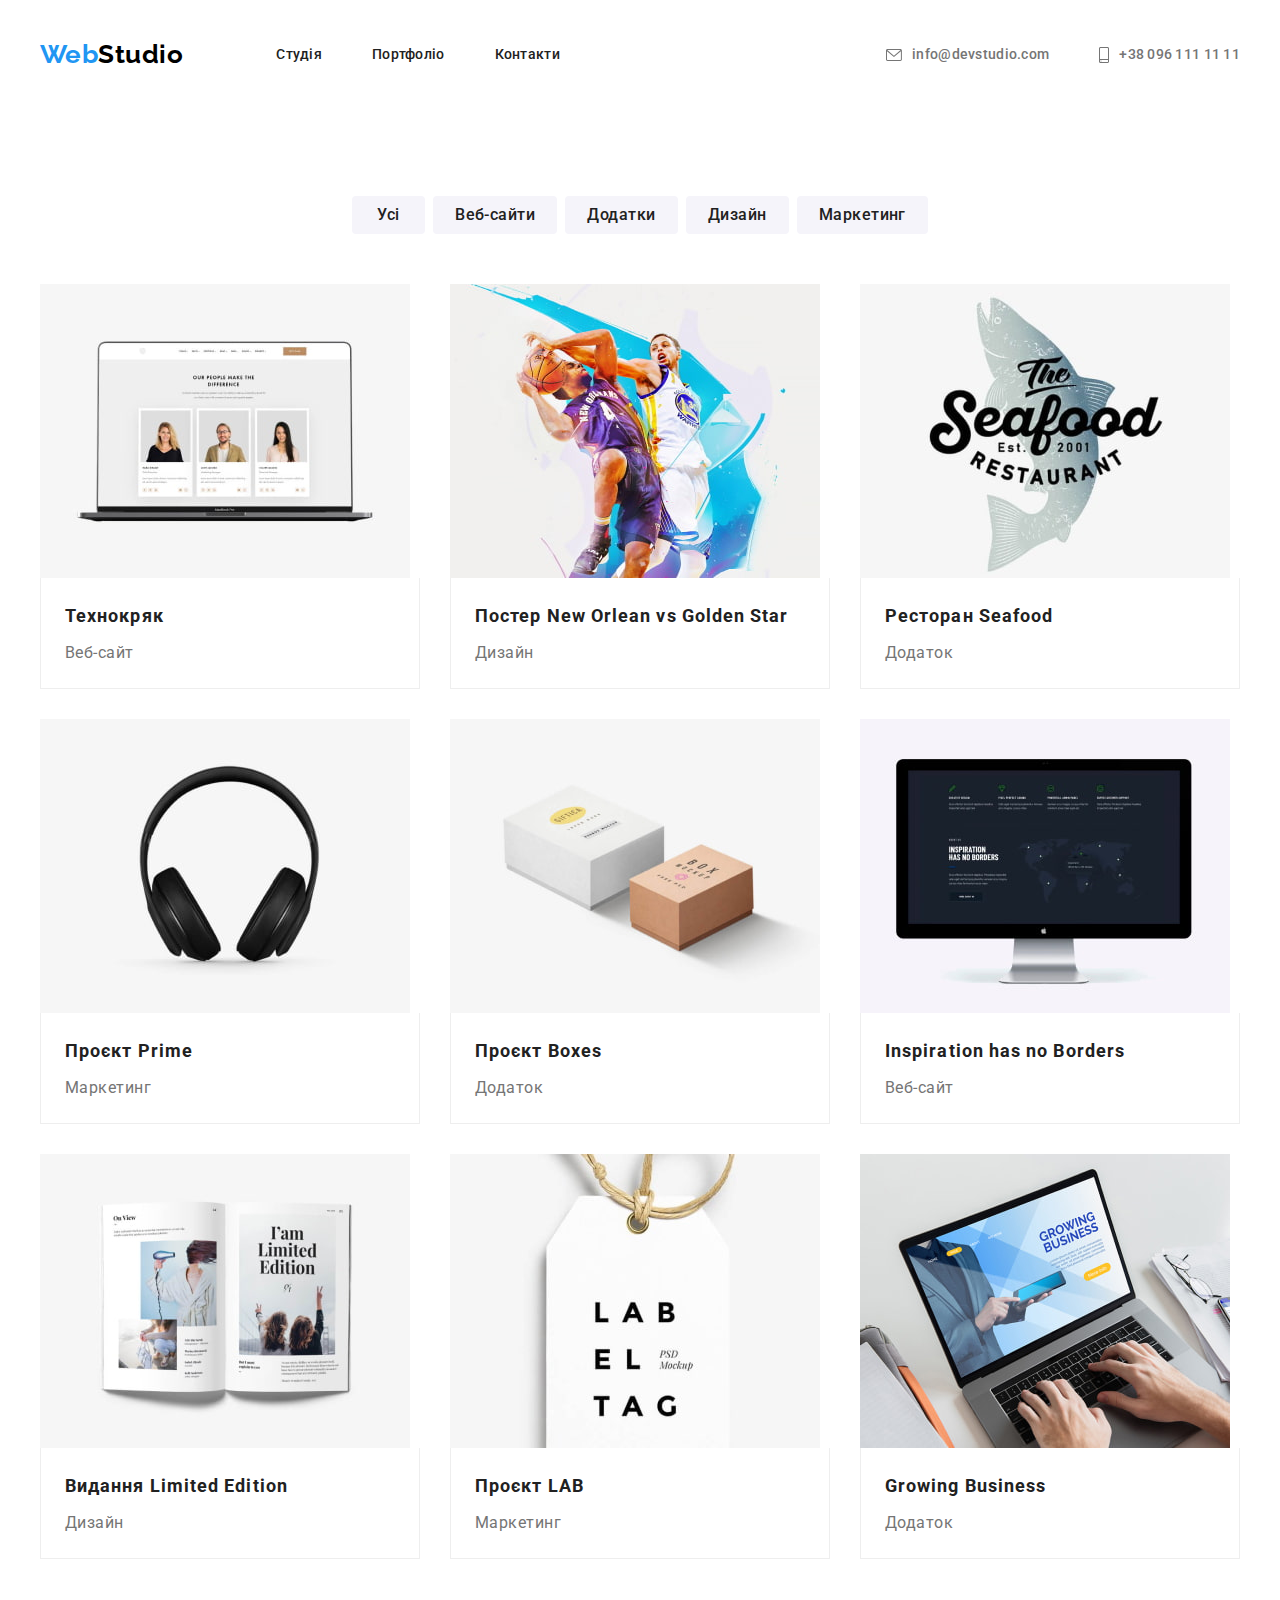
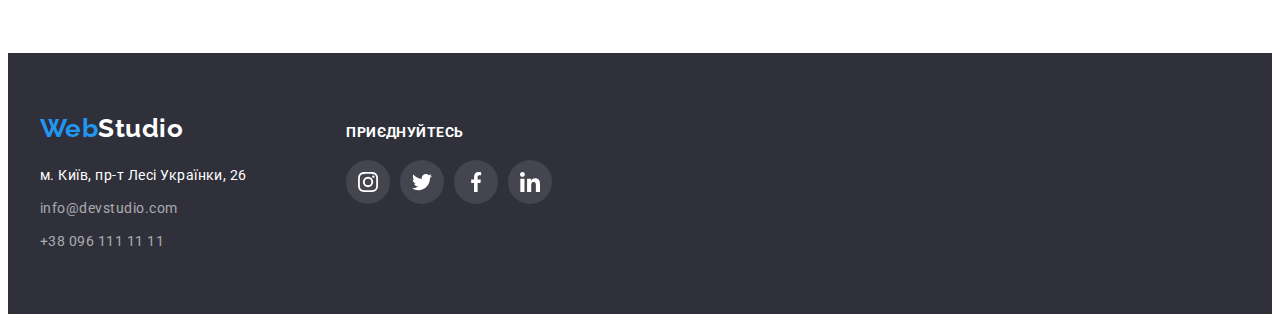
==== portfolio.html @ d921934e "Merge pull request #10 from Anteycu/decorations" ====
<!DOCTYPE html>
<html lang="en">
  <head>
    <meta charset="UTF-8" />
    <meta http-equiv="X-UA-Compatible" content="IE=edge" />
    <meta name="viewport" content="width=device-width, initial-scale=1.0" />
    <title>Portfolio</title>
    <link
      href="https://fonts.googleapis.com/css2?family=Raleway:wght@700&family=Roboto:wght@400;500;700;900&display=swap"
      rel="stylesheet"
    />
    <link
      rel="stylesheet"
      href="https://cdnjs.cloudflare.com/ajax/libs/modern-normalize/2.0.0/modern-normalize.min.css"
      integrity="sha512-4xo8blKMVCiXpTaLzQSLSw3KFOVPWhm/TRtuPVc4WG6kUgjH6J03IBuG7JZPkcWMxJ5huwaBpOpnwYElP/m6wg=="
      crossorigin="anonymous"
      referrerpolicy="no-referrer"
    />
    <link href="./css/styles.css" rel="stylesheet" />
  </head>
  <body>
    <header class="page-header">
      <div class="container header-wrapper">
        <nav class="nav">
          <a href="/" class="logo link"><span>Web</span>Studio</a>
          <ul class="nav-list list">
            <li class="item">
              <a href="index.html" class="header-link nav-link link">Студія</a>
            </li>
            <li class="item">
              <a href="portfolio.html" class="header-link nav-link link"
                >Портфоліо</a
              >
            </li>
            <li class="item">
              <a href="#" class="header-link nav-link link">Контакти</a>
            </li>
          </ul>
        </nav>
        <ul class="contacts list">
          <li class="item">
            <a
              href="mailto:info@devstudio.com"
              class="header-link contact-link link"
              ><svg width="16" height="12" class="icon-contacts">
                <use href="./images/symbol-defs.svg#icon-envelope"></use>
              </svg>
              info@devstudio.com</a
            >
          </li>
          <li class="item">
            <a href="tel:+38096111111" class="header-link contact-link link"
              ><svg width="10" height="16" class="icon-contacts">
                <use href="./images/symbol-defs.svg#icon-smartphone"></use>
              </svg>
              +38 096 111 11 11</a
            >
          </li>
        </ul>
      </div>
    </header>
    <main>
      <section class="section projects-background">
        <div class="container">
          <h1 class="section-title hidden">Наші проєкти</h1>
          <ul class="filters list">
            <li class="filter">
              <button type="button" class="filter-button btn">Усі</button>
            </li>
            <li class="filter">
              <button type="button" class="filter-button btn">Веб-сайти</button>
            </li>
            <li class="filter">
              <button type="button" class="filter-button btn">Додатки</button>
            </li>
            <li class="filter">
              <button type="button" class="filter-button btn">Дизайн</button>
            </li>
            <li class="filter">
              <button type="button" class="filter-button btn">Маркетинг</button>
            </li>
          </ul>
          <ul class="projects list">
            <li class="project">
              <img
                width="370"
                height="294"
                src="./images/technocrack.jpg"
                alt="Веб-сайт з картками спеціалістів."
                class="project-img"
              />
              <div class="text-wrapper">
                <h2 class="project-title">Технокряк</h2>
                <p class="project-description">Веб-сайт</p>
              </div>
            </li>
            <li class="project">
              <img
                width="370"
                height="294"
                src="./images/new_orlean.jpg"
                alt="Два баскетболісти"
                class="project-img"
              />
              <div class="text-wrapper">
                <h2 class="project-title">Постер New Orlean vs Golden Star</h2>
                <p class="project-description">Дизайн</p>
              </div>
            </li>
            <li class="project">
              <img
                width="370"
                height="294"
                src="./images/seafood.jpg"
                alt="Лого з зображенням риби."
                class="project-img"
              />
              <div class="text-wrapper">
                <h2 class="project-title">Ресторан Seafood</h2>
                <p class="project-description">Додаток</p>
              </div>
            </li>
            <li class="project">
              <img
                width="370"
                height="294"
                src="./images/prime.jpg"
                alt="Навушники чорні"
                class="project-img"
              />
              <div class="text-wrapper">
                <h2 class="project-title">Проєкт Prime</h2>
                <p class="project-description">Маркетинг</p>
              </div>
            </li>
            <li class="project">
              <img
                width="370"
                height="294"
                src="./images/boxes.jpg"
                alt="Два бокси"
                class="project-img"
              />
              <div class="text-wrapper">
                <h2 class="project-title">Проєкт Boxes</h2>
                <p class="project-description">Додаток</p>
              </div>
            </li>
            <li class="project">
              <img
                width="370"
                height="294"
                src="./images/inspiration.jpg"
                alt="Монітор з веб-сайтом."
                class="project-img"
              />
              <div class="text-wrapper">
                <h2 class="project-title">Inspiration has no Borders</h2>
                <p class="project-description">Веб-сайт</p>
              </div>
            </li>
            <li class="project">
              <img
                width="370"
                height="294"
                src="./images/limited-edition.jpg"
                alt="Відкритий журнал"
                class="project-img"
              />
              <div class="text-wrapper">
                <h2 class="project-title">Видання Limited Edition</h2>
                <p class="project-description">Дизайн</p>
              </div>
            </li>
            <li class="project">
              <img
                width="370"
                height="294"
                src="./images/lab.jpg"
                alt="Етикетка"
                class="project-img"
              />
              <div class="text-wrapper">
                <h2 class="project-title">Проєкт LAB</h2>
                <p class="project-description">Маркетинг</p>
              </div>
            </li>
            <li class="project">
              <img
                width="370"
                height="294"
                src="./images/growing_business.jpg"
                alt="Відкритий ноутбук та руки на клавіатурі."
                class="project-img"
              />
              <div class="text-wrapper">
                <h2 class="project-title">Growing Business</h2>
                <p class="project-description">Додаток</p>
              </div>
            </li>
          </ul>
        </div>
      </section>
    </main>
    <footer class="page-footer">
      <div class="container footer-container">
        <div class="address-wrapper">
          <a href="/" class="logo footer-logo link"><span>Web</span>Studio</a>
          <address>
            <ul class="list">
              <li class="address-item">
                <a
                  href="https://goo.gl/maps/CPtrU1FHBa2aNyZL9"
                  target="_blank"
                  rel="noopener noreferrer nofollow"
                  class="address-link link"
                  >м. Київ, пр-т Лесі Українки, 26</a
                >
              </li>
              <li class="address-item">
                <a href="mailto:info@devstudio.com" class="address-link link"
                  >info@devstudio.com</a
                >
              </li>
              <li class="address-item">
                <a href="tel:+38096111111" class="address-link link"
                  >+38 096 111 11 11</a
                >
              </li>
            </ul>
          </address>
        </div>
        <section class="social-section">
          <h2 class="social-title">Приєднуйтесь</h2>
          <ul class="socials list">
            <li class="social">
              <a href="" class="social-link link" aria-label="instagram"
                ><span class="visually-hidden">Instagram</span
                ><svg class="icon-social">
                  <use href="./images/symbol-defs.svg#icon-instagram"></use>
                </svg>
              </a>
            </li>
            <li class="social">
              <a href="" class="social-link link" aria-label="twitter"
                ><span class="visually-hidden">Twitter</span
                ><svg class="icon-social">
                  <use href="./images/symbol-defs.svg#icon-twitter"></use>
                </svg>
              </a>
            </li>
            <li class="social">
              <a href="" class="social-link link" aria-label="facebook"
                ><span class="visually-hidden">Instagram</span
                ><svg class="icon-social">
                  <use href="./images/symbol-defs.svg#icon-facebook"></use>
                </svg>
              </a>
            </li>
            <li class="social">
              <a href="" class="social-link link" aria-label="linkedin"
                ><span class="visually-hidden">Instagram</span
                ><svg class="icon-social">
                  <use href="./images/symbol-defs.svg#icon-linkedin"></use>
                </svg>
              </a>
            </li>
          </ul>
        </section>
      </div>
    </footer>
  </body>
</html>
---- css/styles.css ----
/* main-text-color #757575 */
/* secondary-text-color #212121 */
/* accent-color #2196F3 */
/* secondary-black-color #000000 */
/* primary-white-color #FFFFFF */
/* primary-bg-color #F5F4FA */
/* accent-bg-color #2F303A */

/* Custom css values */
:root {
  --main-text-color: #757575;
  --secondary-text-color: #212121;
  --accent-color: #2196f3;
  --secondary-accent-color: #000000;
  --primary-white-color: #ffffff;
  --primary-bg-color: #f5f4fa;
  --accent-bg-color: #2f303a;
  --header-border-color: #ececec;
  --project-border-color: #eee;
  --main-icon-color: #afb1b8;
}

/* Ultimate styles*/

body {
  color: var(--main-text-color);

  font-family: 'Roboto', sans-serif;
  font-size: 16px;
  letter-spacing: 0.03em;
}

img {
  display: block;
  /* width: 100%;
  height: auto; */
}

.list {
  margin: 0;
  padding: 0;
  list-style: none;
}

.link {
  text-decoration: none;
}

.container {
  width: 1200px;
  margin: 0 auto;
  padding: 0 15px;
}

.visually-hidden {
  position: absolute;
  width: 1px;
  height: 1px;
  margin: -1px;
  border: 0;
  padding: 0;
  clip: rect(0 0 0 0);
  overflow: hidden;
}

/* Sections */

.section {
  padding: 94px 0;
}

.section-title {
  margin-top: 0;
  margin-bottom: 50px;

  color: var(--secondary-text-color);

  font-weight: 700;
  font-size: 36px;
  line-height: 1.16;
  text-align: center;
}

/* Buttons */

.btn {
  display: inline-block;
  padding: 6px 22px;
  border: none;
  border-radius: 4px;

  font-family: inherit;
  color: var(--secondary-text-color);
  background: var(--primary-bg-color);
}

.btn:hover,
.btn:focus {
  color: var(--primary-white-color);
  background: var(--accent-color);

  cursor: pointer;
}

/* Page header */

.page-header {
  padding: 24px 0;

  background-color: var(--primary-white-color);
}

.header-wrapper {
  display: flex;
  align-items: center;
}

.header-link {
  display: inline-flex;
  align-items: center;
  padding-top: 15px;
  padding-bottom: 15px;

  font-weight: 500;
  font-size: 14px;
  line-height: 1.14;
  letter-spacing: 0.02em;
}

.header-link:hover,
.header-link:focus {
  color: var(--accent-color);
}

.icon-contacts {
  margin-right: 10px;
  fill: currentColor;
}

/* Navigation */

.nav {
  display: flex;
  align-items: center;
}

.nav-list {
  display: flex;
}

.nav-list > .item:not(:last-child),
.contacts > .item:not(:last-child) {
  margin-right: 50px;
}

.nav-link {
  color: var(--secondary-text-color);
}

/* Logo */

.logo {
  margin-right: 93px;

  color: var(--secondary-accent-color);

  font-family: 'Raleway', sans-serif;
  font-weight: 700;
  font-size: 26px;
  line-height: 1.2;
}

.logo > span {
  color: var(--accent-color);
}

/* Contacts */

.contacts {
  display: flex;
  margin-left: auto;
}

.contact-link {
  color: var(--main-text-color);
}

/* Hero */

.hero {
  max-width: 1600px;
  min-height: 600px;
  padding: 200px 0;
  margin-left: auto;
  margin-right: auto;
  text-align: center;
  border-top: 1px solid var(--header-border-color);

  background-color: var(--accent-bg-color);
  background-image: linear-gradient(
      to right,
      rgba(47, 48, 58, 0.4),
      rgba(47, 48, 58, 0.4)
    ),
    url(../images/background-hero.jpg);
  background-size: cover;
  background-position: center;
  background-repeat: no-repeat;
}

.hero-title {
  margin-top: 0;
  margin-bottom: 30px;

  color: var(--primary-white-color);

  font-weight: 900;
  font-size: 44px;
  line-height: 1.36;
  text-align: center;
  letter-spacing: 0.06em;
  text-transform: uppercase;
}

.hero-btn {
  min-width: 216px;
  padding: 10px 0;
  box-shadow: 0px 4px 4px rgba(0, 0, 0, 0.15);

  color: var(--primary-white-color);
  background-color: var(--accent-color);

  font-weight: 700;
  font-size: 16px;
  line-height: 1.88;
  letter-spacing: 0.06em;
}

/* Features */

.section.no-bottom-padding {
  padding-bottom: 0;
}

.hidden {
  /* visibility: hidden; */
  display: none;
}

.features {
  display: flex;
  flex-wrap: wrap;
  gap: 30px;
}

.features-item {
  width: calc((100% - 3 * 30px) / 4);
}

.icon-wrapper {
  display: flex;
  align-items: center;
  justify-content: center;
  height: 120px;
  margin-bottom: 30px;
  border-radius: 4px;

  background: var(--primary-bg-color);
}

.icon-feature {
  width: 70px;
  height: 70px;
}

.feature-title {
  margin-top: 0;
  margin-bottom: 10px;

  color: var(--secondary-text-color);

  font-weight: 700;
  font-size: 14px;
  line-height: 1.14;
  text-transform: uppercase;
}

.feature-description {
  margin: 0;

  font-size: 14px;
  line-height: 1.71;
}

/* Activity */

.activities-bg {
  background-color: var(--primary-white-color);
}

.activities {
  display: flex;
  flex-wrap: wrap;
  row-gap: 30px;
}

.activity:not(:nth-child(3n)) {
  margin-right: 30px;
}

/* Team */

.team-bg {
  background: var(--primary-bg-color);
}

.workers {
  display: flex;
  flex-wrap: wrap;
  row-gap: 30px;
}

.worker {
  padding-bottom: 30px;

  background-color: var(--primary-white-color);

  text-align: center;

  box-shadow: 0px 1px 3px rgba(0, 0, 0, 0.12), 0px 1px 1px rgba(0, 0, 0, 0.14),
    0px 2px 1px rgba(0, 0, 0, 0.2);
  border-radius: 0px 0px 4px 4px;
}

.worker:not(:nth-child(4n)) {
  margin-right: 30px;
}

.worker-picture {
  margin-bottom: 30px;
}

.worker-title {
  margin-top: 0;
  margin-bottom: 10px;

  color: var(--secondary-text-color);

  font-weight: 500;
  font-size: 16px;
  line-height: 1.19;
}

.worker-description {
  margin-top: 0;
  margin-bottom: 16px;

  font-weight: 400;
  line-height: 1.19;
}

/* Socials */

.socials {
  display: flex;
  flex-wrap: wrap;
  justify-content: center;
  gap: 10px;
}

.social {
  display: flex;
}

.social-link {
  display: inline-flex;
  justify-content: center;
  align-items: center;
  width: 44px;
  height: 44px;
  border-radius: 50%;

  color: var(--main-icon-color);
  background-color: var(--primary-white-color);
}

.icon-social {
  width: 20px;
  height: 20px;
  fill: currentColor;
}

.social-title {
  margin-top: 0;
  margin-bottom: 20px;

  color: var(--primary-white-color);
  font-size: 14px;
  font-weight: 700;
  letter-spacing: 0.42px;
  text-transform: uppercase;
}

.social-section .social-link {
  color: var(--primary-white-color);
  background-color: rgba(255, 255, 255, 0.1);
}

.social-link:hover {
  color: var(--primary-white-color);
  background-color: var(--accent-color);
}

/* Clients */

.clients {
  display: flex;
  flex-wrap: wrap;
  justify-content: center;
  gap: 30px;
}

.client-link {
  display: inline-flex;
  justify-content: center;
  align-items: center;
  width: 170px;
  height: 92px;
  border-radius: 4px;
  border: 1px solid var(--main-icon-color);

  color: var(--main-icon-color);
}

.client-link:hover {
  border: 1px solid var(--accent-color);

  color: var(--accent-color);
}

.icon-client {
  width: 106px;
  height: 60px;
  fill: currentColor;
}

/* Footer */

.page-footer {
  padding: 60px 0;

  background-color: var(--accent-bg-color);
}

.footer-container {
  display: flex;
  align-items: baseline;
}

.footer-logo {
  display: inline-block;
  margin-bottom: 20px;

  color: var(--primary-white-color);
}

.address-wrapper {
  margin-right: 70px;
}

.address-item:not(:last-child) {
  margin-bottom: 9px;
}

.address-link {
  color: var(--primary-white-color);

  font-style: normal;
  font-size: 14px;
  line-height: 1.71;
}

.address-link[href='mailto:info@devstudio.com'],
.address-link[href='tel:+38096111111'] {
  color: rgba(255, 255, 255, 0.6);
}

/* Portfolio */

/* Filters */

.filters {
  display: flex;
  margin-bottom: 50px;
  flex-wrap: wrap;
  justify-content: center;
  gap: 8px;
}

.filter-button {
  min-width: 73px;
  padding: 6px 22px;
  border: none;

  font-weight: 500;
  font-size: 16px;
  line-height: 1.62;
  letter-spacing: 0.03em;
}

.filter-button:focus,
.filter-button:hover {
  box-shadow: 0px 3px 1px rgba(0, 0, 0, 0.1), 0px 1px 2px rgba(0, 0, 0, 0.08),
    0px 2px 2px rgba(0, 0, 0, 0.12);
}

/* Projects */

.projects-background {
  background: var(--primary-white-color);
}

.projects {
  display: flex;
  flex-wrap: wrap;
  gap: 30px;
}

.project {
  flex-basis: calc((100% - 30px * 2) / 3);
}

.project .text-wrapper {
  padding-top: 20px;
  padding-bottom: 20px;
  border: 1px solid var(--project-border-color);
  border-top: none;
}

.project-title {
  margin-bottom: 4px;

  color: var(--secondary-text-color);

  font-weight: 700;
  font-size: 18px;
  line-height: 2;
  letter-spacing: 0.06em;
}

.project-description {
  margin-bottom: 0;

  line-height: 1.88;
}

.project-title,
.project-description {
  margin-top: 0;
  margin-right: 24px;
  margin-left: 24px;
}
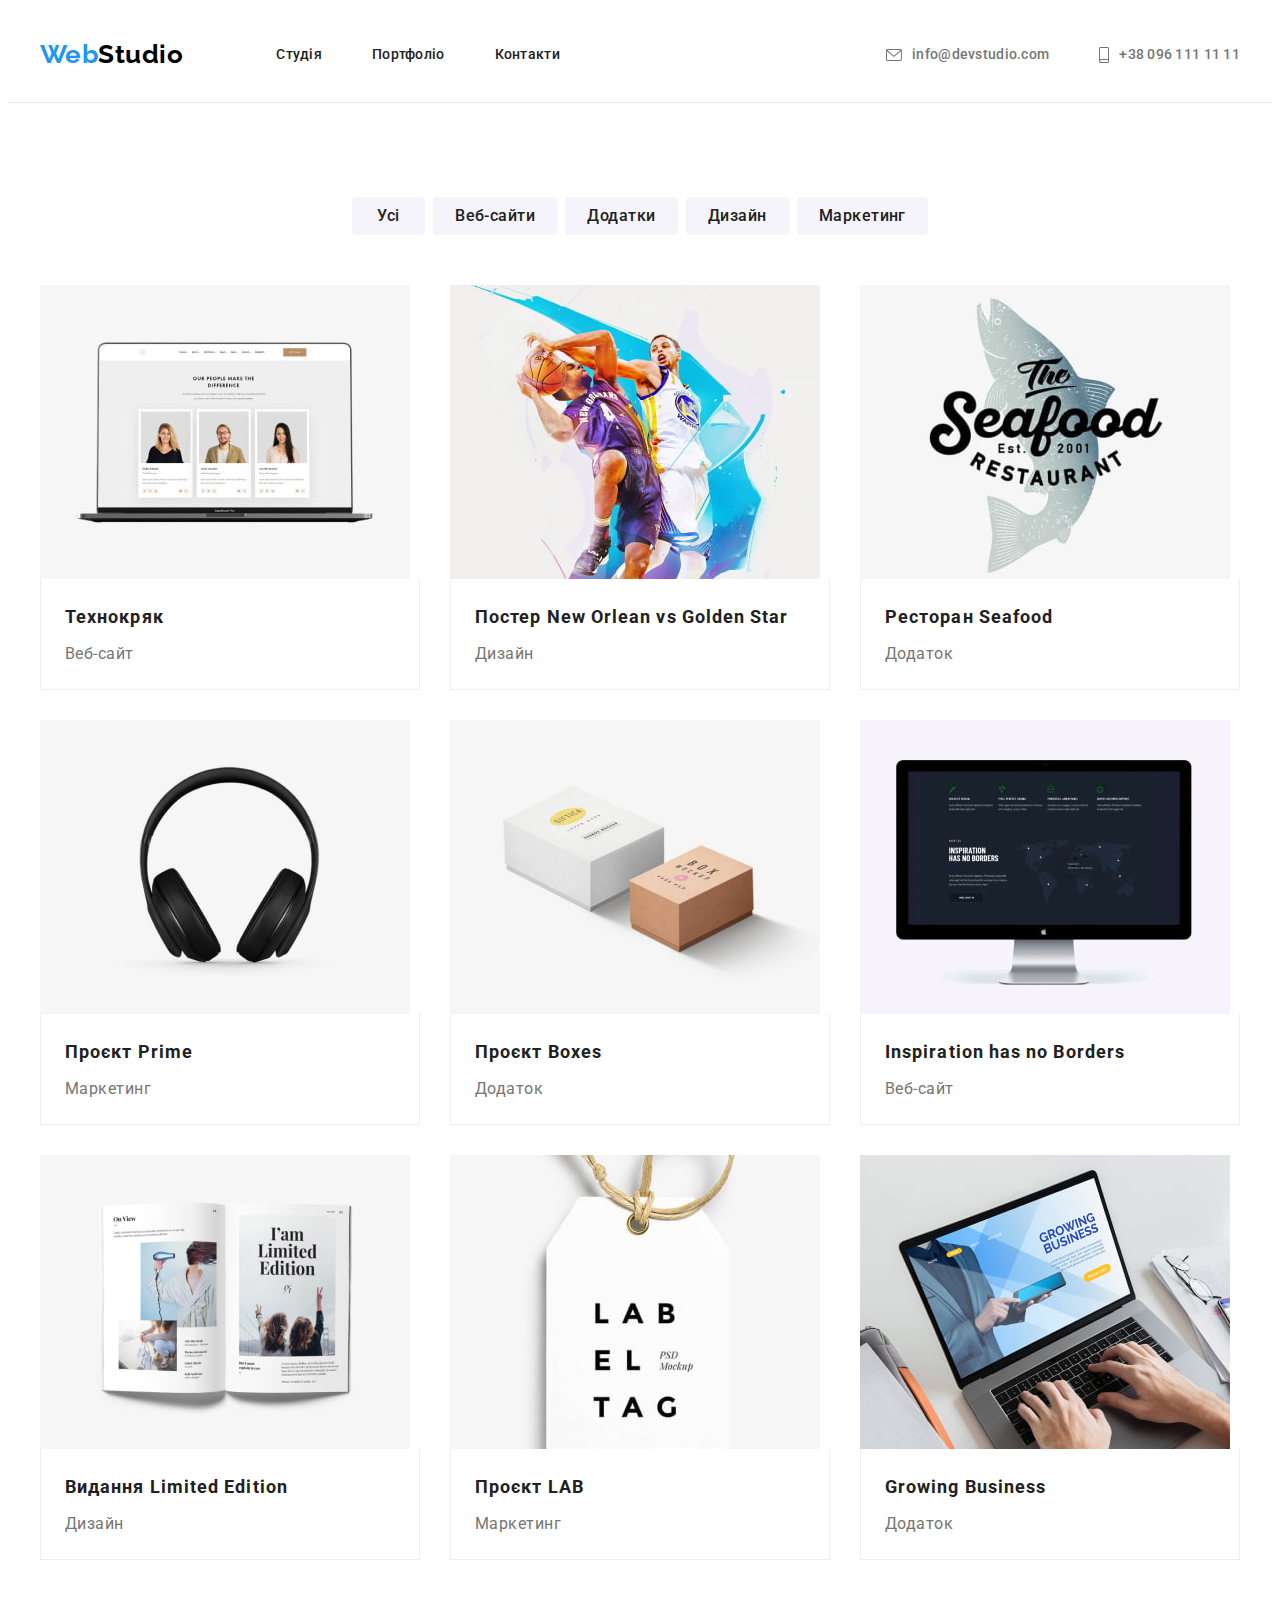
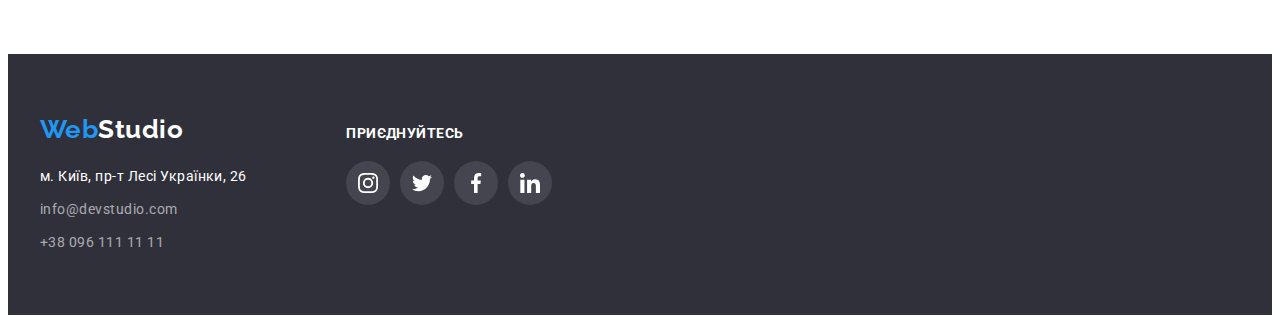
==== commit 9ce103d4: "Merge pull request #11 from Anteycu/positioning-of-elements" ====
--- a/portfolio.html
+++ b/portfolio.html
@@ -82,117 +82,188 @@
           </ul>
           <ul class="projects list">
             <li class="project">
-              <img
-                width="370"
-                height="294"
-                src="./images/technocrack.jpg"
-                alt="Веб-сайт з картками спеціалістів."
-                class="project-img"
-              />
+              <div class="project-thumb">
+                <img
+                  width="370"
+                  height="294"
+                  src="./images/technocrack.jpg"
+                  alt="Веб-сайт з картками спеціалістів."
+                  class="project-img"
+                />
+                <p class="project-details">
+                  Ресурс пропонує комплексні пропозиції з різним рівнем
+                  функціоналу та сервісів. Все це дозволить відвідувачу отримати
+                  вичерпні відомості про компанію чи приватну особу.
+                </p>
+              </div>
               <div class="text-wrapper">
                 <h2 class="project-title">Технокряк</h2>
                 <p class="project-description">Веб-сайт</p>
               </div>
             </li>
             <li class="project">
-              <img
-                width="370"
-                height="294"
-                src="./images/new_orlean.jpg"
-                alt="Два баскетболісти"
-                class="project-img"
-              />
+              <div class="project-thumb">
+                <img
+                  width="370"
+                  height="294"
+                  src="./images/new_orlean.jpg"
+                  alt="Два баскетболісти"
+                  class="project-img"
+                />
+                <p class="project-details">
+                  Ресурс пропонує комплексні пропозиції з різним рівнем
+                  функціоналу та сервісів. Все це дозволить відвідувачу отримати
+                  вичерпні відомості про компанію чи приватну особу.
+                </p>
+              </div>
+
               <div class="text-wrapper">
                 <h2 class="project-title">Постер New Orlean vs Golden Star</h2>
                 <p class="project-description">Дизайн</p>
               </div>
             </li>
             <li class="project">
-              <img
-                width="370"
-                height="294"
-                src="./images/seafood.jpg"
-                alt="Лого з зображенням риби."
-                class="project-img"
-              />
+              <div class="project-thumb">
+                <img
+                  width="370"
+                  height="294"
+                  src="./images/seafood.jpg"
+                  alt="Лого з зображенням риби."
+                  class="project-img"
+                />
+                <p class="project-details">
+                  Ресурс пропонує комплексні пропозиції з різним рівнем
+                  функціоналу та сервісів. Все це дозволить відвідувачу отримати
+                  вичерпні відомості про компанію чи приватну особу.
+                </p>
+              </div>
+
               <div class="text-wrapper">
                 <h2 class="project-title">Ресторан Seafood</h2>
                 <p class="project-description">Додаток</p>
               </div>
             </li>
             <li class="project">
-              <img
-                width="370"
-                height="294"
-                src="./images/prime.jpg"
-                alt="Навушники чорні"
-                class="project-img"
-              />
+              <div class="project-thumb">
+                <img
+                  width="370"
+                  height="294"
+                  src="./images/prime.jpg"
+                  alt="Навушники чорні"
+                  class="project-img"
+                />
+                <p class="project-details">
+                  Ресурс пропонує комплексні пропозиції з різним рівнем
+                  функціоналу та сервісів. Все це дозволить відвідувачу отримати
+                  вичерпні відомості про компанію чи приватну особу.
+                </p>
+              </div>
+
               <div class="text-wrapper">
                 <h2 class="project-title">Проєкт Prime</h2>
                 <p class="project-description">Маркетинг</p>
               </div>
             </li>
             <li class="project">
-              <img
-                width="370"
-                height="294"
-                src="./images/boxes.jpg"
-                alt="Два бокси"
-                class="project-img"
-              />
+              <div class="project-thumb">
+                <img
+                  width="370"
+                  height="294"
+                  src="./images/boxes.jpg"
+                  alt="Два бокси"
+                  class="project-img"
+                />
+                <p class="project-details">
+                  Ресурс пропонує комплексні пропозиції з різним рівнем
+                  функціоналу та сервісів. Все це дозволить відвідувачу отримати
+                  вичерпні відомості про компанію чи приватну особу.
+                </p>
+              </div>
+
               <div class="text-wrapper">
                 <h2 class="project-title">Проєкт Boxes</h2>
                 <p class="project-description">Додаток</p>
               </div>
             </li>
             <li class="project">
-              <img
-                width="370"
-                height="294"
-                src="./images/inspiration.jpg"
-                alt="Монітор з веб-сайтом."
-                class="project-img"
-              />
+              <div class="project-thumb">
+                <img
+                  width="370"
+                  height="294"
+                  src="./images/inspiration.jpg"
+                  alt="Монітор з веб-сайтом."
+                  class="project-img"
+                />
+                <p class="project-details">
+                  Ресурс пропонує комплексні пропозиції з різним рівнем
+                  функціоналу та сервісів. Все це дозволить відвідувачу отримати
+                  вичерпні відомості про компанію чи приватну особу.
+                </p>
+              </div>
+
               <div class="text-wrapper">
                 <h2 class="project-title">Inspiration has no Borders</h2>
                 <p class="project-description">Веб-сайт</p>
               </div>
             </li>
             <li class="project">
-              <img
-                width="370"
-                height="294"
-                src="./images/limited-edition.jpg"
-                alt="Відкритий журнал"
-                class="project-img"
-              />
+              <div class="project-thumb">
+                <img
+                  width="370"
+                  height="294"
+                  src="./images/limited-edition.jpg"
+                  alt="Відкритий журнал"
+                  class="project-img"
+                />
+                <p class="project-details">
+                  Ресурс пропонує комплексні пропозиції з різним рівнем
+                  функціоналу та сервісів. Все це дозволить відвідувачу отримати
+                  вичерпні відомості про компанію чи приватну особу.
+                </p>
+              </div>
+
               <div class="text-wrapper">
                 <h2 class="project-title">Видання Limited Edition</h2>
                 <p class="project-description">Дизайн</p>
               </div>
             </li>
             <li class="project">
-              <img
-                width="370"
-                height="294"
-                src="./images/lab.jpg"
-                alt="Етикетка"
-                class="project-img"
-              />
+              <div class="project-thumb">
+                <img
+                  width="370"
+                  height="294"
+                  src="./images/lab.jpg"
+                  alt="Етикетка"
+                  class="project-img"
+                />
+                <p class="project-details">
+                  Ресурс пропонує комплексні пропозиції з різним рівнем
+                  функціоналу та сервісів. Все це дозволить відвідувачу отримати
+                  вичерпні відомості про компанію чи приватну особу.
+                </p>
+              </div>
+
               <div class="text-wrapper">
                 <h2 class="project-title">Проєкт LAB</h2>
                 <p class="project-description">Маркетинг</p>
               </div>
             </li>
             <li class="project">
-              <img
-                width="370"
-                height="294"
-                src="./images/growing_business.jpg"
-                alt="Відкритий ноутбук та руки на клавіатурі."
-                class="project-img"
-              />
+              <div class="project-thumb">
+                <img
+                  width="370"
+                  height="294"
+                  src="./images/growing_business.jpg"
+                  alt="Відкритий ноутбук та руки на клавіатурі."
+                  class="project-img"
+                />
+                <p class="project-details">
+                  Ресурс пропонує комплексні пропозиції з різним рівнем
+                  функціоналу та сервісів. Все це дозволить відвідувачу отримати
+                  вичерпні відомості про компанію чи приватну особу.
+                </p>
+              </div>
+
               <div class="text-wrapper">
                 <h2 class="project-title">Growing Business</h2>
                 <p class="project-description">Додаток</p>
--- a/css/styles.css
+++ b/css/styles.css
@@ -63,6 +63,12 @@
   overflow: hidden;
 }
 
+.is-hidden {
+  visibility: hidden;
+  opacity: 0;
+  pointer-events: none;
+}
+
 /* Sections */
 
 .section {
@@ -153,8 +159,27 @@
   margin-right: 50px;
 }
 
+.nav-list .item {
+  position: relative;
+}
+
 .nav-link {
+  display: flex;
+  flex-wrap: wrap;
+
   color: var(--secondary-text-color);
+}
+
+.nav-link:active::after {
+  content: '';
+  position: absolute;
+  top: calc(100% + 21px);
+  left: 0;
+  border-radius: 2px;
+  width: 100%;
+  height: 4px;
+
+  background: var(--accent-color);
 }
 
 /* Logo */
@@ -236,6 +261,52 @@
   letter-spacing: 0.06em;
 }
 
+/* Modal */
+
+.modal-backdrop {
+  position: fixed;
+  top: 0;
+  left: 0;
+  z-index: 2;
+
+  width: 100%;
+  height: 100%;
+
+  background: rgba(0, 0, 0, 0.2);
+}
+
+.modal {
+  position: absolute;
+  top: 50%;
+  left: 50%;
+  transform: translate(-50%, -50%);
+
+  min-width: 528px;
+  min-height: 521px;
+
+  background: #fff;
+  box-shadow: 0px 2px 1px 0px rgba(0, 0, 0, 0.2),
+    0px 1px 1px 0px rgba(0, 0, 0, 0.14), 0px 1px 3px 0px rgba(0, 0, 0, 0.12);
+}
+
+.modal-button {
+  position: absolute;
+  top: 8px;
+  right: 8px;
+
+  width: 30px;
+  height: 30px;
+  padding: 0;
+  border-radius: 30px;
+  border: 1px solid rgba(0, 0, 0, 0.1);
+
+  background-color: var(--primary-white-color);
+  background-image: url(../images/close-black-18dp.svg);
+  background-repeat: no-repeat;
+  background-position: center;
+  cursor: pointer;
+}
+
 /* Features */
 
 .section.no-bottom-padding {
@@ -303,9 +374,33 @@
   flex-wrap: wrap;
   row-gap: 30px;
 }
+.activity {
+  position: relative;
+}
 
 .activity:not(:nth-child(3n)) {
   margin-right: 30px;
+}
+
+.activity-description {
+  position: absolute;
+  bottom: 0;
+  left: 0;
+  z-index: 1;
+
+  width: 100%;
+  margin: 0;
+  padding: 27px 0;
+
+  text-align: center;
+  font-size: 14px;
+  font-weight: 700;
+  line-height: normal;
+  letter-spacing: 0.42px;
+  text-transform: uppercase;
+  color: var(--primary-white-color);
+
+  background: rgba(47, 48, 58, 0.8);
 }
 
 /* Team */
@@ -517,6 +612,8 @@
 /* Projects */
 
 .projects-background {
+  border-top: 1px solid var(--header-border-color);
+
   background: var(--primary-white-color);
 }
 
@@ -528,6 +625,34 @@
 
 .project {
   flex-basis: calc((100% - 30px * 2) / 3);
+}
+
+.project:hover .project-details {
+  opacity: 1;
+}
+
+.project-thumb {
+  position: relative;
+}
+
+.project-details {
+  position: absolute;
+  top: 0;
+  left: 0;
+
+  width: 100%;
+  height: 100%;
+  margin: 0;
+  padding: 63px 24px;
+
+  font-size: 18px;
+  font-style: normal;
+  line-height: 28px;
+  letter-spacing: 0.54px;
+  color: #fff;
+
+  background: rgba(33, 150, 243, 0.9);
+  opacity: 0;
 }
 
 .project .text-wrapper {
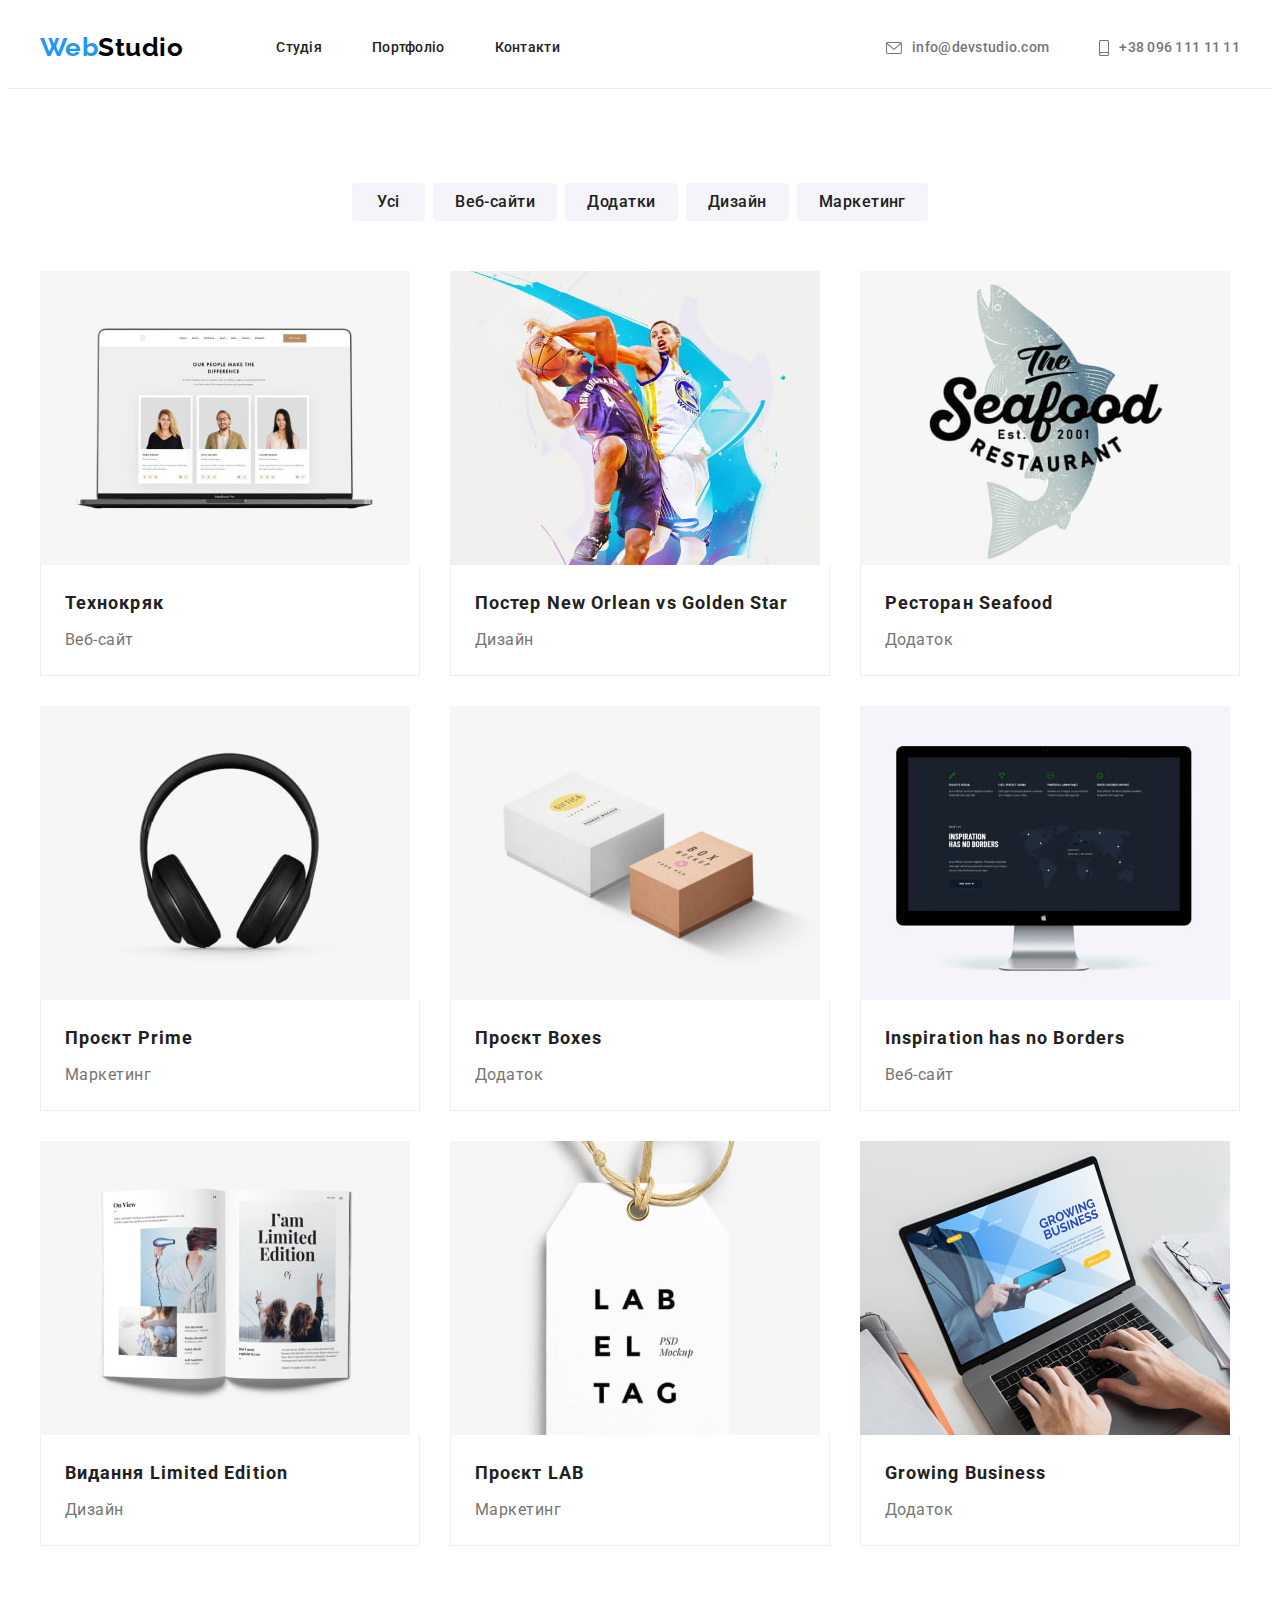
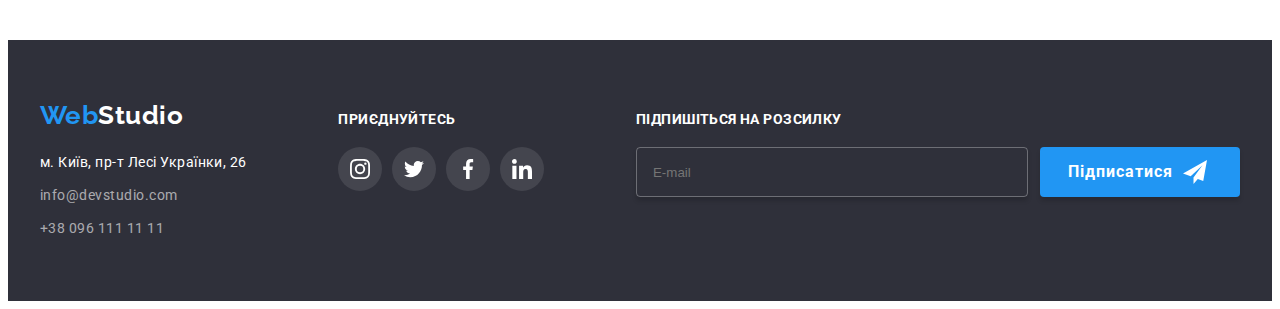
==== commit 8c6d72c1: "Merge pull request #12 from Anteycu/animations" ====
--- a/portfolio.html
+++ b/portfolio.html
@@ -65,19 +65,25 @@
           <h1 class="section-title hidden">Наші проєкти</h1>
           <ul class="filters list">
             <li class="filter">
-              <button type="button" class="filter-button btn">Усі</button>
-            </li>
-            <li class="filter">
-              <button type="button" class="filter-button btn">Веб-сайти</button>
-            </li>
-            <li class="filter">
-              <button type="button" class="filter-button btn">Додатки</button>
-            </li>
-            <li class="filter">
-              <button type="button" class="filter-button btn">Дизайн</button>
-            </li>
-            <li class="filter">
-              <button type="button" class="filter-button btn">Маркетинг</button>
+              <button type="button" class="btn secondary-button">Усі</button>
+            </li>
+            <li class="filter">
+              <button type="button" class="btn secondary-button">
+                Веб-сайти
+              </button>
+            </li>
+            <li class="filter">
+              <button type="button" class="btn secondary-button">
+                Додатки
+              </button>
+            </li>
+            <li class="filter">
+              <button type="button" class="btn secondary-button">Дизайн</button>
+            </li>
+            <li class="filter">
+              <button type="button" class="btn secondary-button">
+                Маркетинг
+              </button>
             </li>
           </ul>
           <ul class="projects list">
@@ -90,7 +96,7 @@
                   alt="Веб-сайт з картками спеціалістів."
                   class="project-img"
                 />
-                <p class="project-details">
+                <p class="project-overlay">
                   Ресурс пропонує комплексні пропозиції з різним рівнем
                   функціоналу та сервісів. Все це дозволить відвідувачу отримати
                   вичерпні відомості про компанію чи приватну особу.
@@ -110,7 +116,7 @@
                   alt="Два баскетболісти"
                   class="project-img"
                 />
-                <p class="project-details">
+                <p class="project-overlay">
                   Ресурс пропонує комплексні пропозиції з різним рівнем
                   функціоналу та сервісів. Все це дозволить відвідувачу отримати
                   вичерпні відомості про компанію чи приватну особу.
@@ -131,7 +137,7 @@
                   alt="Лого з зображенням риби."
                   class="project-img"
                 />
-                <p class="project-details">
+                <p class="project-overlay">
                   Ресурс пропонує комплексні пропозиції з різним рівнем
                   функціоналу та сервісів. Все це дозволить відвідувачу отримати
                   вичерпні відомості про компанію чи приватну особу.
@@ -152,7 +158,7 @@
                   alt="Навушники чорні"
                   class="project-img"
                 />
-                <p class="project-details">
+                <p class="project-overlay">
                   Ресурс пропонує комплексні пропозиції з різним рівнем
                   функціоналу та сервісів. Все це дозволить відвідувачу отримати
                   вичерпні відомості про компанію чи приватну особу.
@@ -173,7 +179,7 @@
                   alt="Два бокси"
                   class="project-img"
                 />
-                <p class="project-details">
+                <p class="project-overlay">
                   Ресурс пропонує комплексні пропозиції з різним рівнем
                   функціоналу та сервісів. Все це дозволить відвідувачу отримати
                   вичерпні відомості про компанію чи приватну особу.
@@ -194,7 +200,7 @@
                   alt="Монітор з веб-сайтом."
                   class="project-img"
                 />
-                <p class="project-details">
+                <p class="project-overlay">
                   Ресурс пропонує комплексні пропозиції з різним рівнем
                   функціоналу та сервісів. Все це дозволить відвідувачу отримати
                   вичерпні відомості про компанію чи приватну особу.
@@ -215,7 +221,7 @@
                   alt="Відкритий журнал"
                   class="project-img"
                 />
-                <p class="project-details">
+                <p class="project-overlay">
                   Ресурс пропонує комплексні пропозиції з різним рівнем
                   функціоналу та сервісів. Все це дозволить відвідувачу отримати
                   вичерпні відомості про компанію чи приватну особу.
@@ -236,7 +242,7 @@
                   alt="Етикетка"
                   class="project-img"
                 />
-                <p class="project-details">
+                <p class="project-overlay">
                   Ресурс пропонує комплексні пропозиції з різним рівнем
                   функціоналу та сервісів. Все це дозволить відвідувачу отримати
                   вичерпні відомості про компанію чи приватну особу.
@@ -257,7 +263,7 @@
                   alt="Відкритий ноутбук та руки на клавіатурі."
                   class="project-img"
                 />
-                <p class="project-details">
+                <p class="project-overlay">
                   Ресурс пропонує комплексні пропозиції з різним рівнем
                   функціоналу та сервісів. Все це дозволить відвідувачу отримати
                   вичерпні відомості про компанію чи приватну особу.
@@ -301,8 +307,8 @@
             </ul>
           </address>
         </div>
-        <section class="social-section">
-          <h2 class="social-title">Приєднуйтесь</h2>
+        <div class="page-socials">
+          <b class="stimulus">Приєднуйтесь</b>
           <ul class="socials list">
             <li class="social">
               <a href="" class="social-link link" aria-label="instagram"
@@ -337,7 +343,21 @@
               </a>
             </li>
           </ul>
-        </section>
+        </div>
+        <form class="form">
+          <b class="stimulus">Підпишіться на розсилку</b>
+          <div class="inner-wrapper">
+            <input
+              type="email"
+              name="email"
+              placeholder="E-mail"
+              class="input"
+            />
+            <button type="submit" class="btn primary-button form-button">
+              Підписатися
+            </button>
+          </div>
+        </form>
       </div>
     </footer>
   </body>
--- a/css/styles.css
+++ b/css/styles.css
@@ -18,6 +18,7 @@
   --header-border-color: #ececec;
   --project-border-color: #eee;
   --main-icon-color: #afb1b8;
+  --time-function: cubic-bezier(0.4, 0, 0.2, 1);
 }
 
 /* Ultimate styles*/
@@ -63,12 +64,6 @@
   overflow: hidden;
 }
 
-.is-hidden {
-  visibility: hidden;
-  opacity: 0;
-  pointer-events: none;
-}
-
 /* Sections */
 
 .section {
@@ -91,28 +86,21 @@
 
 .btn {
   display: inline-block;
-  padding: 6px 22px;
   border: none;
   border-radius: 4px;
 
+  font-size: 16px;
   font-family: inherit;
-  color: var(--secondary-text-color);
-  background: var(--primary-bg-color);
 }
 
 .btn:hover,
 .btn:focus {
-  color: var(--primary-white-color);
-  background: var(--accent-color);
-
   cursor: pointer;
 }
 
 /* Page header */
 
 .page-header {
-  padding: 24px 0;
-
   background-color: var(--primary-white-color);
 }
 
@@ -124,13 +112,15 @@
 .header-link {
   display: inline-flex;
   align-items: center;
-  padding-top: 15px;
-  padding-bottom: 15px;
+  padding-top: 32px;
+  padding-bottom: 32px;
 
   font-weight: 500;
   font-size: 14px;
   line-height: 1.14;
   letter-spacing: 0.02em;
+
+  transition: color 250ms var(--time-function);
 }
 
 .header-link:hover,
@@ -173,7 +163,7 @@
 .nav-link:active::after {
   content: '';
   position: absolute;
-  top: calc(100% + 21px);
+  top: calc(100% - 3px);
   left: 0;
   border-radius: 2px;
   width: 100%;
@@ -247,64 +237,24 @@
   text-transform: uppercase;
 }
 
-.hero-btn {
-  min-width: 216px;
-  padding: 10px 0;
-  box-shadow: 0px 4px 4px rgba(0, 0, 0, 0.15);
-
-  color: var(--primary-white-color);
-  background-color: var(--accent-color);
+.primary-button {
+  min-width: 200px;
+  padding: 10px 32px;
 
   font-weight: 700;
   font-size: 16px;
   line-height: 1.88;
   letter-spacing: 0.06em;
-}
-
-/* Modal */
-
-.modal-backdrop {
-  position: fixed;
-  top: 0;
-  left: 0;
-  z-index: 2;
-
-  width: 100%;
-  height: 100%;
-
-  background: rgba(0, 0, 0, 0.2);
-}
-
-.modal {
-  position: absolute;
-  top: 50%;
-  left: 50%;
-  transform: translate(-50%, -50%);
-
-  min-width: 528px;
-  min-height: 521px;
-
-  background: #fff;
-  box-shadow: 0px 2px 1px 0px rgba(0, 0, 0, 0.2),
-    0px 1px 1px 0px rgba(0, 0, 0, 0.14), 0px 1px 3px 0px rgba(0, 0, 0, 0.12);
-}
-
-.modal-button {
-  position: absolute;
-  top: 8px;
-  right: 8px;
-
-  width: 30px;
-  height: 30px;
-  padding: 0;
-  border-radius: 30px;
-  border: 1px solid rgba(0, 0, 0, 0.1);
-
-  background-color: var(--primary-white-color);
-  background-image: url(../images/close-black-18dp.svg);
-  background-repeat: no-repeat;
-  background-position: center;
-  cursor: pointer;
+  color: var(--primary-white-color);
+
+  background-color: var(--accent-color);
+  box-shadow: 0px 4px 4px rgba(0, 0, 0, 0.15);
+  transition: background-color 250ms var(--time-function);
+}
+
+.primary-button:hover,
+.primary-button:focus {
+  background-color: #188ce8;
 }
 
 /* Features */
@@ -477,6 +427,9 @@
 
   color: var(--main-icon-color);
   background-color: var(--primary-white-color);
+
+  transition: color 250ms var(--time-function),
+    background-color 250ms var(--time-function);
 }
 
 .icon-social {
@@ -485,7 +438,13 @@
   fill: currentColor;
 }
 
-.social-title {
+.page-socials .social-link {
+  color: var(--primary-white-color);
+  background-color: rgba(255, 255, 255, 0.1);
+}
+
+.stimulus {
+  display: block;
   margin-top: 0;
   margin-bottom: 20px;
 
@@ -496,12 +455,8 @@
   text-transform: uppercase;
 }
 
-.social-section .social-link {
-  color: var(--primary-white-color);
-  background-color: rgba(255, 255, 255, 0.1);
-}
-
-.social-link:hover {
+.social-link:hover,
+.social-link:focus {
   color: var(--primary-white-color);
   background-color: var(--accent-color);
 }
@@ -525,9 +480,13 @@
   border: 1px solid var(--main-icon-color);
 
   color: var(--main-icon-color);
-}
-
-.client-link:hover {
+
+  transition: color 250ms var(--time-function),
+    border 250ms var(--time-function);
+}
+
+.client-link:hover,
+.client-link:focus {
   border: 1px solid var(--accent-color);
 
   color: var(--accent-color);
@@ -549,18 +508,16 @@
 
 .footer-container {
   display: flex;
+  justify-content: space-between;
   align-items: baseline;
 }
 
 .footer-logo {
   display: inline-block;
+  margin-right: 0;
   margin-bottom: 20px;
 
   color: var(--primary-white-color);
-}
-
-.address-wrapper {
-  margin-right: 70px;
 }
 
 .address-item:not(:last-child) {
@@ -578,6 +535,48 @@
 .address-link[href='mailto:info@devstudio.com'],
 .address-link[href='tel:+38096111111'] {
   color: rgba(255, 255, 255, 0.6);
+}
+
+/* Form */
+
+/* .form {
+  display: flex;
+  flex-direction: column;
+} */
+
+.form .inner-wrapper {
+  display: flex;
+}
+
+.input {
+  min-width: 358px;
+  padding: 15px 16px;
+  margin-right: 12px;
+  border-radius: 4px;
+  border: 1px solid rgba(255, 255, 255, 0.3);
+
+  color: var(--primary-white-color);
+
+  background: rgba(33, 150, 243, 0);
+  box-shadow: 0px 4px 4px 0px rgba(0, 0, 0, 0.15);
+}
+
+.form-button {
+  display: inline-flex;
+  align-items: center;
+  padding-left: 28px;
+  padding-right: 28px;
+}
+
+.form-button::after {
+  content: '';
+  width: 24px;
+  height: 24px;
+  margin-left: 10px;
+  background-image: url(../images/icon-send.svg);
+  background-repeat: no-repeat;
+  background-size: cover;
+  background-position: center;
 }
 
 /* Portfolio */
@@ -592,19 +591,27 @@
   gap: 8px;
 }
 
-.filter-button {
+.secondary-button {
   min-width: 73px;
   padding: 6px 22px;
   border: none;
 
   font-weight: 500;
-  font-size: 16px;
   line-height: 1.62;
   letter-spacing: 0.03em;
-}
-
-.filter-button:focus,
-.filter-button:hover {
+  color: var(--secondary-text-color);
+
+  background-color: var(--primary-bg-color);
+  transition: color 250ms var(--time-function),
+    background-color 250ms var(--time-function),
+    box-shadow 250ms var(--time-function);
+}
+
+.secondary-button:focus,
+.secondary-button:hover {
+  color: var(--primary-white-color);
+
+  background-color: var(--accent-color);
   box-shadow: 0px 3px 1px rgba(0, 0, 0, 0.1), 0px 1px 2px rgba(0, 0, 0, 0.08),
     0px 2px 2px rgba(0, 0, 0, 0.12);
 }
@@ -625,17 +632,20 @@
 
 .project {
   flex-basis: calc((100% - 30px * 2) / 3);
-}
-
-.project:hover .project-details {
-  opacity: 1;
+  transition: box-shadow 250ms var(--time-function);
+}
+
+.project:hover {
+  box-shadow: 1px 4px 6px 0px rgba(0, 0, 0, 0.16),
+    0px 4px 4px 0px rgba(0, 0, 0, 0.06), 0px 1px 1px 0px rgba(0, 0, 0, 0.12);
 }
 
 .project-thumb {
   position: relative;
-}
-
-.project-details {
+  overflow: hidden;
+}
+
+.project-overlay {
   position: absolute;
   top: 0;
   left: 0;
@@ -652,7 +662,12 @@
   color: #fff;
 
   background: rgba(33, 150, 243, 0.9);
-  opacity: 0;
+  transform: translateY(100%);
+  transition: transform 250ms var(--time-function);
+}
+
+.project:hover .project-overlay {
+  transform: translateY(0);
 }
 
 .project .text-wrapper {
@@ -685,3 +700,66 @@
   margin-right: 24px;
   margin-left: 24px;
 }
+
+/* Modal */
+
+.modal-backdrop {
+  position: fixed;
+  top: 0;
+  left: 0;
+  z-index: 2;
+
+  width: 100%;
+  height: 100%;
+
+  background: rgba(0, 0, 0, 0.2);
+  visibility: visible;
+  opacity: 1;
+  transition: opacity 250ms var(--time-function),
+    visibility 250ms var(--time-function);
+}
+
+.modal-backdrop.is-hidden {
+  visibility: hidden;
+  pointer-events: none;
+  opacity: 0;
+}
+
+.modal-backdrop.is-hidden .modal {
+  transform: translate(-50%, -50%) scale(1.1);
+  box-shadow: none;
+}
+
+.modal {
+  position: absolute;
+  top: 50%;
+  left: 50%;
+  transform: translate(-50%, -50%) scale(1);
+
+  min-width: 528px;
+  min-height: 521px;
+
+  background: #fff;
+  box-shadow: 0px 2px 1px 0px rgba(0, 0, 0, 0.2),
+    0px 1px 1px 0px rgba(0, 0, 0, 0.14), 0px 1px 3px 0px rgba(0, 0, 0, 0.12);
+  transition: transform 250ms var(--time-function),
+    box-shadow 250ms var(--time-function);
+}
+
+.modal-button {
+  position: absolute;
+  top: 8px;
+  right: 8px;
+
+  width: 30px;
+  height: 30px;
+  padding: 0;
+  border-radius: 30px;
+  border: 1px solid rgba(0, 0, 0, 0.1);
+
+  background-color: var(--primary-white-color);
+  background-image: url(../images/close-black-18dp.svg);
+  background-repeat: no-repeat;
+  background-position: center;
+  cursor: pointer;
+}
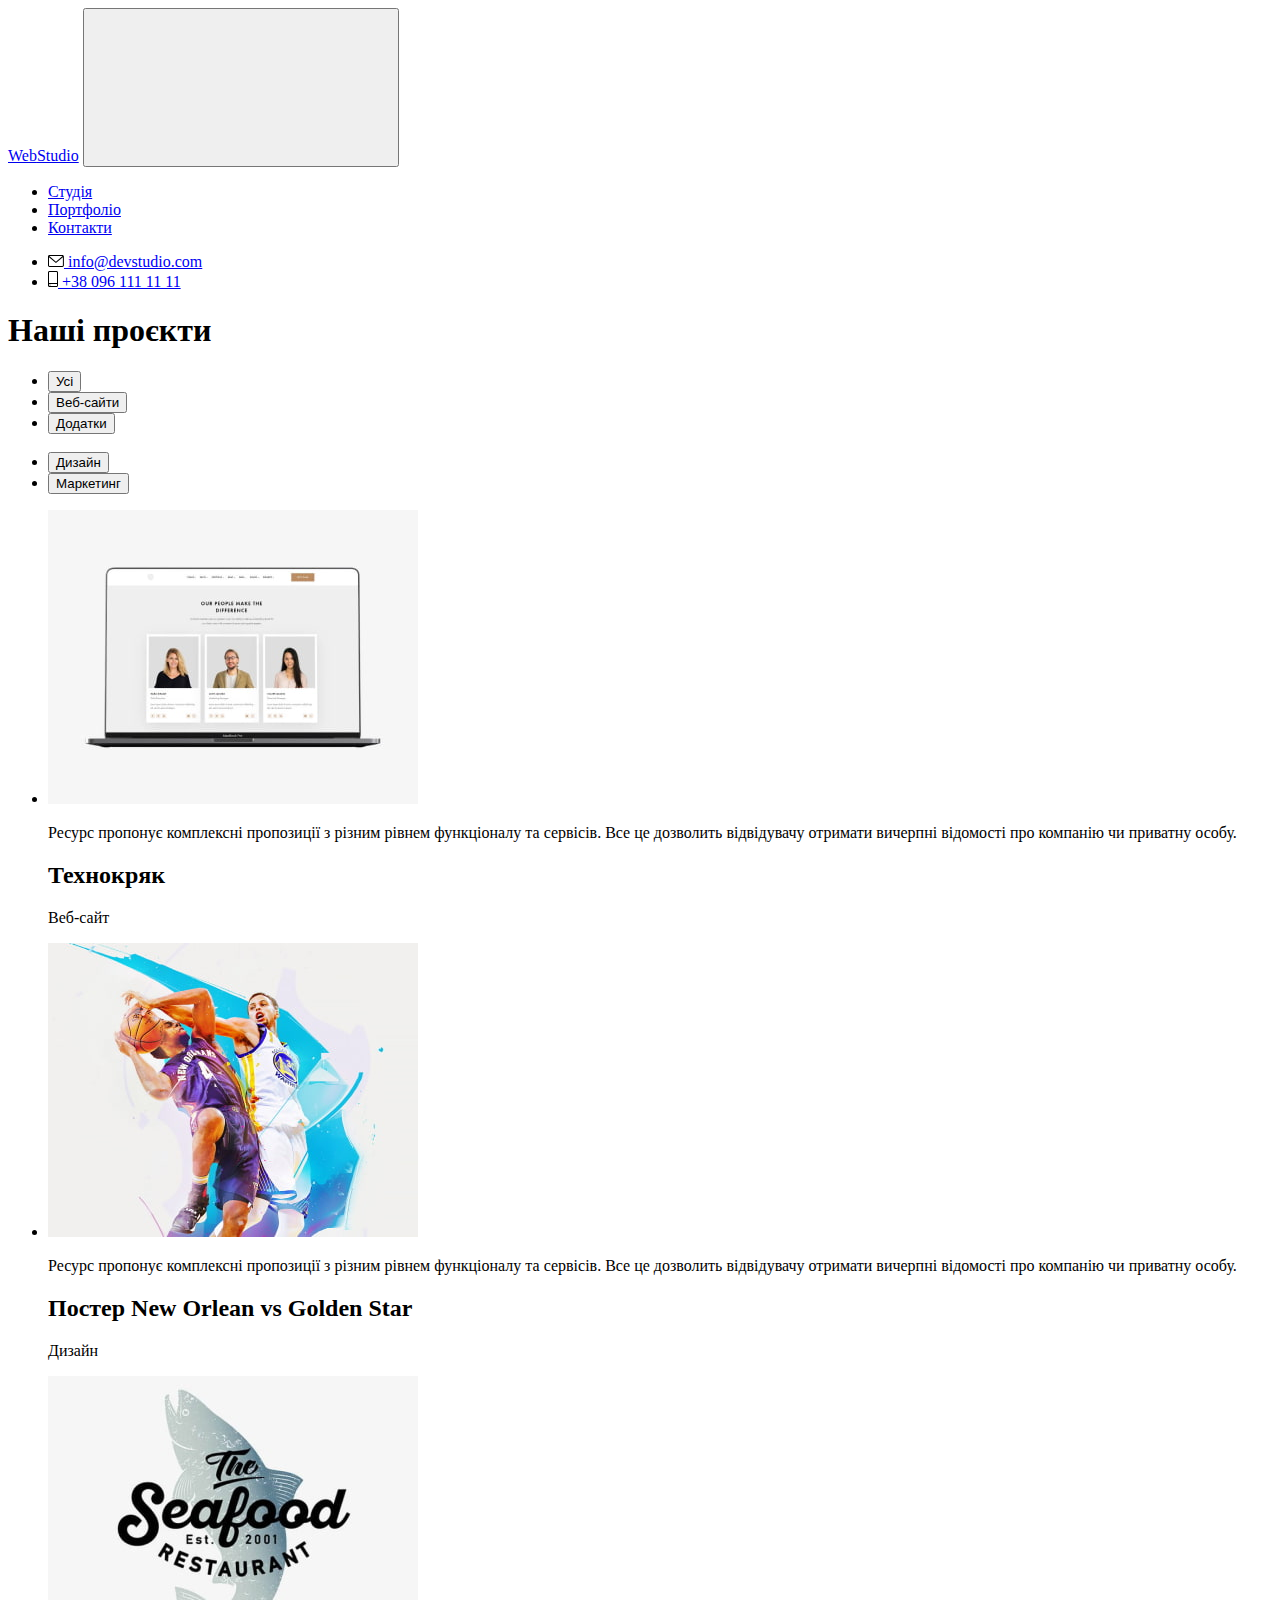
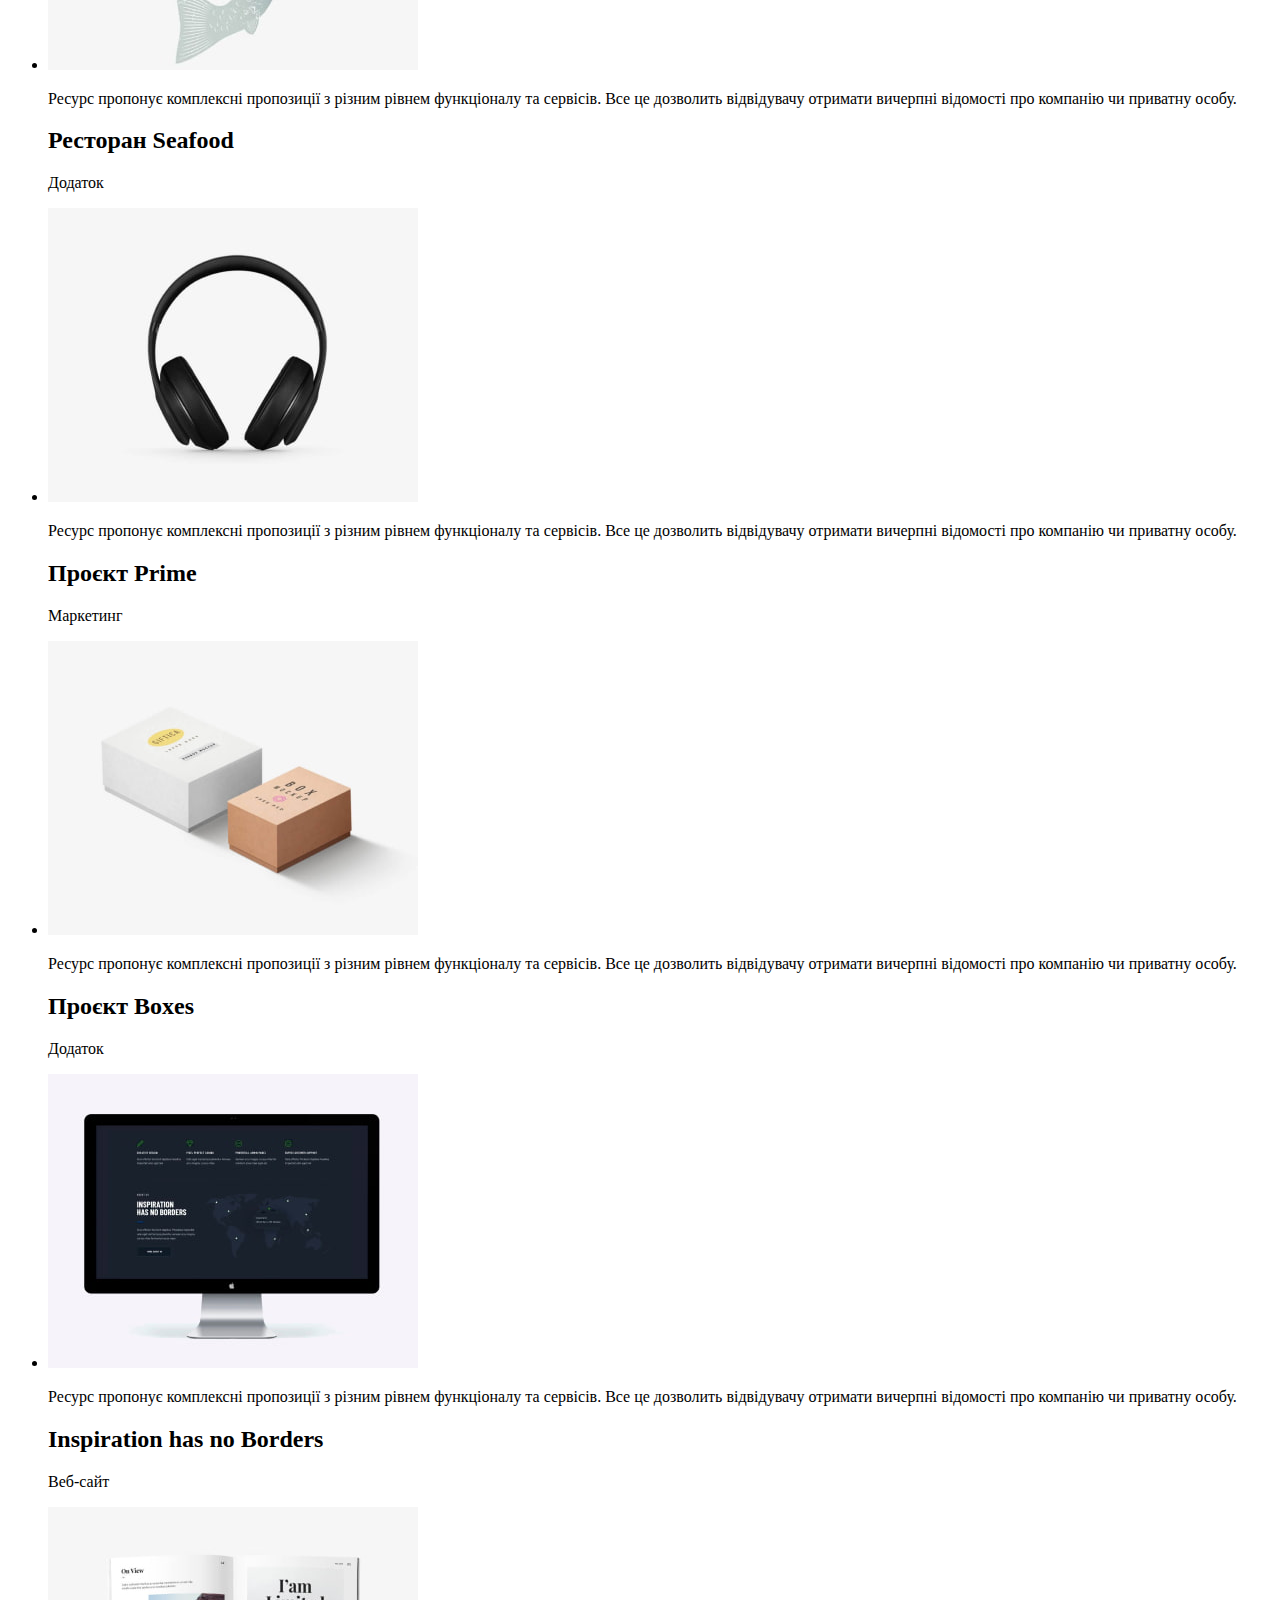
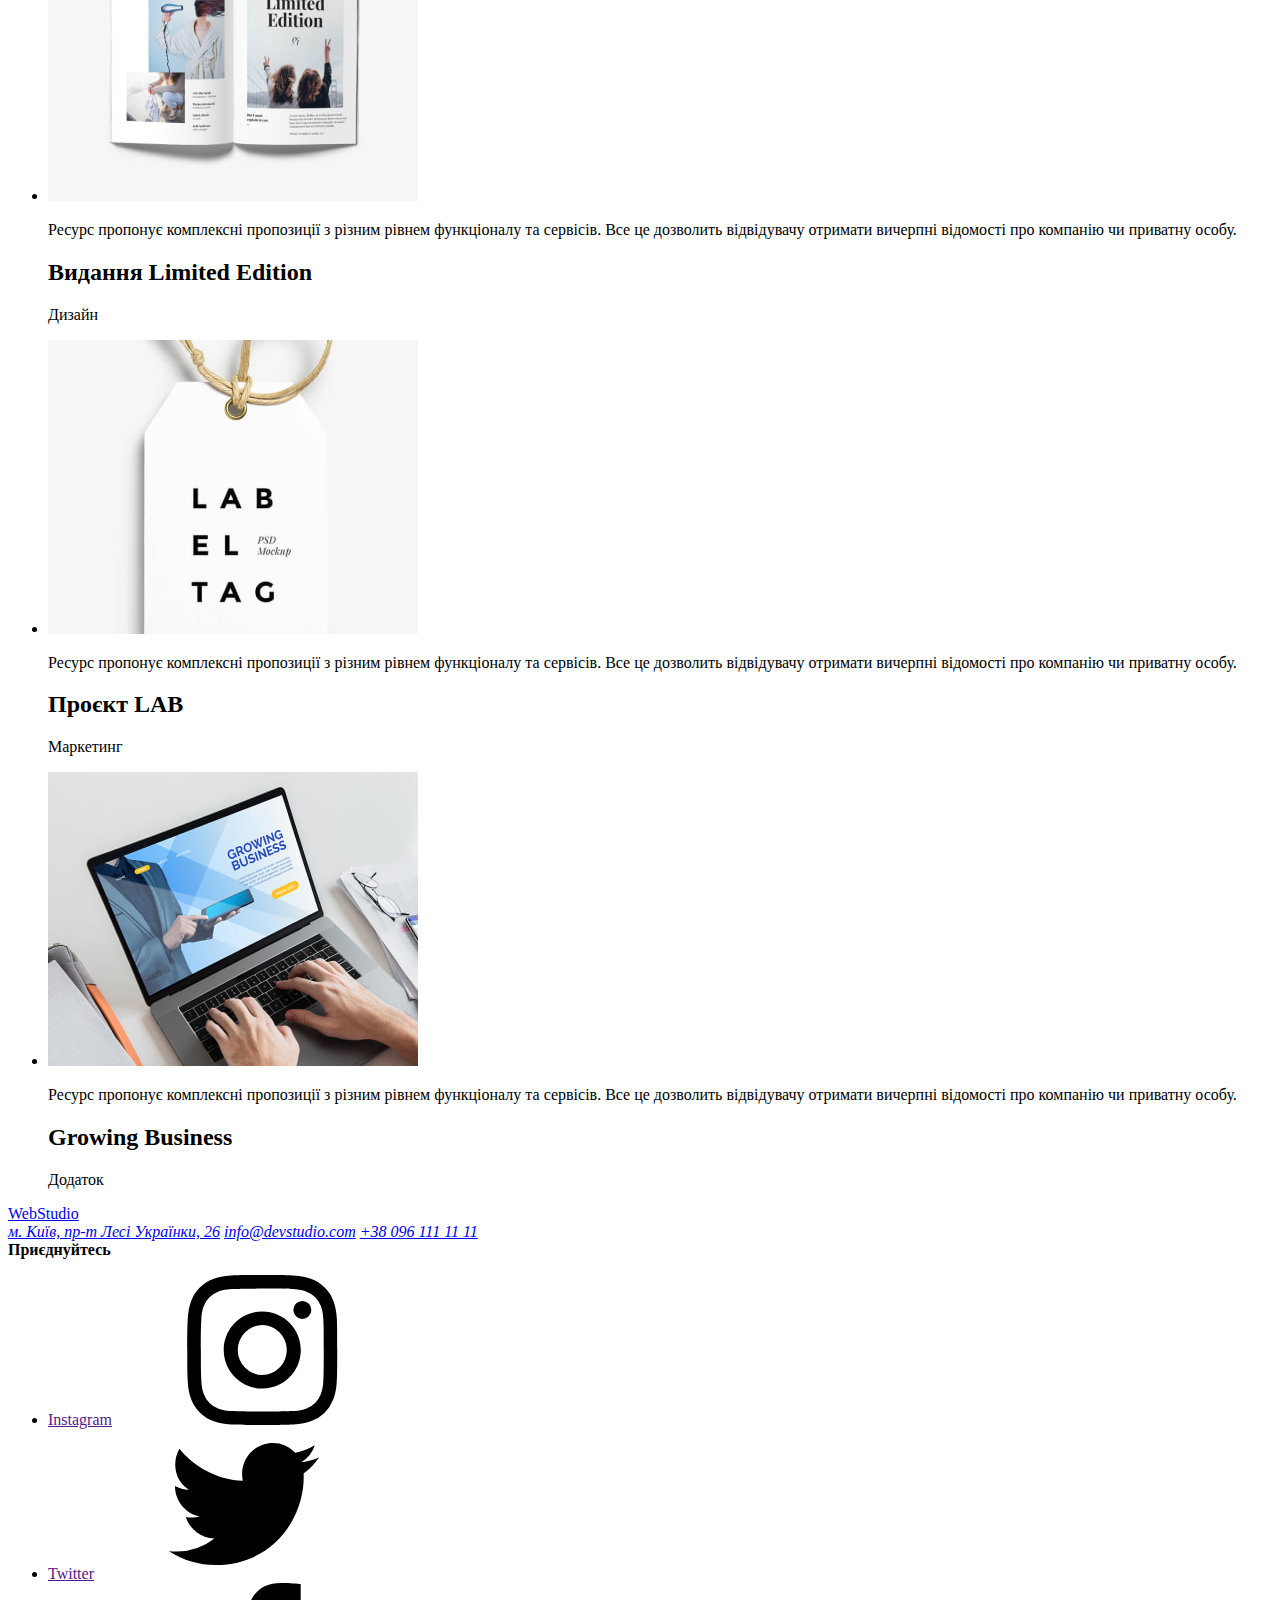
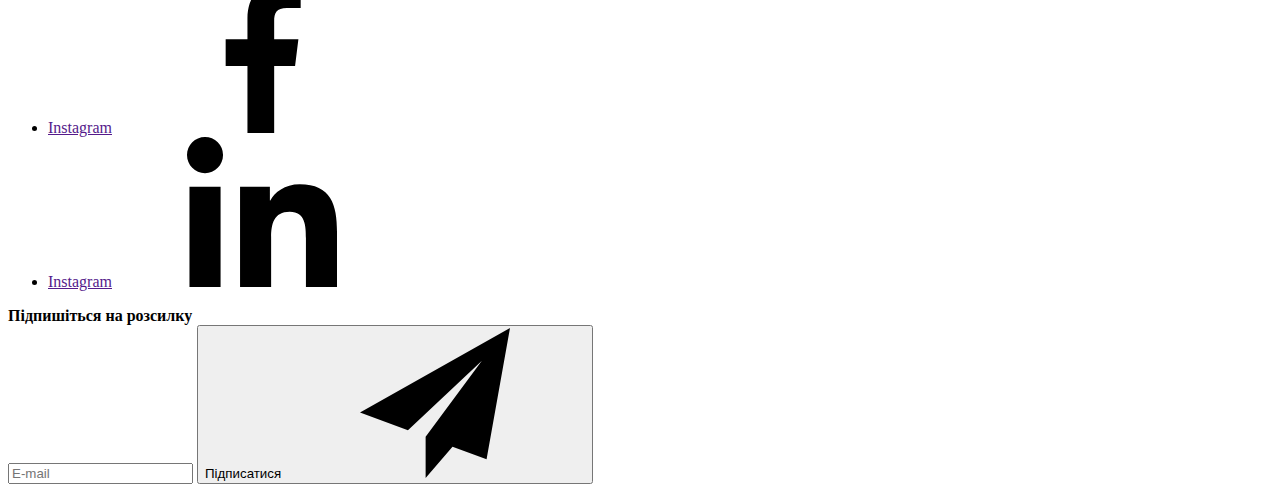
==== commit 8a7c4b92: "added backdrop, modal and portfolio mobile styles" ====
--- a/portfolio.html
+++ b/portfolio.html
@@ -16,345 +16,364 @@
       crossorigin="anonymous"
       referrerpolicy="no-referrer"
     />
-    <link href="./css/styles.css" rel="stylesheet" />
+    <link href="./dist/css/portfolio.min.css" rel="stylesheet" />
   </head>
   <body>
-    <header class="page-header">
-      <div class="container header-wrapper">
-        <nav class="nav">
-          <a href="/" class="logo link"><span>Web</span>Studio</a>
-          <ul class="nav-list list">
-            <li class="item">
-              <a href="index.html" class="header-link nav-link link">Студія</a>
-            </li>
-            <li class="item">
-              <a href="portfolio.html" class="header-link nav-link link"
-                >Портфоліо</a
+    <header class="header">
+      <div class="container header__wrapper">
+        <a href="/" class="logo link"
+          ><span class="logo__text">Web</span>Studio</a
+        >
+        <button type="button" class="header__button">
+          <svg>
+            <use href=""></use>
+            <use href=""></use>
+          </svg>
+        </button>
+        <div class="header__inner-wrapper">
+          <nav class="nav">
+            <ul class="nav__list list">
+              <li class="nav__item">
+                <a href="index.html" class="header__link nav__link link"
+                  >Студія</a
+                >
+              </li>
+              <li class="nav__item">
+                <a href="portfolio.html" class="header__link nav__link link"
+                  >Портфоліо</a
+                >
+              </li>
+              <li class="nav__item">
+                <a href="#" class="header__link nav__link link">Контакти</a>
+              </li>
+            </ul>
+          </nav>
+          <ul class="contacts list">
+            <li class="contacts__item">
+              <a
+                href="mailto:info@devstudio.com"
+                class="header__link header__link--grey link"
+                ><svg width="16" height="12" class="contacts__icon">
+                  <use href="./images/icons-min.svg#icon-envelope"></use>
+                </svg>
+                info@devstudio.com</a
               >
             </li>
-            <li class="item">
-              <a href="#" class="header-link nav-link link">Контакти</a>
+            <li class="contacts__item">
+              <a
+                href="tel:+38096111111"
+                class="header__link header__link--grey link"
+                ><svg width="10" height="16" class="contacts__icon">
+                  <use href="./images/icons-min.svg#icon-smartphone"></use>
+                </svg>
+                +38 096 111 11 11</a
+              >
             </li>
           </ul>
-        </nav>
-        <ul class="contacts list">
-          <li class="item">
-            <a
-              href="mailto:info@devstudio.com"
-              class="header-link contact-link link"
-              ><svg width="16" height="12" class="icon-contacts">
-                <use href="./images/symbol-defs.svg#icon-envelope"></use>
-              </svg>
-              info@devstudio.com</a
-            >
-          </li>
-          <li class="item">
-            <a href="tel:+38096111111" class="header-link contact-link link"
-              ><svg width="10" height="16" class="icon-contacts">
-                <use href="./images/symbol-defs.svg#icon-smartphone"></use>
-              </svg>
-              +38 096 111 11 11</a
-            >
-          </li>
-        </ul>
+        </div>
       </div>
     </header>
     <main>
-      <section class="section projects-background">
+      <section class="section">
         <div class="container">
-          <h1 class="section-title hidden">Наші проєкти</h1>
+          <h1 class="section__title visually-hidden">Наші проєкти</h1>
           <ul class="filters list">
-            <li class="filter">
-              <button type="button" class="btn secondary-button">Усі</button>
-            </li>
-            <li class="filter">
-              <button type="button" class="btn secondary-button">
+            <li class="filters__item">
+              <button type="button" class="btn btn--secondary">Усі</button>
+            </li>
+            <li class="filters__item">
+              <button type="button" class="btn btn--secondary">
                 Веб-сайти
               </button>
             </li>
-            <li class="filter">
-              <button type="button" class="btn secondary-button">
-                Додатки
-              </button>
-            </li>
-            <li class="filter">
-              <button type="button" class="btn secondary-button">Дизайн</button>
-            </li>
-            <li class="filter">
-              <button type="button" class="btn secondary-button">
+            <li class="filters__item">
+              <button type="button" class="btn btn--secondary">Додатки</button>
+            </li>
+            <br />
+            <li class="filters__item">
+              <button type="button" class="btn btn--secondary">Дизайн</button>
+            </li>
+            <li class="filters__item">
+              <button type="button" class="btn btn--secondary">
                 Маркетинг
               </button>
             </li>
           </ul>
           <ul class="projects list">
-            <li class="project">
-              <div class="project-thumb">
+            <li class="projects__item">
+              <div class="projects__thumb">
                 <img
                   width="370"
                   height="294"
                   src="./images/technocrack.jpg"
                   alt="Веб-сайт з картками спеціалістів."
-                  class="project-img"
-                />
-                <p class="project-overlay">
-                  Ресурс пропонує комплексні пропозиції з різним рівнем
-                  функціоналу та сервісів. Все це дозволить відвідувачу отримати
-                  вичерпні відомості про компанію чи приватну особу.
-                </p>
-              </div>
-              <div class="text-wrapper">
-                <h2 class="project-title">Технокряк</h2>
-                <p class="project-description">Веб-сайт</p>
-              </div>
-            </li>
-            <li class="project">
-              <div class="project-thumb">
+                />
+                <p class="projects__overlay">
+                  Ресурс пропонує комплексні пропозиції з різним рівнем
+                  функціоналу та сервісів. Все це дозволить відвідувачу отримати
+                  вичерпні відомості про компанію чи приватну особу.
+                </p>
+              </div>
+              <div class="projects__text-wrapper">
+                <h2 class="projects__title">Технокряк</h2>
+                <p class="projects__description">Веб-сайт</p>
+              </div>
+            </li>
+            <li class="projects__item">
+              <div class="projects__thumb">
                 <img
                   width="370"
                   height="294"
                   src="./images/new_orlean.jpg"
                   alt="Два баскетболісти"
-                  class="project-img"
-                />
-                <p class="project-overlay">
-                  Ресурс пропонує комплексні пропозиції з різним рівнем
-                  функціоналу та сервісів. Все це дозволить відвідувачу отримати
-                  вичерпні відомості про компанію чи приватну особу.
-                </p>
-              </div>
-
-              <div class="text-wrapper">
-                <h2 class="project-title">Постер New Orlean vs Golden Star</h2>
-                <p class="project-description">Дизайн</p>
-              </div>
-            </li>
-            <li class="project">
-              <div class="project-thumb">
+                />
+                <p class="projects__overlay">
+                  Ресурс пропонує комплексні пропозиції з різним рівнем
+                  функціоналу та сервісів. Все це дозволить відвідувачу отримати
+                  вичерпні відомості про компанію чи приватну особу.
+                </p>
+              </div>
+
+              <div class="projects__text-wrapper">
+                <h2 class="projects__title">
+                  Постер New Orlean vs Golden Star
+                </h2>
+                <p class="projects__description">Дизайн</p>
+              </div>
+            </li>
+            <li class="projects__item">
+              <div class="projects__thumb">
                 <img
                   width="370"
                   height="294"
                   src="./images/seafood.jpg"
                   alt="Лого з зображенням риби."
-                  class="project-img"
-                />
-                <p class="project-overlay">
-                  Ресурс пропонує комплексні пропозиції з різним рівнем
-                  функціоналу та сервісів. Все це дозволить відвідувачу отримати
-                  вичерпні відомості про компанію чи приватну особу.
-                </p>
-              </div>
-
-              <div class="text-wrapper">
-                <h2 class="project-title">Ресторан Seafood</h2>
-                <p class="project-description">Додаток</p>
-              </div>
-            </li>
-            <li class="project">
-              <div class="project-thumb">
+                />
+                <p class="projects__overlay">
+                  Ресурс пропонує комплексні пропозиції з різним рівнем
+                  функціоналу та сервісів. Все це дозволить відвідувачу отримати
+                  вичерпні відомості про компанію чи приватну особу.
+                </p>
+              </div>
+
+              <div class="projects__text-wrapper">
+                <h2 class="projects__title">Ресторан Seafood</h2>
+                <p class="projects__description">Додаток</p>
+              </div>
+            </li>
+            <li class="projects__item">
+              <div class="projects__thumb">
                 <img
                   width="370"
                   height="294"
                   src="./images/prime.jpg"
                   alt="Навушники чорні"
-                  class="project-img"
-                />
-                <p class="project-overlay">
-                  Ресурс пропонує комплексні пропозиції з різним рівнем
-                  функціоналу та сервісів. Все це дозволить відвідувачу отримати
-                  вичерпні відомості про компанію чи приватну особу.
-                </p>
-              </div>
-
-              <div class="text-wrapper">
-                <h2 class="project-title">Проєкт Prime</h2>
-                <p class="project-description">Маркетинг</p>
-              </div>
-            </li>
-            <li class="project">
-              <div class="project-thumb">
+                />
+                <p class="projects__overlay">
+                  Ресурс пропонує комплексні пропозиції з різним рівнем
+                  функціоналу та сервісів. Все це дозволить відвідувачу отримати
+                  вичерпні відомості про компанію чи приватну особу.
+                </p>
+              </div>
+
+              <div class="projects__text-wrapper">
+                <h2 class="projects__title">Проєкт Prime</h2>
+                <p class="projects__description">Маркетинг</p>
+              </div>
+            </li>
+            <li class="projects__item">
+              <div class="projects__thumb">
                 <img
                   width="370"
                   height="294"
                   src="./images/boxes.jpg"
                   alt="Два бокси"
-                  class="project-img"
-                />
-                <p class="project-overlay">
-                  Ресурс пропонує комплексні пропозиції з різним рівнем
-                  функціоналу та сервісів. Все це дозволить відвідувачу отримати
-                  вичерпні відомості про компанію чи приватну особу.
-                </p>
-              </div>
-
-              <div class="text-wrapper">
-                <h2 class="project-title">Проєкт Boxes</h2>
-                <p class="project-description">Додаток</p>
-              </div>
-            </li>
-            <li class="project">
-              <div class="project-thumb">
+                />
+                <p class="projects__overlay">
+                  Ресурс пропонує комплексні пропозиції з різним рівнем
+                  функціоналу та сервісів. Все це дозволить відвідувачу отримати
+                  вичерпні відомості про компанію чи приватну особу.
+                </p>
+              </div>
+
+              <div class="projects__text-wrapper">
+                <h2 class="projects__title">Проєкт Boxes</h2>
+                <p class="projects__description">Додаток</p>
+              </div>
+            </li>
+            <li class="projects__item">
+              <div class="projects__thumb">
                 <img
                   width="370"
                   height="294"
                   src="./images/inspiration.jpg"
                   alt="Монітор з веб-сайтом."
-                  class="project-img"
-                />
-                <p class="project-overlay">
-                  Ресурс пропонує комплексні пропозиції з різним рівнем
-                  функціоналу та сервісів. Все це дозволить відвідувачу отримати
-                  вичерпні відомості про компанію чи приватну особу.
-                </p>
-              </div>
-
-              <div class="text-wrapper">
-                <h2 class="project-title">Inspiration has no Borders</h2>
-                <p class="project-description">Веб-сайт</p>
-              </div>
-            </li>
-            <li class="project">
-              <div class="project-thumb">
+                />
+                <p class="projects__overlay">
+                  Ресурс пропонує комплексні пропозиції з різним рівнем
+                  функціоналу та сервісів. Все це дозволить відвідувачу отримати
+                  вичерпні відомості про компанію чи приватну особу.
+                </p>
+              </div>
+
+              <div class="projects__text-wrapper">
+                <h2 class="projects__title">Inspiration has no Borders</h2>
+                <p class="projects__description">Веб-сайт</p>
+              </div>
+            </li>
+            <li class="projects__item">
+              <div class="projects__thumb">
                 <img
                   width="370"
                   height="294"
                   src="./images/limited-edition.jpg"
                   alt="Відкритий журнал"
-                  class="project-img"
-                />
-                <p class="project-overlay">
-                  Ресурс пропонує комплексні пропозиції з різним рівнем
-                  функціоналу та сервісів. Все це дозволить відвідувачу отримати
-                  вичерпні відомості про компанію чи приватну особу.
-                </p>
-              </div>
-
-              <div class="text-wrapper">
-                <h2 class="project-title">Видання Limited Edition</h2>
-                <p class="project-description">Дизайн</p>
-              </div>
-            </li>
-            <li class="project">
-              <div class="project-thumb">
+                />
+                <p class="projects__overlay">
+                  Ресурс пропонує комплексні пропозиції з різним рівнем
+                  функціоналу та сервісів. Все це дозволить відвідувачу отримати
+                  вичерпні відомості про компанію чи приватну особу.
+                </p>
+              </div>
+
+              <div class="projects__text-wrapper">
+                <h2 class="projects__title">Видання Limited Edition</h2>
+                <p class="projects__description">Дизайн</p>
+              </div>
+            </li>
+            <li class="projects__item">
+              <div class="projects__thumb">
                 <img
                   width="370"
                   height="294"
                   src="./images/lab.jpg"
                   alt="Етикетка"
-                  class="project-img"
-                />
-                <p class="project-overlay">
-                  Ресурс пропонує комплексні пропозиції з різним рівнем
-                  функціоналу та сервісів. Все це дозволить відвідувачу отримати
-                  вичерпні відомості про компанію чи приватну особу.
-                </p>
-              </div>
-
-              <div class="text-wrapper">
-                <h2 class="project-title">Проєкт LAB</h2>
-                <p class="project-description">Маркетинг</p>
-              </div>
-            </li>
-            <li class="project">
-              <div class="project-thumb">
+                />
+                <p class="projects__overlay">
+                  Ресурс пропонує комплексні пропозиції з різним рівнем
+                  функціоналу та сервісів. Все це дозволить відвідувачу отримати
+                  вичерпні відомості про компанію чи приватну особу.
+                </p>
+              </div>
+
+              <div class="projects__text-wrapper">
+                <h2 class="projects__title">Проєкт LAB</h2>
+                <p class="projects__description">Маркетинг</p>
+              </div>
+            </li>
+            <li class="projects__item">
+              <div class="projects__thumb">
                 <img
                   width="370"
                   height="294"
                   src="./images/growing_business.jpg"
                   alt="Відкритий ноутбук та руки на клавіатурі."
-                  class="project-img"
-                />
-                <p class="project-overlay">
-                  Ресурс пропонує комплексні пропозиції з різним рівнем
-                  функціоналу та сервісів. Все це дозволить відвідувачу отримати
-                  вичерпні відомості про компанію чи приватну особу.
-                </p>
-              </div>
-
-              <div class="text-wrapper">
-                <h2 class="project-title">Growing Business</h2>
-                <p class="project-description">Додаток</p>
+                />
+                <p class="projects__overlay">
+                  Ресурс пропонує комплексні пропозиції з різним рівнем
+                  функціоналу та сервісів. Все це дозволить відвідувачу отримати
+                  вичерпні відомості про компанію чи приватну особу.
+                </p>
+              </div>
+
+              <div class="projects__text-wrapper">
+                <h2 class="projects__title">Growing Business</h2>
+                <p class="projects__description">Додаток</p>
               </div>
             </li>
           </ul>
         </div>
       </section>
     </main>
-    <footer class="page-footer">
-      <div class="container footer-container">
-        <div class="address-wrapper">
-          <a href="/" class="logo footer-logo link"><span>Web</span>Studio</a>
-          <address>
-            <ul class="list">
-              <li class="address-item">
-                <a
-                  href="https://goo.gl/maps/CPtrU1FHBa2aNyZL9"
-                  target="_blank"
-                  rel="noopener noreferrer nofollow"
-                  class="address-link link"
-                  >м. Київ, пр-т Лесі Українки, 26</a
-                >
-              </li>
-              <li class="address-item">
-                <a href="mailto:info@devstudio.com" class="address-link link"
-                  >info@devstudio.com</a
-                >
-              </li>
-              <li class="address-item">
-                <a href="tel:+38096111111" class="address-link link"
-                  >+38 096 111 11 11</a
-                >
-              </li>
-            </ul>
+    <footer class="footer">
+      <div class="container footer__container">
+        <div class="footer__inner-wrapper">
+          <a href="/" class="logo footer__logo link"
+            ><span class="logo__text">Web</span>Studio</a
+          >
+          <address class="address">
+            <a
+              href="https://goo.gl/maps/CPtrU1FHBa2aNyZL9"
+              target="_blank"
+              rel="noopener noreferrer nofollow"
+              class="address__link link"
+              >м. Київ, пр-т Лесі Українки, 26</a
+            >
+            <a
+              href="mailto:info@devstudio.com"
+              class="address__link address__link--grey link"
+              >info@devstudio.com</a
+            >
+            <a
+              href="tel:+38096111111"
+              class="address__link address__link--grey link"
+              >+38 096 111 11 11</a
+            >
           </address>
         </div>
-        <div class="page-socials">
-          <b class="stimulus">Приєднуйтесь</b>
+        <div class="footer__inner-wrapper">
+          <b class="footer__stimulus">Приєднуйтесь</b>
           <ul class="socials list">
-            <li class="social">
-              <a href="" class="social-link link" aria-label="instagram"
+            <li class="socials__item">
+              <a
+                href=""
+                class="socials__link socials__link--black-bg link"
+                aria-label="instagram"
                 ><span class="visually-hidden">Instagram</span
-                ><svg class="icon-social">
-                  <use href="./images/symbol-defs.svg#icon-instagram"></use>
+                ><svg class="socials__icon">
+                  <use href="./images/icons-min.svg#icon-instagram"></use>
                 </svg>
               </a>
             </li>
-            <li class="social">
-              <a href="" class="social-link link" aria-label="twitter"
+            <li class="socials__item">
+              <a
+                href=""
+                class="socials__link socials__link--black-bg link"
+                aria-label="twitter"
                 ><span class="visually-hidden">Twitter</span
-                ><svg class="icon-social">
-                  <use href="./images/symbol-defs.svg#icon-twitter"></use>
+                ><svg class="socials__icon">
+                  <use href="./images/icons-min.svg#icon-twitter"></use>
                 </svg>
               </a>
             </li>
-            <li class="social">
-              <a href="" class="social-link link" aria-label="facebook"
+            <li class="socials__item">
+              <a
+                href=""
+                class="socials__link socials__link--black-bg link"
+                aria-label="facebook"
                 ><span class="visually-hidden">Instagram</span
-                ><svg class="icon-social">
-                  <use href="./images/symbol-defs.svg#icon-facebook"></use>
+                ><svg class="socials__icon">
+                  <use href="./images/icons-min.svg#icon-facebook"></use>
                 </svg>
               </a>
             </li>
-            <li class="social">
-              <a href="" class="social-link link" aria-label="linkedin"
+            <li class="socials__item">
+              <a
+                href=""
+                class="socials__link socials__link--black-bg link"
+                aria-label="linkedin"
                 ><span class="visually-hidden">Instagram</span
-                ><svg class="icon-social">
-                  <use href="./images/symbol-defs.svg#icon-linkedin"></use>
+                ><svg class="socials__icon">
+                  <use href="./images/icons-min.svg#icon-linkedin"></use>
                 </svg>
               </a>
             </li>
           </ul>
         </div>
-        <form class="form">
-          <b class="stimulus">Підпишіться на розсилку</b>
-          <div class="inner-wrapper">
+        <form class="sub-form">
+          <b class="footer__stimulus">Підпишіться на розсилку</b>
+          <div class=".sub-form__inner-wrapper">
             <input
               type="email"
               name="email"
               placeholder="E-mail"
-              class="input"
+              class="sub-form__input"
             />
-            <button type="submit" class="btn primary-button form-button">
+            <button type="submit" class="btn btn--primary sub-form__btn">
               Підписатися
+              <svg class="sub-form__icon">
+                <use href="./images/icons-min.svg#icon-send"></use>
+              </svg>
             </button>
           </div>
         </form>
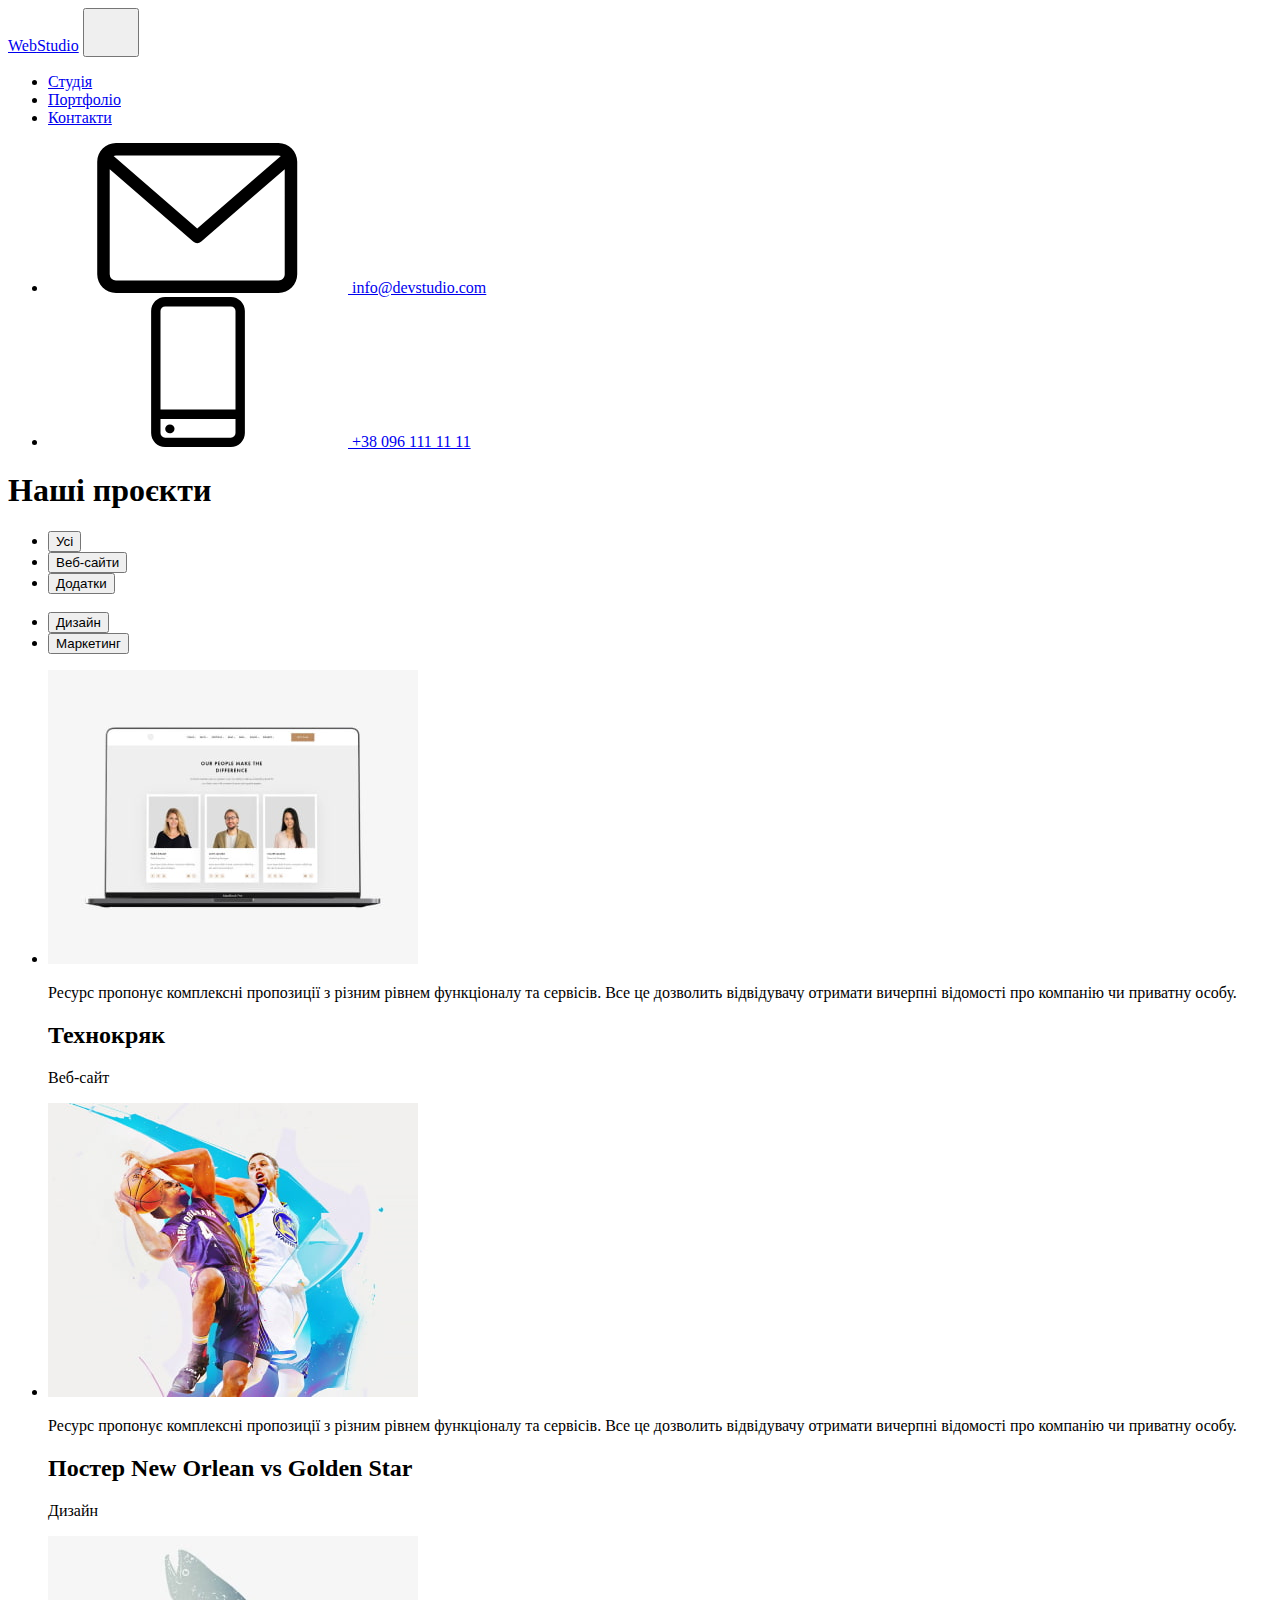
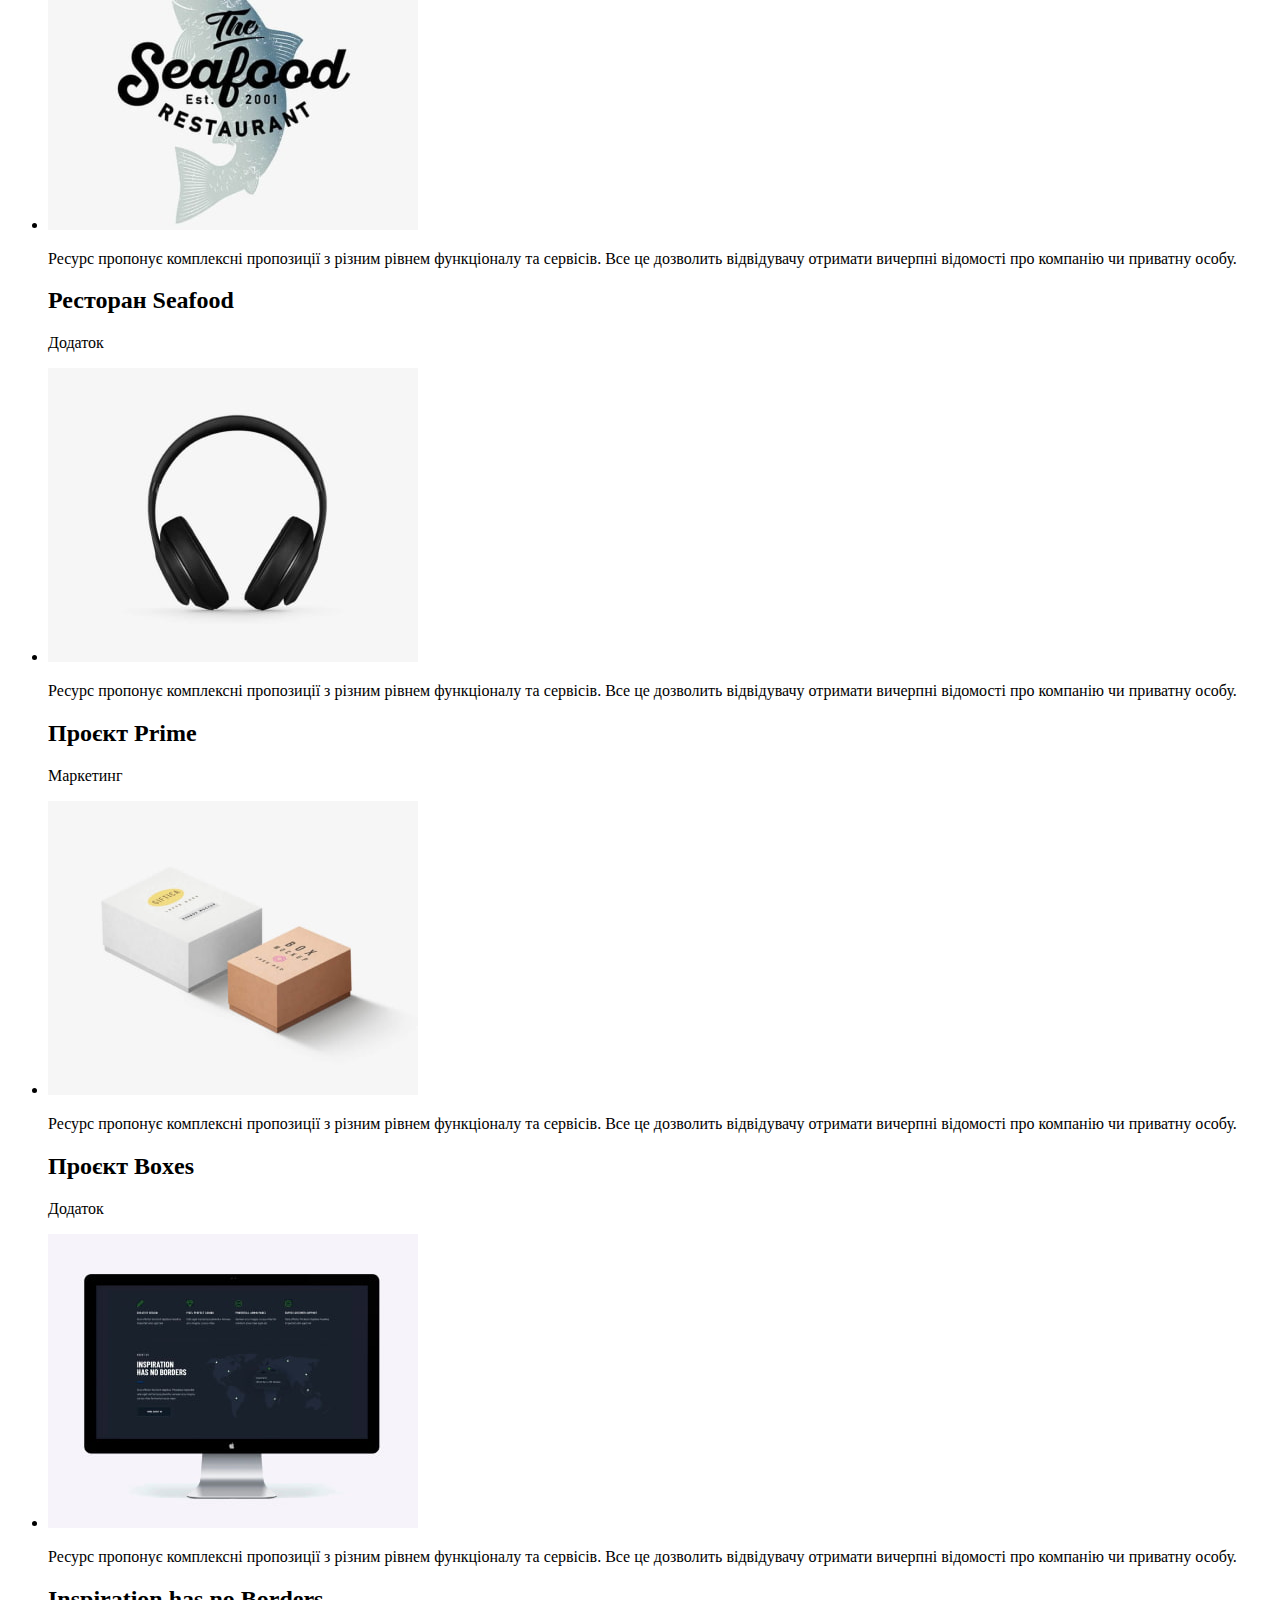
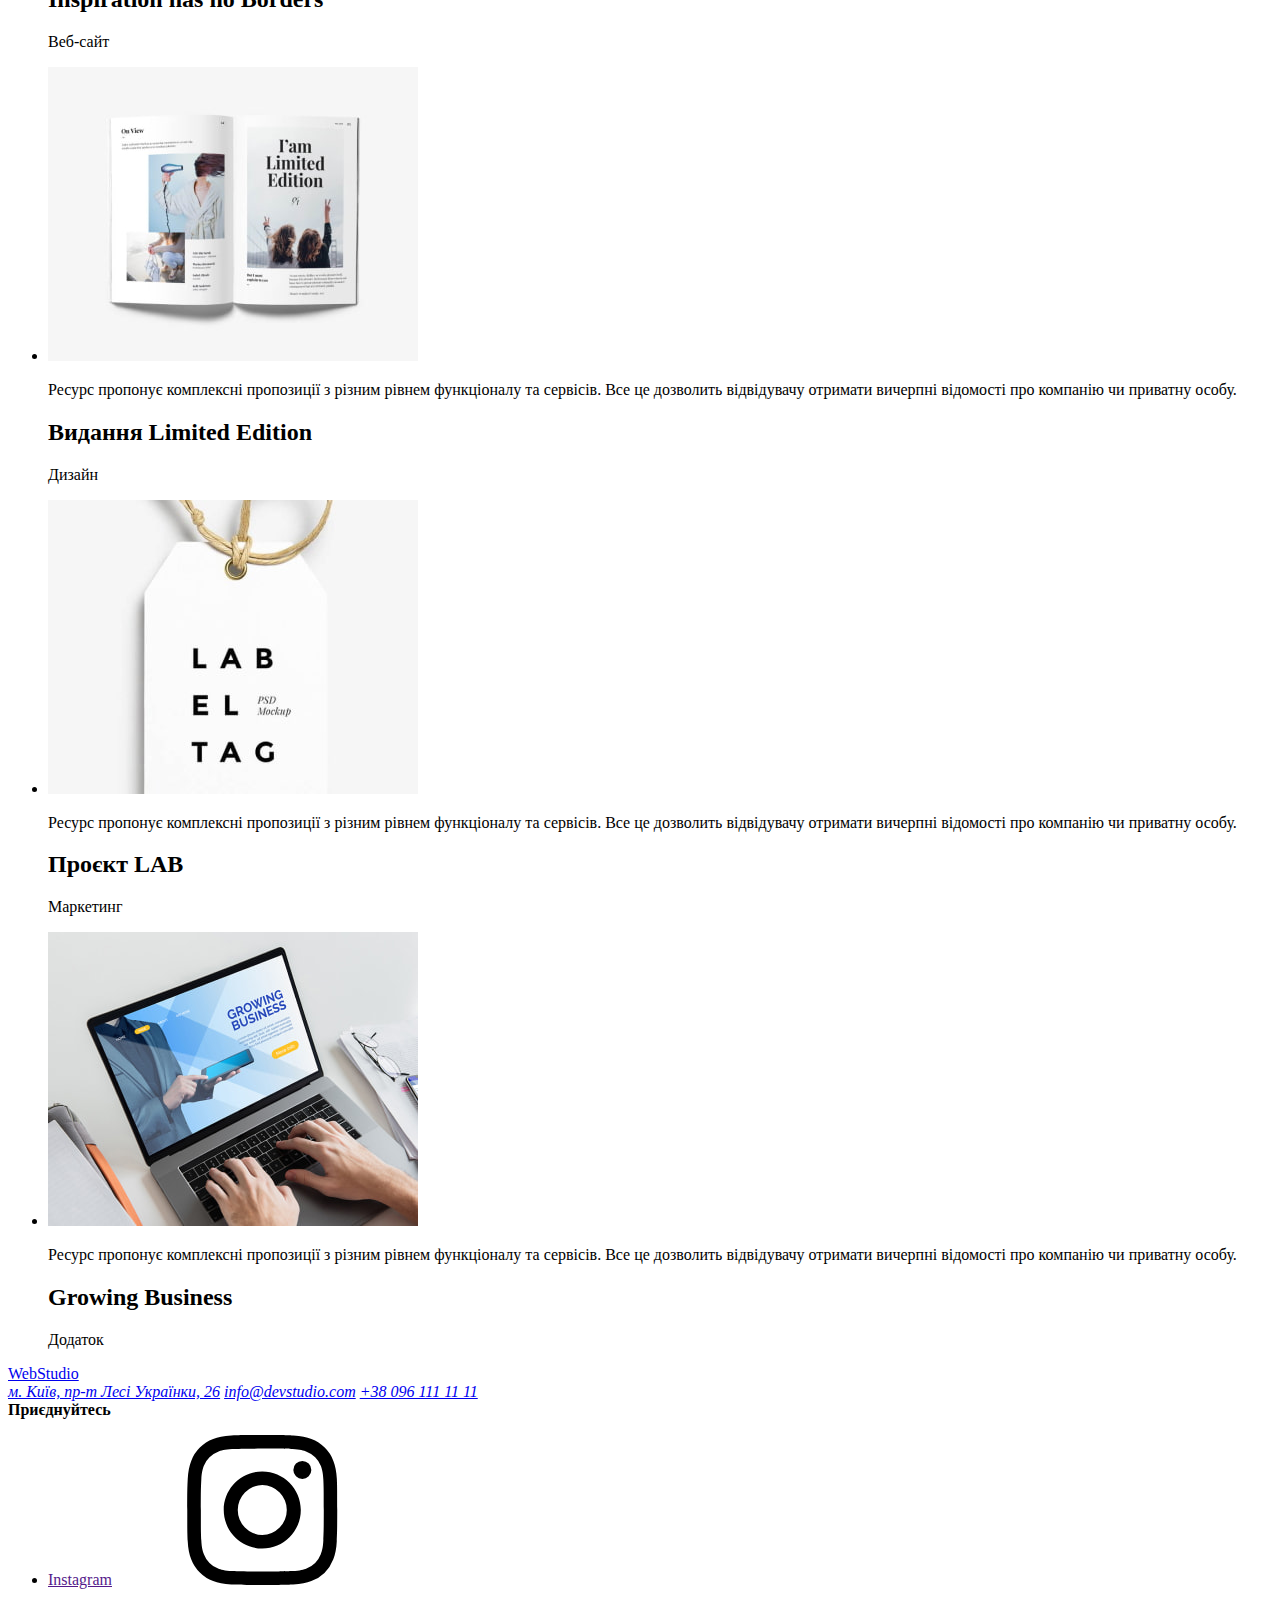
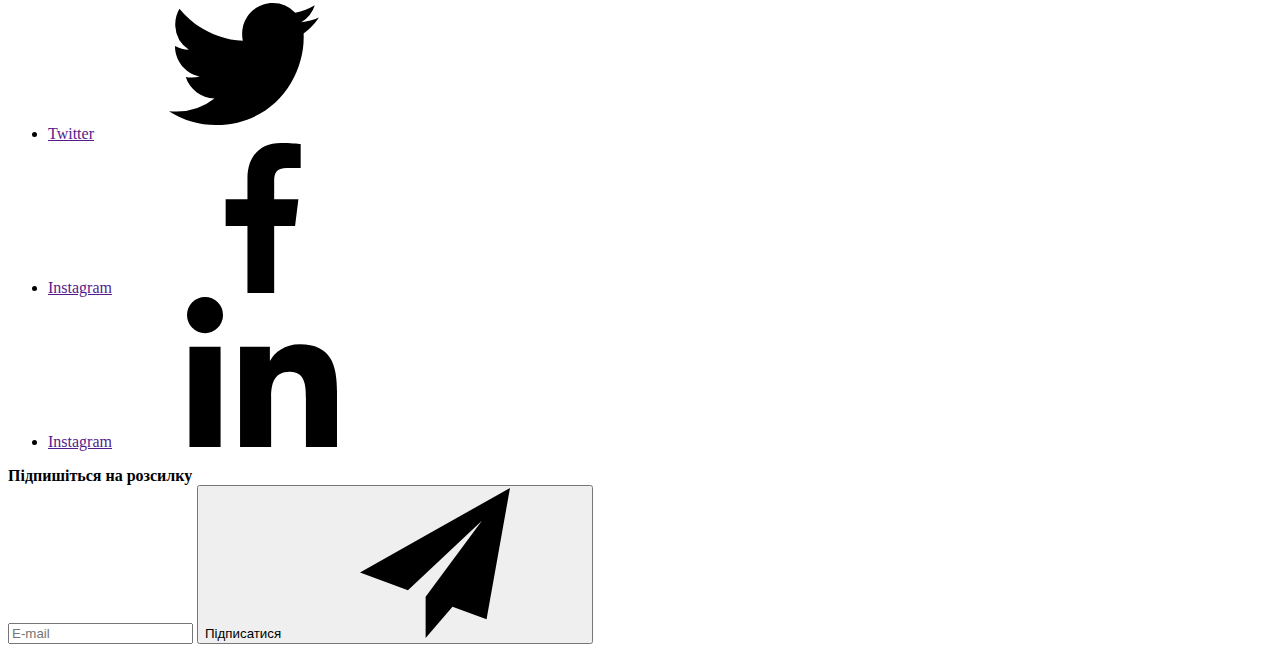
==== commit 8fe9e327: "added adaptive styles to modal" ====
--- a/portfolio.html
+++ b/portfolio.html
@@ -25,7 +25,7 @@
           ><span class="logo__text">Web</span>Studio</a
         >
         <button type="button" class="header__button">
-          <svg>
+          <svg width="40" height="40" class="header__icon">
             <use href=""></use>
             <use href=""></use>
           </svg>
@@ -52,8 +52,8 @@
             <li class="contacts__item">
               <a
                 href="mailto:info@devstudio.com"
-                class="header__link header__link--grey link"
-                ><svg width="16" height="12" class="contacts__icon">
+                class="header__link contacts__link link"
+                ><svg class="contacts__icon">
                   <use href="./images/icons-min.svg#icon-envelope"></use>
                 </svg>
                 info@devstudio.com</a
@@ -62,8 +62,8 @@
             <li class="contacts__item">
               <a
                 href="tel:+38096111111"
-                class="header__link header__link--grey link"
-                ><svg width="10" height="16" class="contacts__icon">
+                class="header__link contacts__link link"
+                ><svg class="contacts__icon">
                   <use href="./images/icons-min.svg#icon-smartphone"></use>
                 </svg>
                 +38 096 111 11 11</a
@@ -288,7 +288,7 @@
     <footer class="footer">
       <div class="container footer__container">
         <div class="footer__inner-wrapper">
-          <a href="/" class="logo footer__logo link"
+          <a href="/" class="logo footer__logo"
             ><span class="logo__text">Web</span>Studio</a
           >
           <address class="address">
@@ -296,17 +296,15 @@
               href="https://goo.gl/maps/CPtrU1FHBa2aNyZL9"
               target="_blank"
               rel="noopener noreferrer nofollow"
-              class="address__link link"
+              class="address__link"
               >м. Київ, пр-т Лесі Українки, 26</a
             >
             <a
               href="mailto:info@devstudio.com"
-              class="address__link address__link--grey link"
+              class="address__link address__link--grey"
               >info@devstudio.com</a
             >
-            <a
-              href="tel:+38096111111"
-              class="address__link address__link--grey link"
+            <a href="tel:+38096111111" class="address__link address__link--grey"
               >+38 096 111 11 11</a
             >
           </address>
@@ -317,7 +315,7 @@
             <li class="socials__item">
               <a
                 href=""
-                class="socials__link socials__link--black-bg link"
+                class="socials__link socials__link--black-bg"
                 aria-label="instagram"
                 ><span class="visually-hidden">Instagram</span
                 ><svg class="socials__icon">
@@ -328,7 +326,7 @@
             <li class="socials__item">
               <a
                 href=""
-                class="socials__link socials__link--black-bg link"
+                class="socials__link socials__link--black-bg"
                 aria-label="twitter"
                 ><span class="visually-hidden">Twitter</span
                 ><svg class="socials__icon">
@@ -339,7 +337,7 @@
             <li class="socials__item">
               <a
                 href=""
-                class="socials__link socials__link--black-bg link"
+                class="socials__link socials__link--black-bg"
                 aria-label="facebook"
                 ><span class="visually-hidden">Instagram</span
                 ><svg class="socials__icon">
@@ -350,7 +348,7 @@
             <li class="socials__item">
               <a
                 href=""
-                class="socials__link socials__link--black-bg link"
+                class="socials__link socials__link--black-bg"
                 aria-label="linkedin"
                 ><span class="visually-hidden">Instagram</span
                 ><svg class="socials__icon">
@@ -362,7 +360,7 @@
         </div>
         <form class="sub-form">
           <b class="footer__stimulus">Підпишіться на розсилку</b>
-          <div class=".sub-form__inner-wrapper">
+          <div class="sub-form__inner-wrapper">
             <input
               type="email"
               name="email"
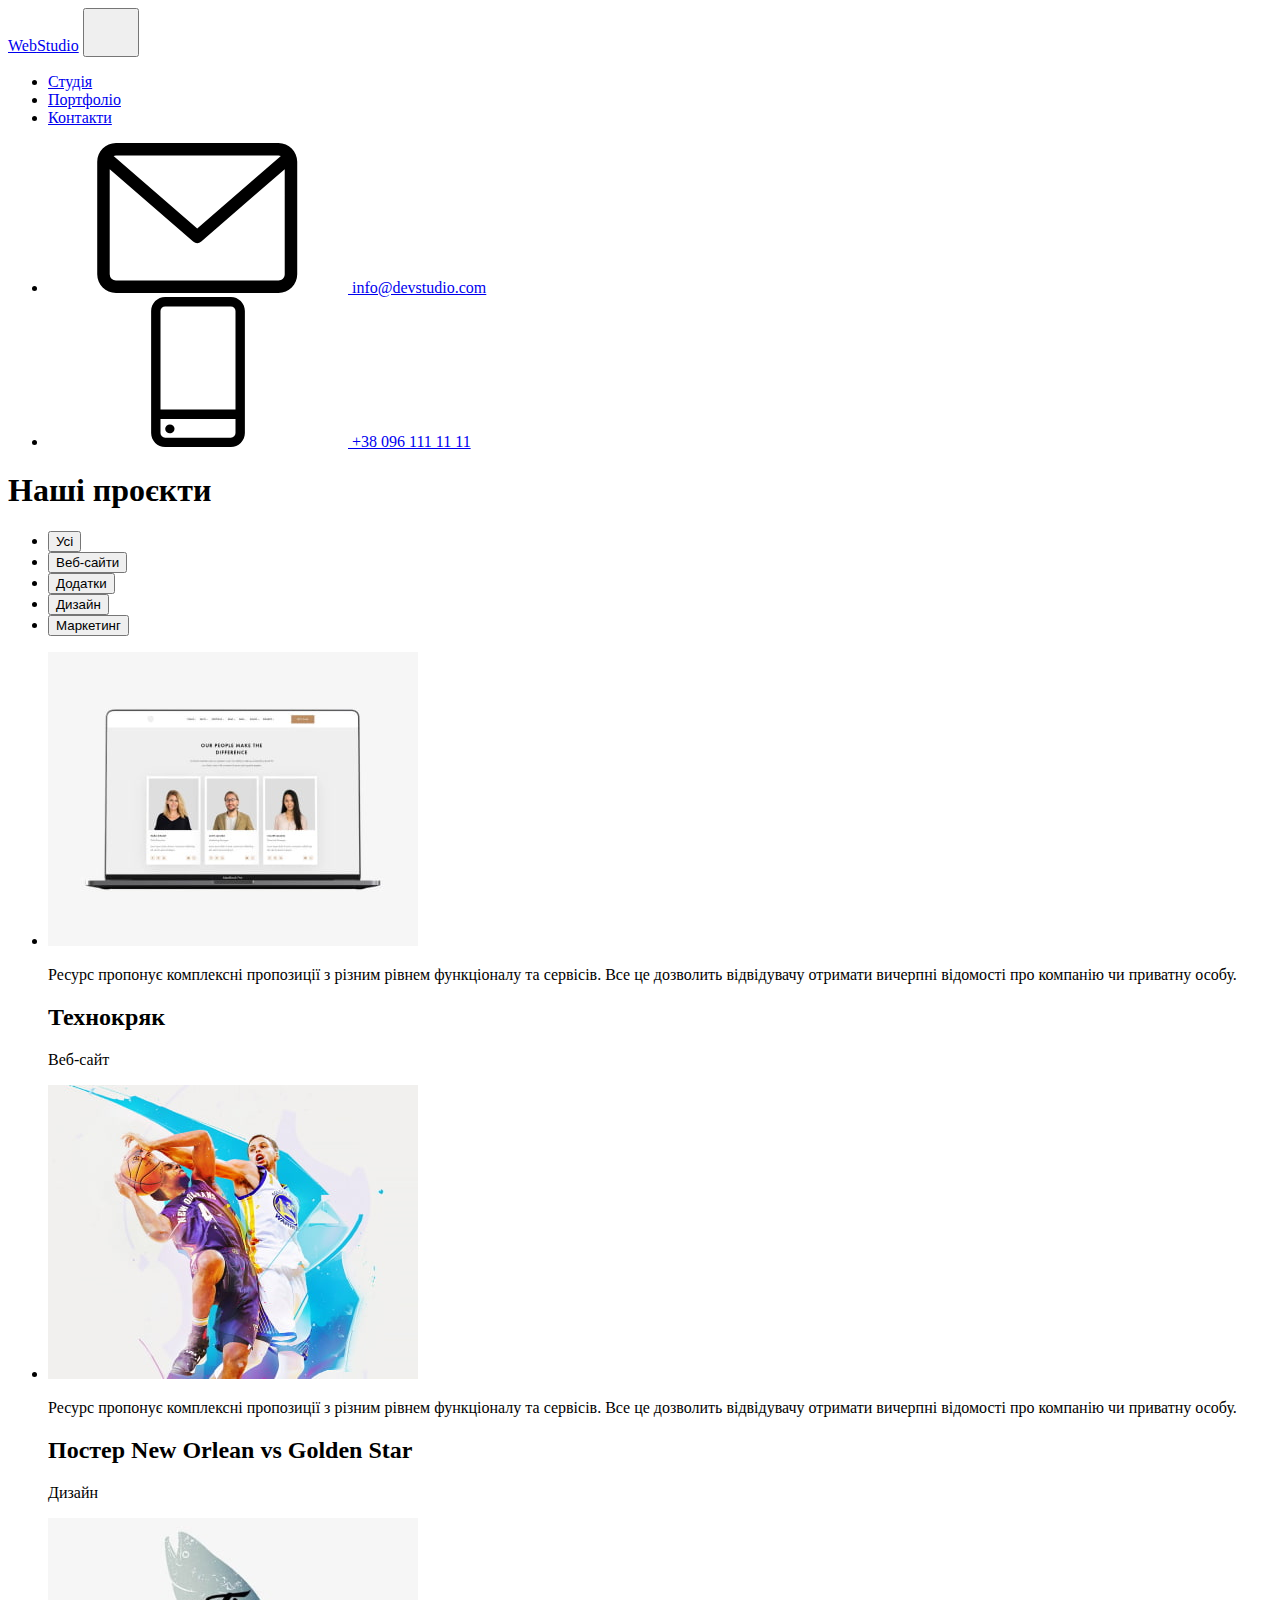
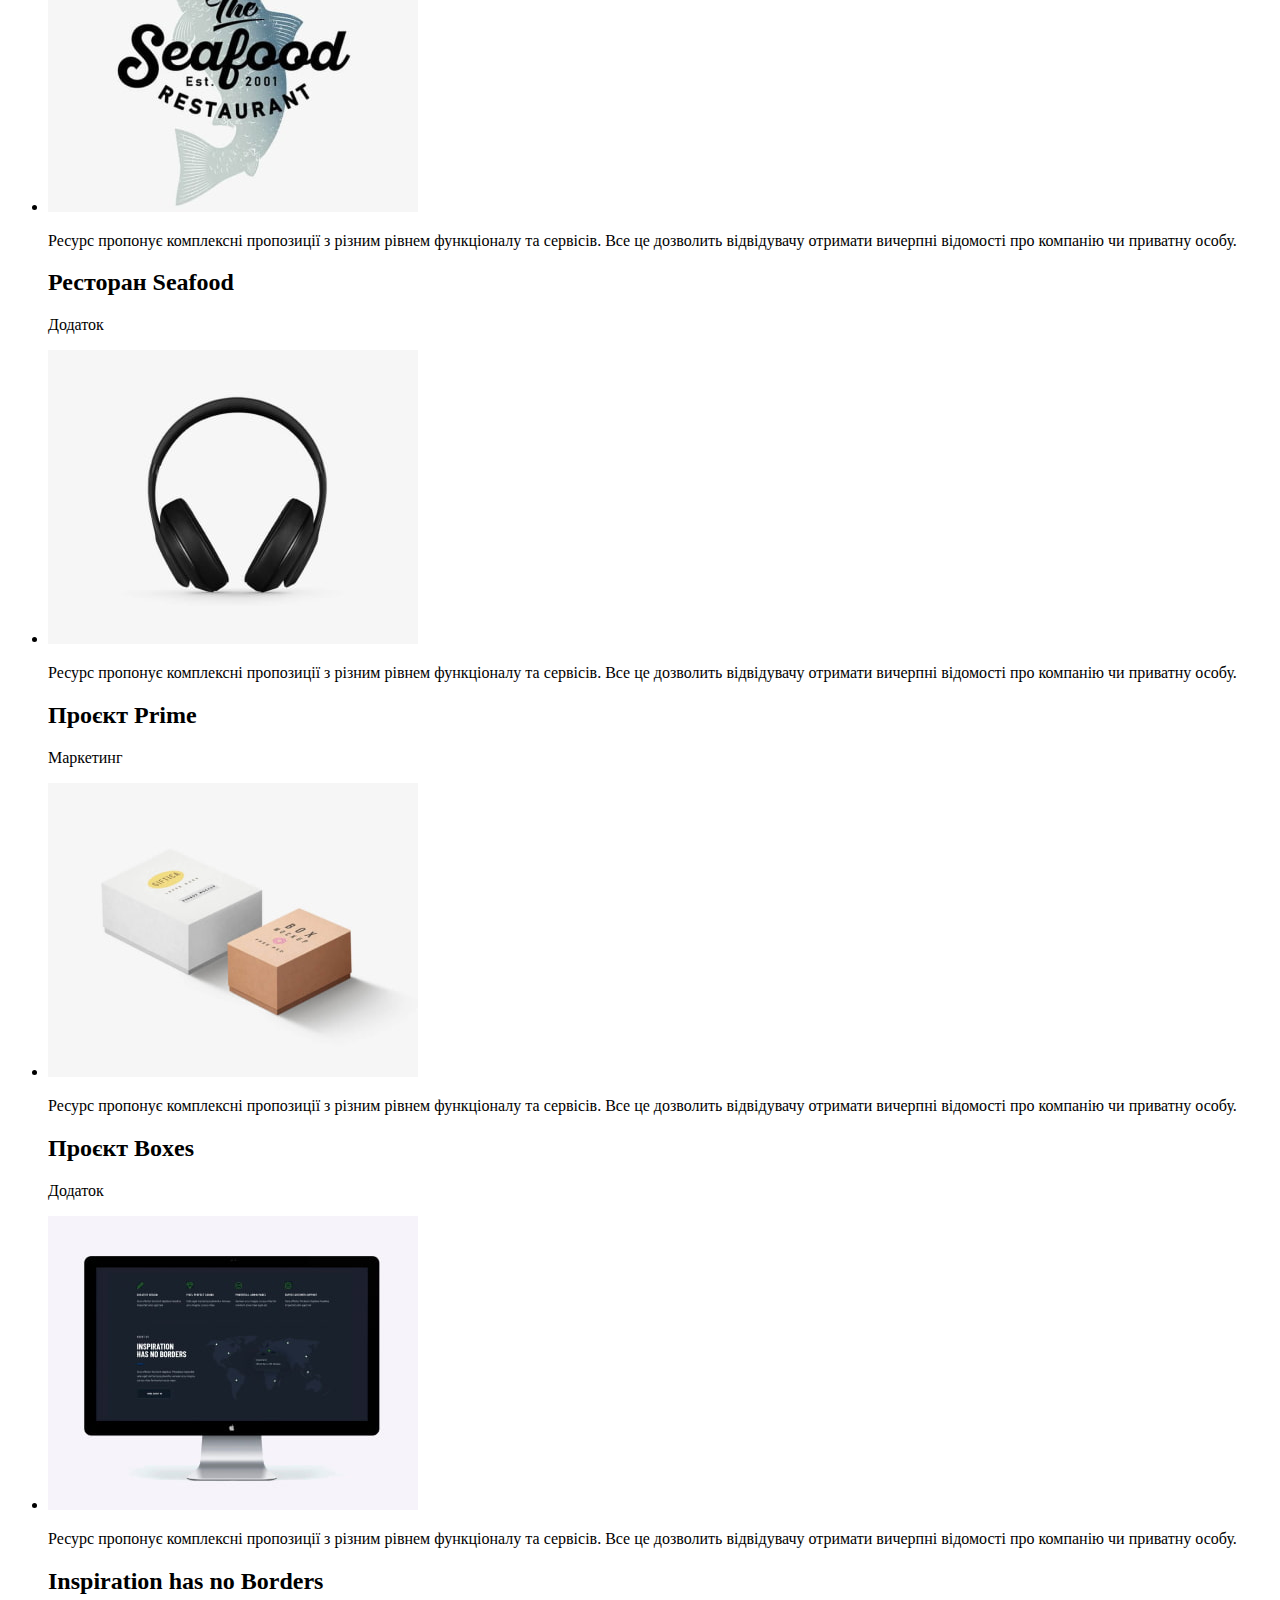
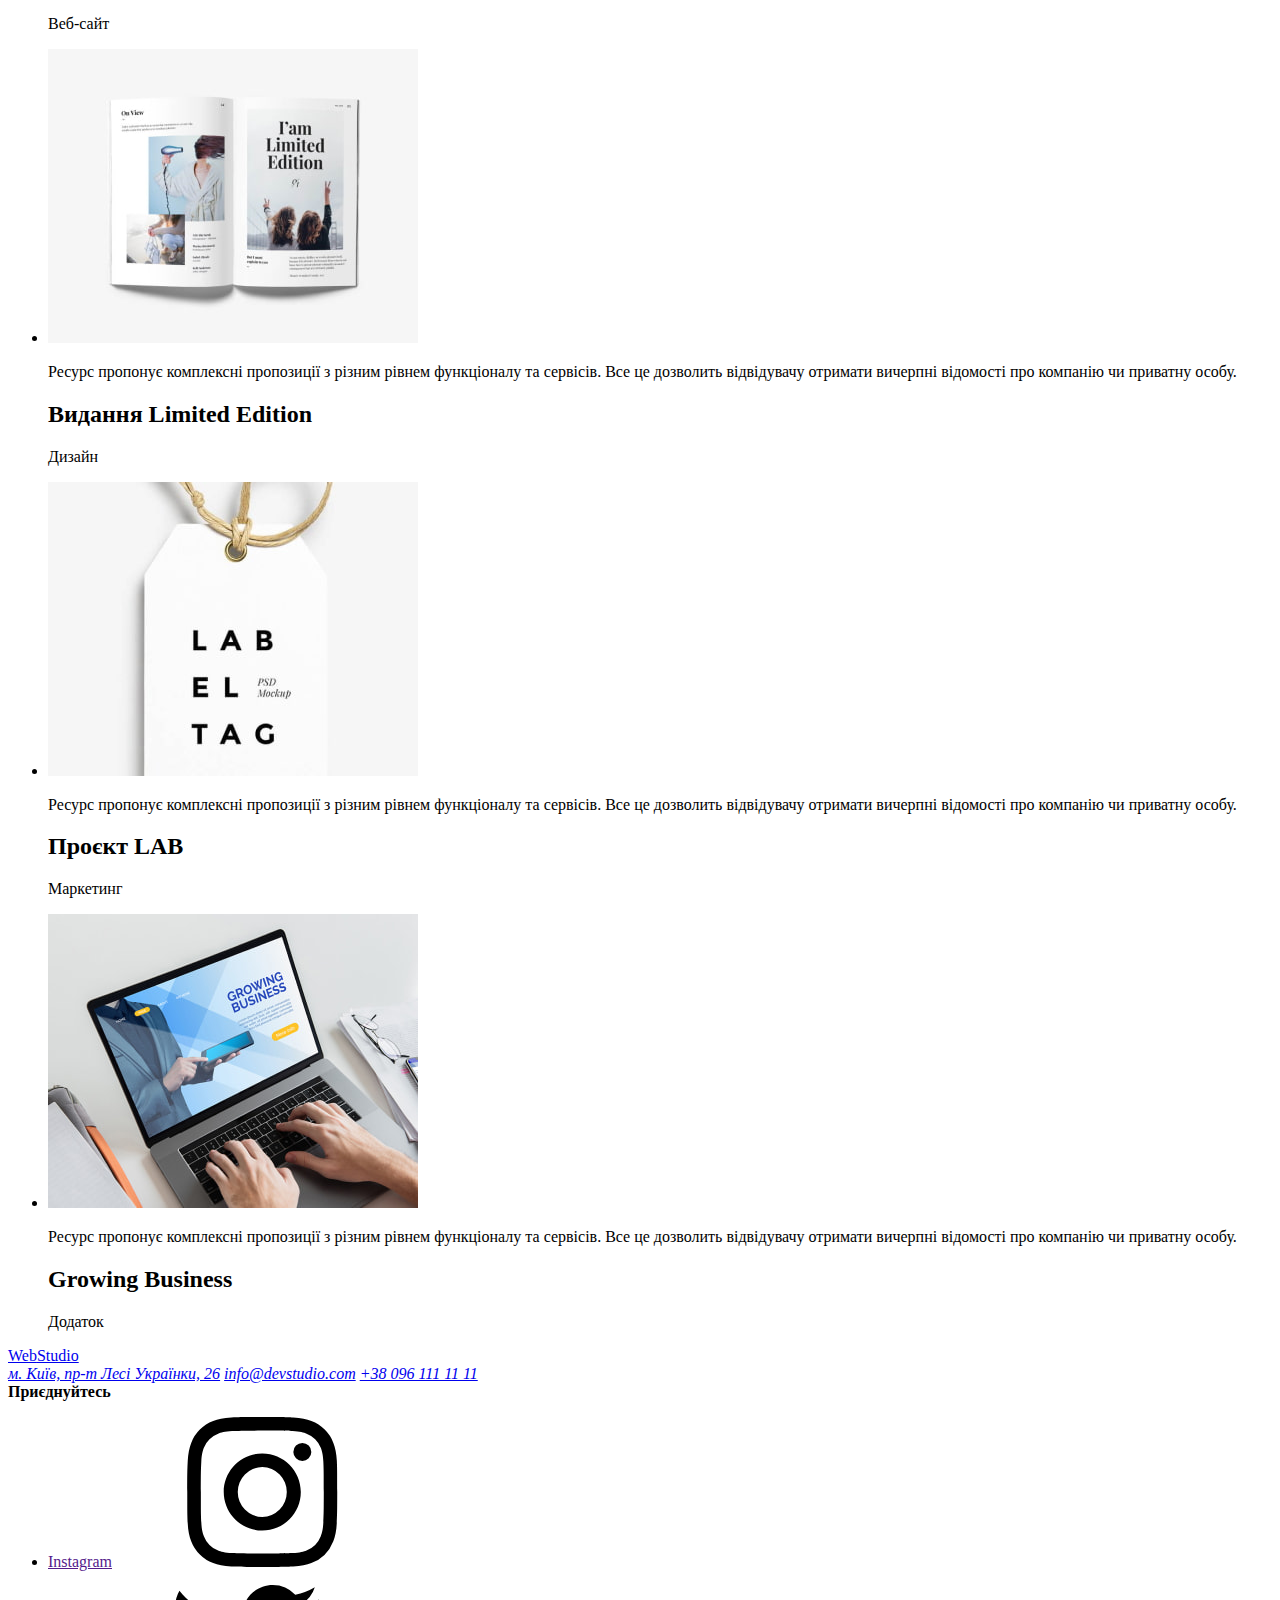
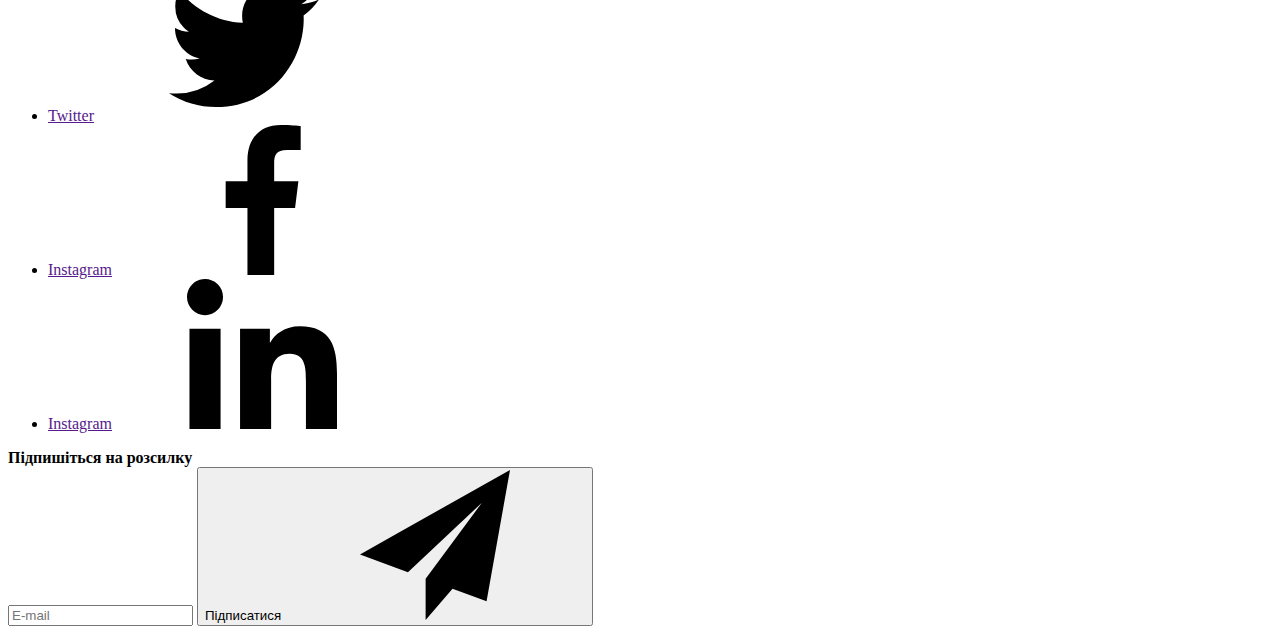
==== commit 4c8a4a54: "added adaptive styles to portfolio page" ====
--- a/portfolio.html
+++ b/portfolio.html
@@ -89,7 +89,6 @@
             <li class="filters__item">
               <button type="button" class="btn btn--secondary">Додатки</button>
             </li>
-            <br />
             <li class="filters__item">
               <button type="button" class="btn btn--secondary">Дизайн</button>
             </li>
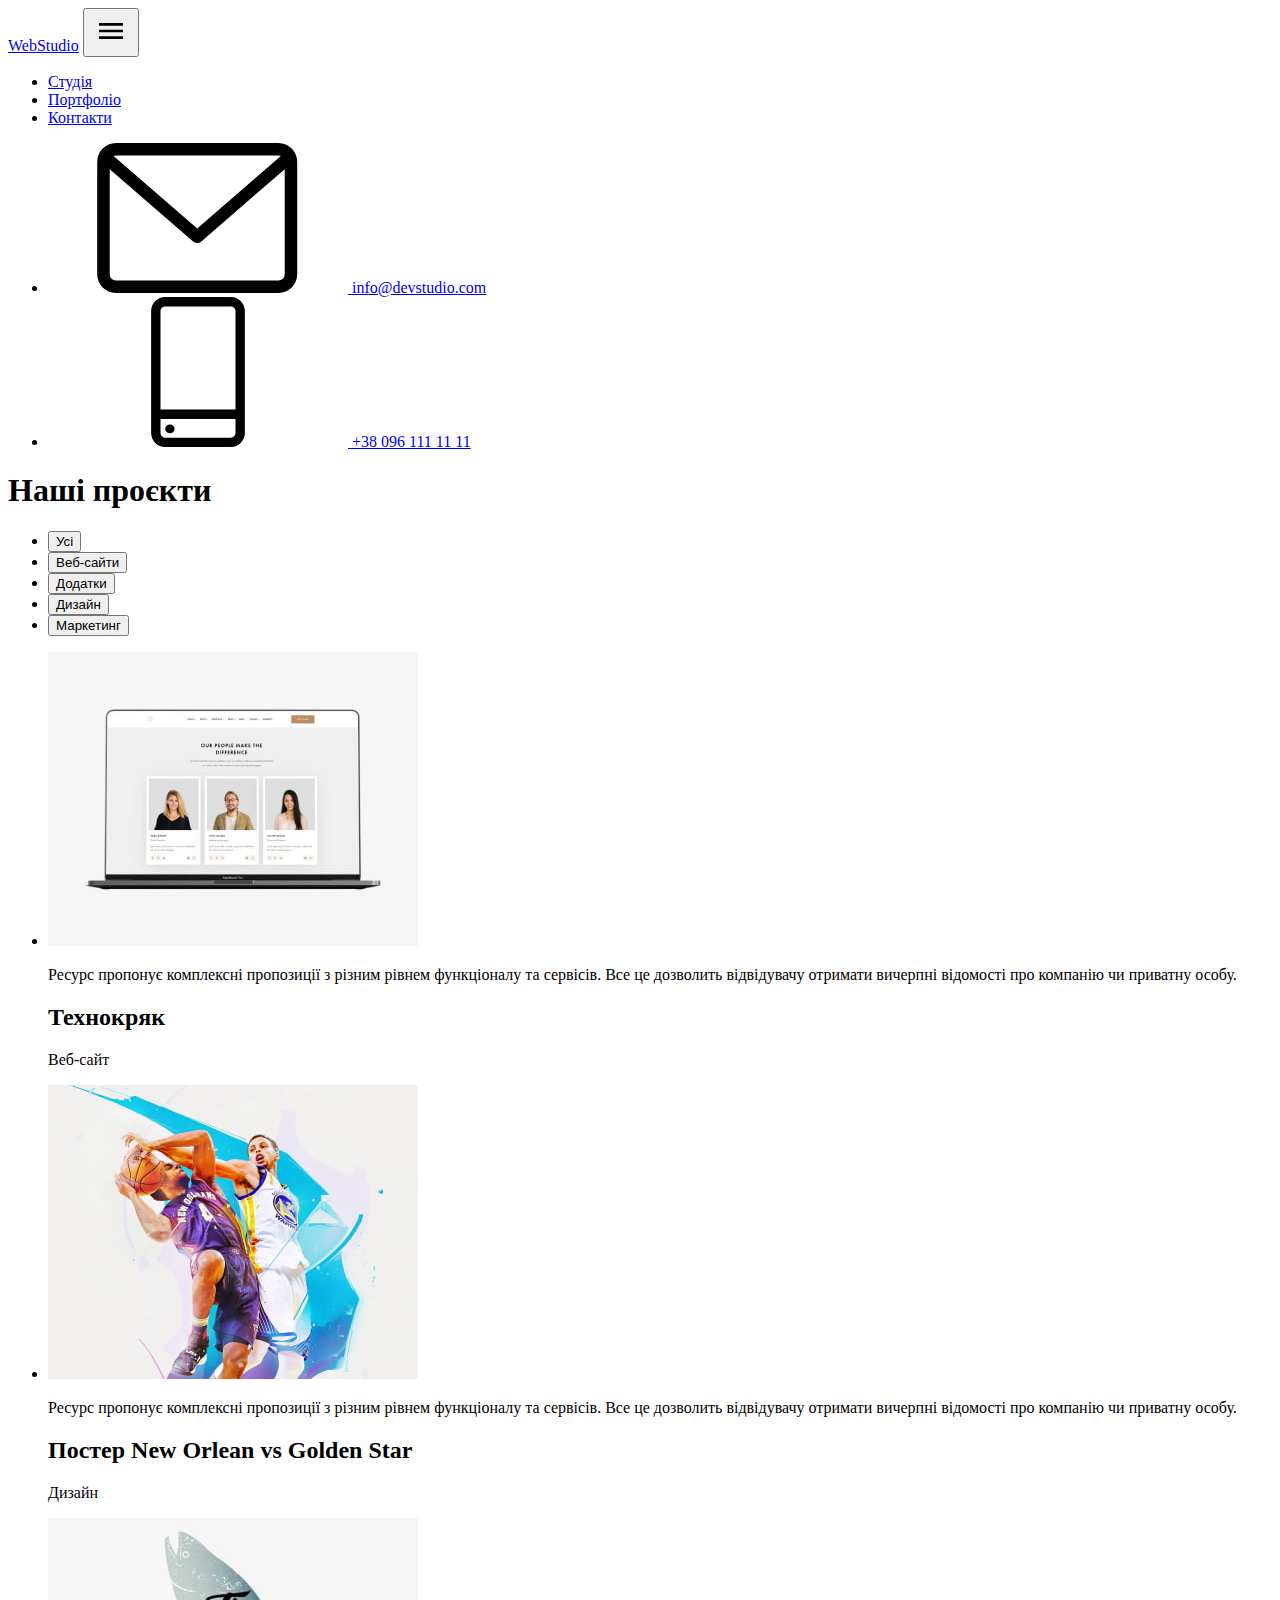
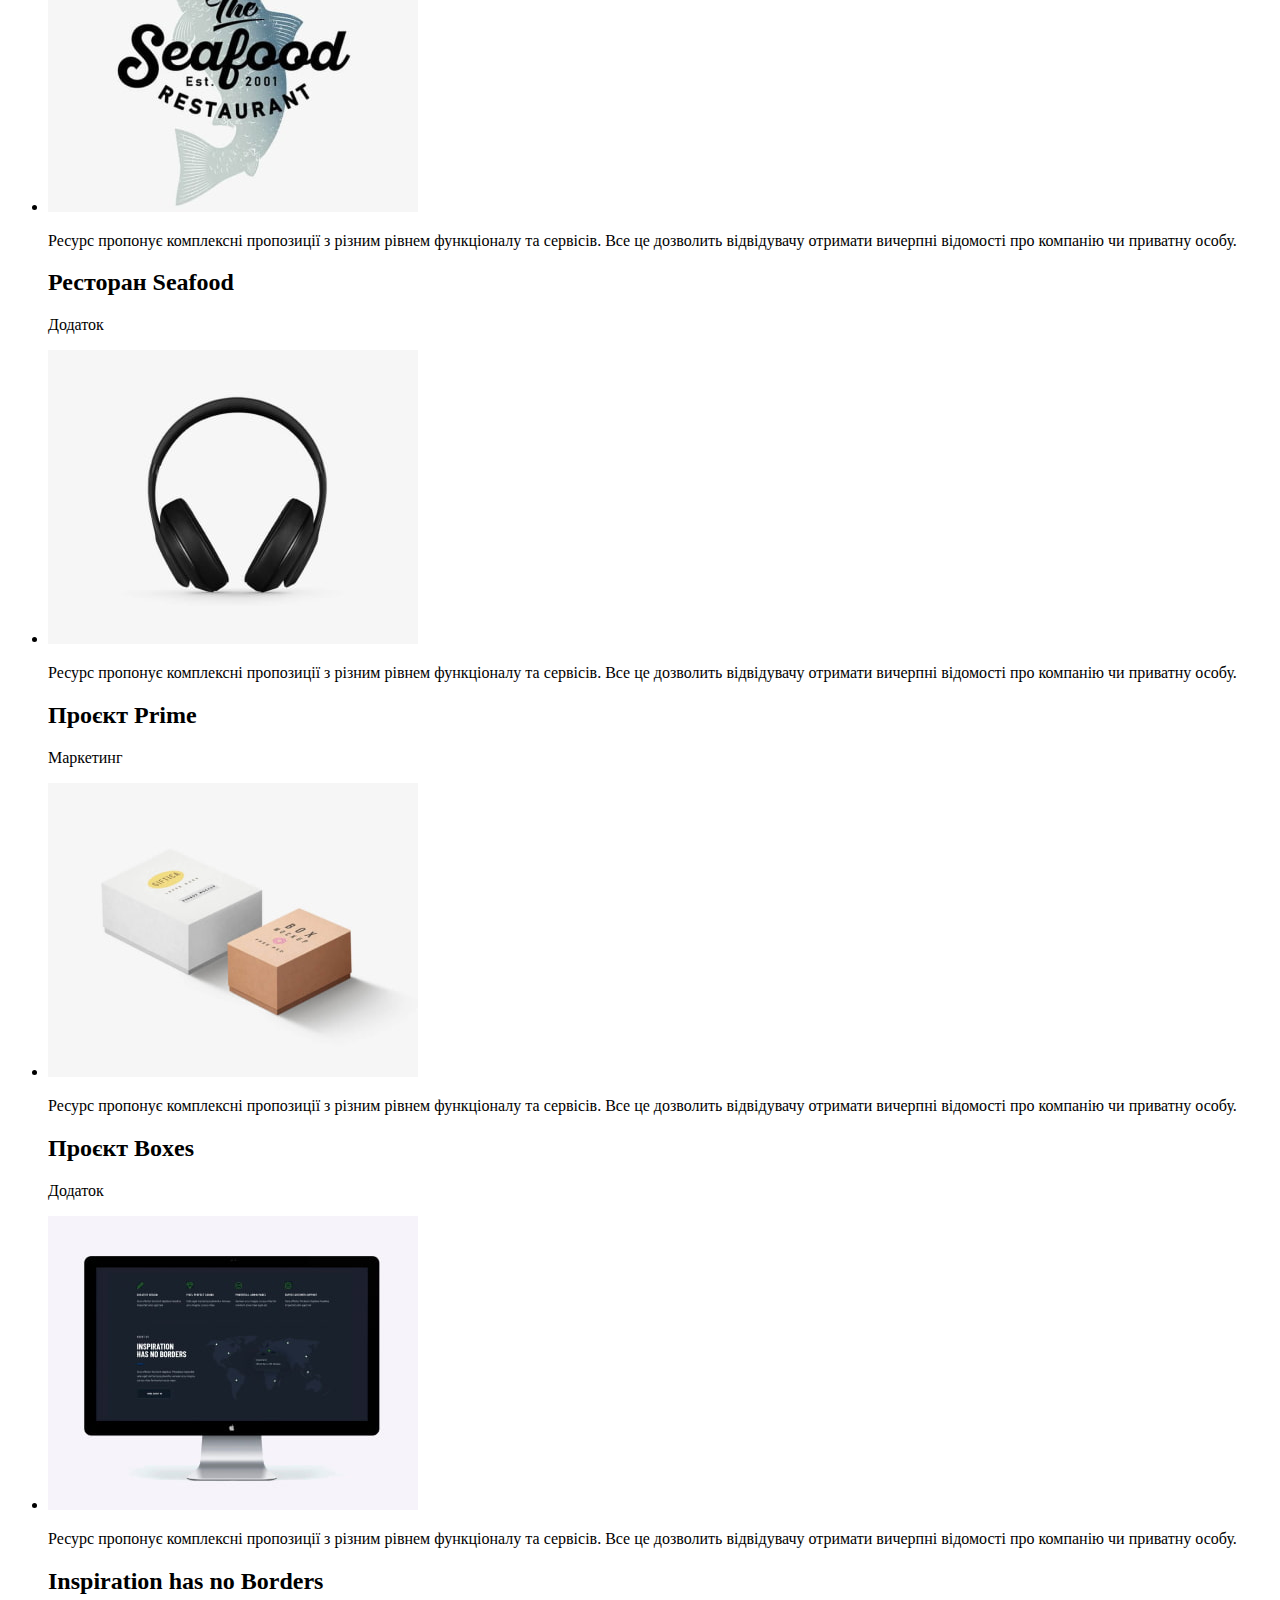
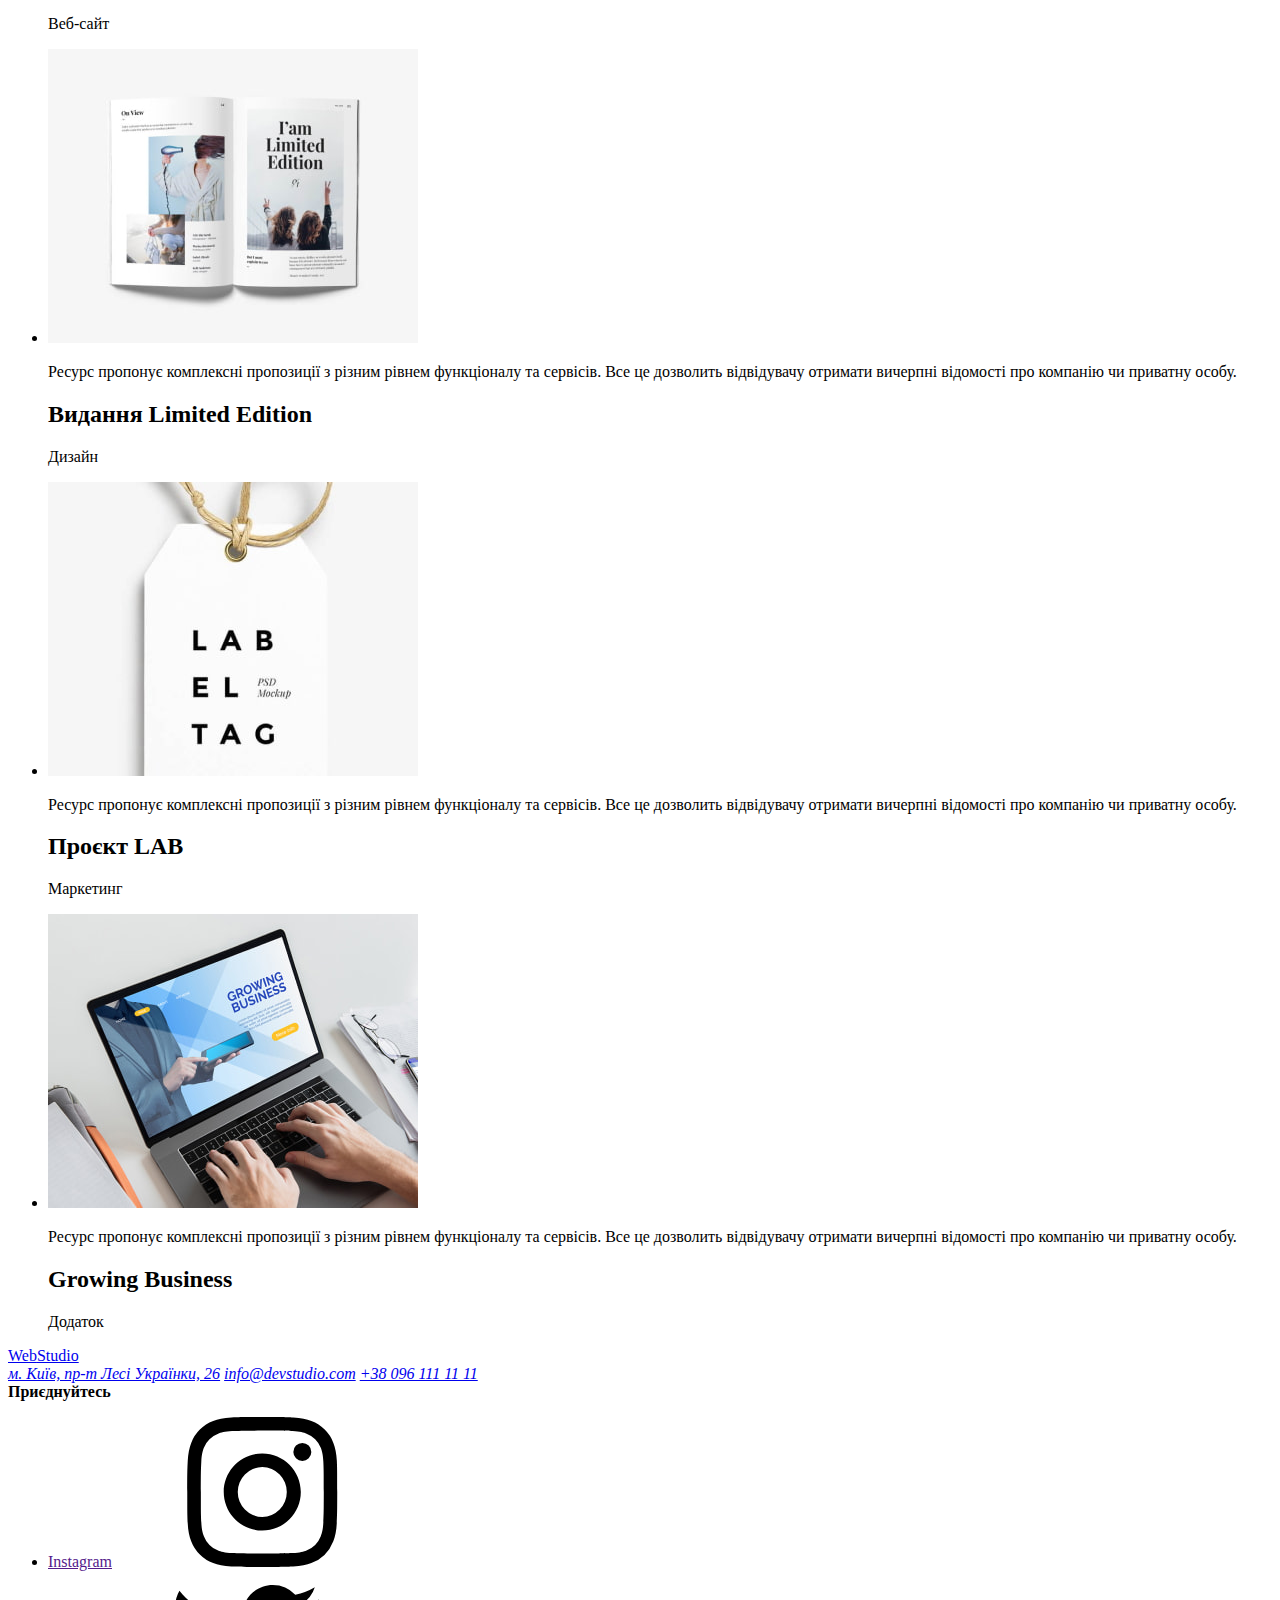
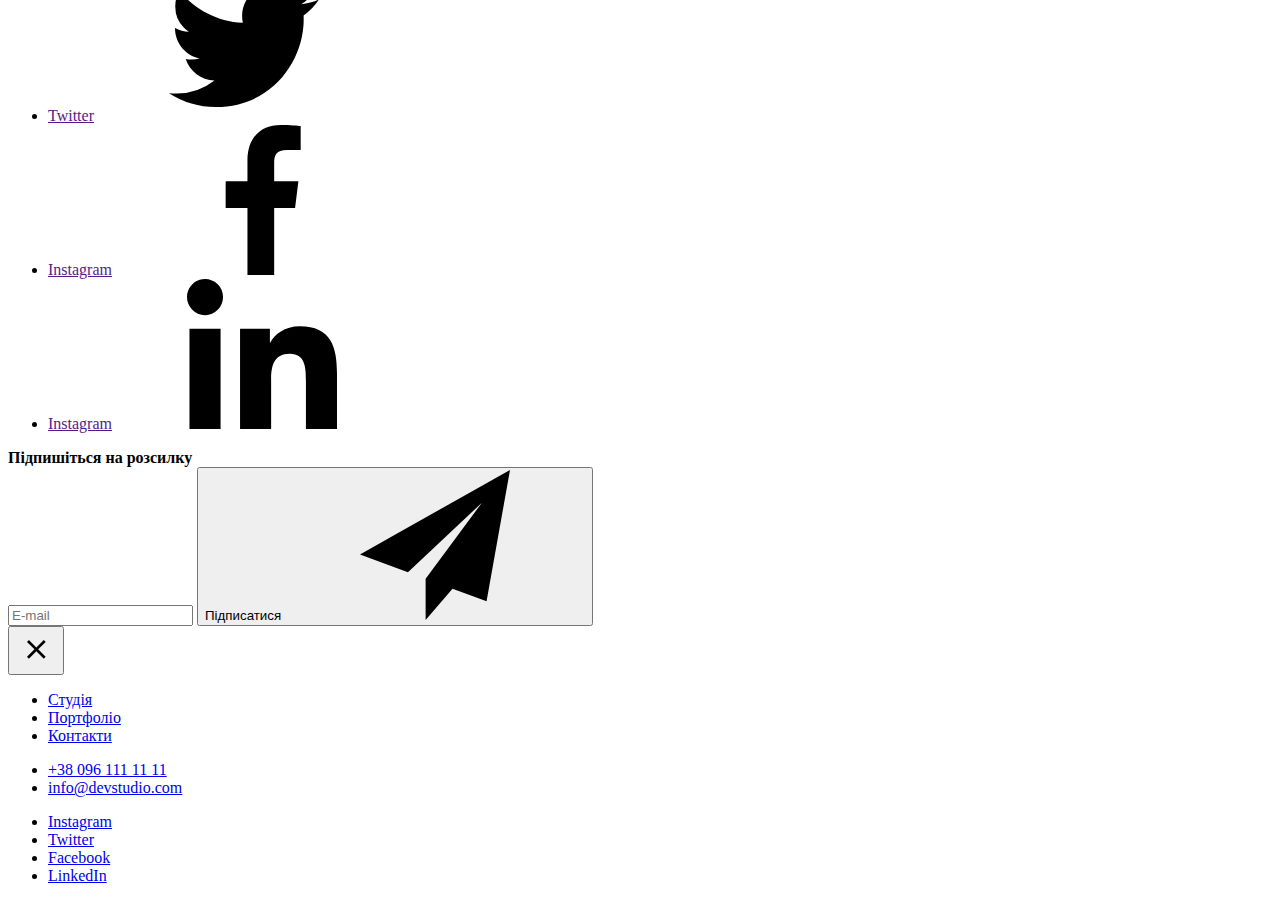
==== commit 373f0bed: "fixed header and footer at portfolio page" ====
--- a/portfolio.html
+++ b/portfolio.html
@@ -4,7 +4,7 @@
     <meta charset="UTF-8" />
     <meta http-equiv="X-UA-Compatible" content="IE=edge" />
     <meta name="viewport" content="width=device-width, initial-scale=1.0" />
-    <title>Portfolio</title>
+    <title>WebStudio</title>
     <link
       href="https://fonts.googleapis.com/css2?family=Raleway:wght@700&family=Roboto:wght@400;500;700;900&display=swap"
       rel="stylesheet"
@@ -21,30 +21,34 @@
   <body>
     <header class="header">
       <div class="container header__wrapper">
-        <a href="/" class="logo link"
-          ><span class="logo__text">Web</span>Studio</a
+        <a href="/" class="logo"><span class="logo__text">Web</span>Studio</a>
+        <button
+          type="button"
+          class="menu-button"
+          aria-expanded="false"
+          aria-controls="menu"
+          data-open-menu-button
         >
-        <button type="button" class="header__button">
-          <svg width="40" height="40" class="header__icon">
-            <use href=""></use>
-            <use href=""></use>
+          <svg width="40" height="40" aria-label="Switcher for mobile menu">
+            <use
+              href="./images/icons-min.svg#icon-menu"
+              class="header__icon-menu"
+            ></use>
           </svg>
         </button>
-        <div class="header__inner-wrapper">
+        <div class="header__menu">
           <nav class="nav">
             <ul class="nav__list list">
               <li class="nav__item">
-                <a href="index.html" class="header__link nav__link link"
-                  >Студія</a
-                >
+                <a href="index.html" class="header__link nav__link">Студія</a>
               </li>
               <li class="nav__item">
-                <a href="portfolio.html" class="header__link nav__link link"
+                <a href="portfolio.html" class="header__link nav__link"
                   >Портфоліо</a
                 >
               </li>
               <li class="nav__item">
-                <a href="#" class="header__link nav__link link">Контакти</a>
+                <a href="#" class="header__link nav__link">Контакти</a>
               </li>
             </ul>
           </nav>
@@ -52,7 +56,7 @@
             <li class="contacts__item">
               <a
                 href="mailto:info@devstudio.com"
-                class="header__link contacts__link link"
+                class="header__link contacts__link"
                 ><svg class="contacts__icon">
                   <use href="./images/icons-min.svg#icon-envelope"></use>
                 </svg>
@@ -60,9 +64,7 @@
               >
             </li>
             <li class="contacts__item">
-              <a
-                href="tel:+38096111111"
-                class="header__link contacts__link link"
+              <a href="tel:+38096111111" class="header__link contacts__link"
                 ><svg class="contacts__icon">
                   <use href="./images/icons-min.svg#icon-smartphone"></use>
                 </svg>
@@ -376,5 +378,57 @@
         </form>
       </div>
     </footer>
+    <div class="menu" id="menu" data-menu>
+      <button type="button" class="menu-button" data-close-menu-button>
+        <svg width="40" height="40" aria-label="Switcher for mobile menu">
+          <use
+            href="./images/icons-min.svg#icon-close"
+            class="header__icon-cross"
+          ></use>
+        </svg>
+      </button>
+      <nav class="menu-nav">
+        <ul class="menu-nav__list list">
+          <li class="menu-nav__item">
+            <a href="index.html" class="menu-nav__link">Студія</a>
+          </li>
+          <li class="menu-nav__item">
+            <a href="portfolio.html" class="menu-nav__link">Портфоліо</a>
+          </li>
+          <li class="menu-nav__item">
+            <a href="#" class="menu-nav__link">Контакти</a>
+          </li>
+        </ul>
+      </nav>
+      <div class="menu__inner-wrapper">
+        <ul class="menu-contacts list">
+          <li class="menu-contacts__item">
+            <a href="tel:+38096111111" class="menu-contacts__link">
+              +38 096 111 11 11</a
+            >
+          </li>
+          <li class="menu-contacts__item">
+            <a href="mailto:info@devstudio.com" class="menu-contacts__link">
+              info@devstudio.com</a
+            >
+          </li>
+        </ul>
+        <ul class="menu-socials list">
+          <li class="menu-socials__item">
+            <a href="#" class="menu-socials__link">Instagram</a>
+          </li>
+          <li class="menu-socials__item">
+            <a href="#" class="menu-socials__link">Twitter</a>
+          </li>
+          <li class="menu-socials__item">
+            <a href="#" class="menu-socials__link">Facebook</a>
+          </li>
+          <li class="menu-socials__item">
+            <a href="#" class="menu-socials__link">LinkedIn</a>
+          </li>
+        </ul>
+      </div>
+    </div>
+    <script src="./js/menu.js"></script>
   </body>
 </html>
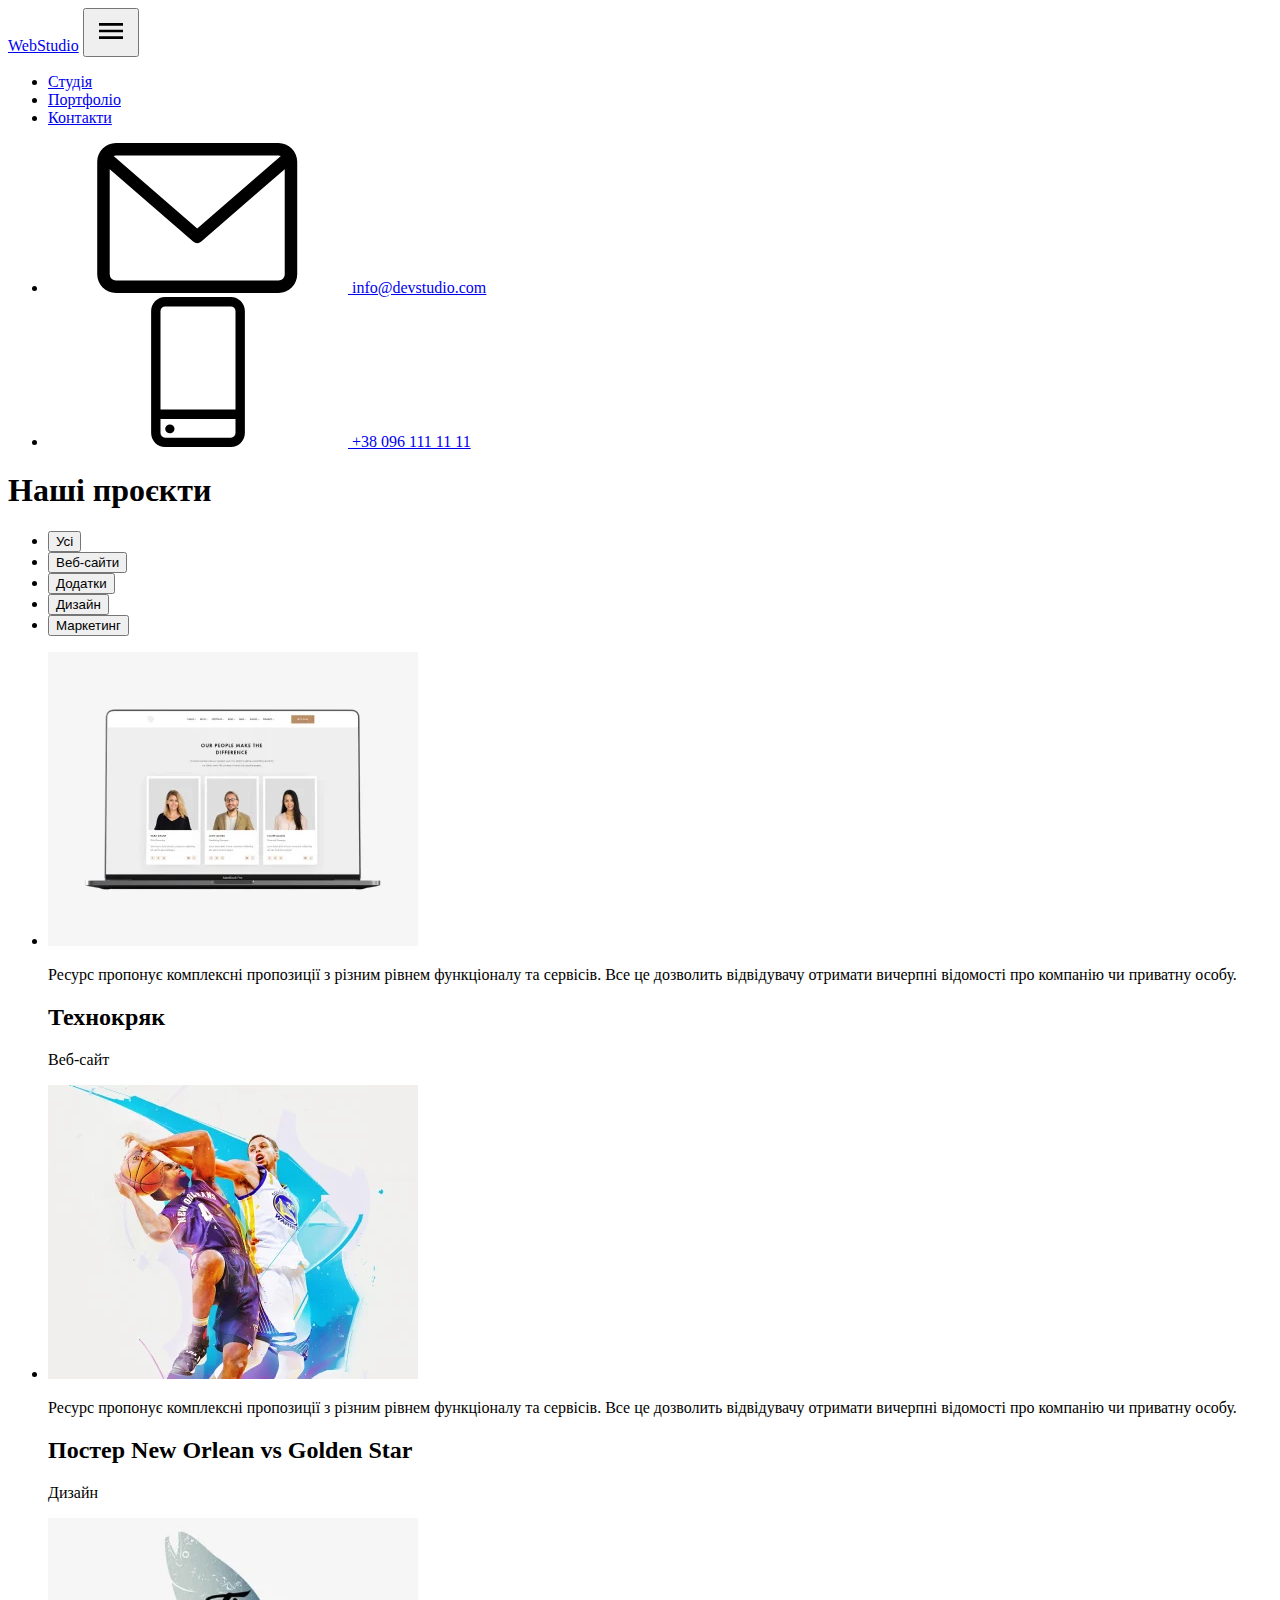
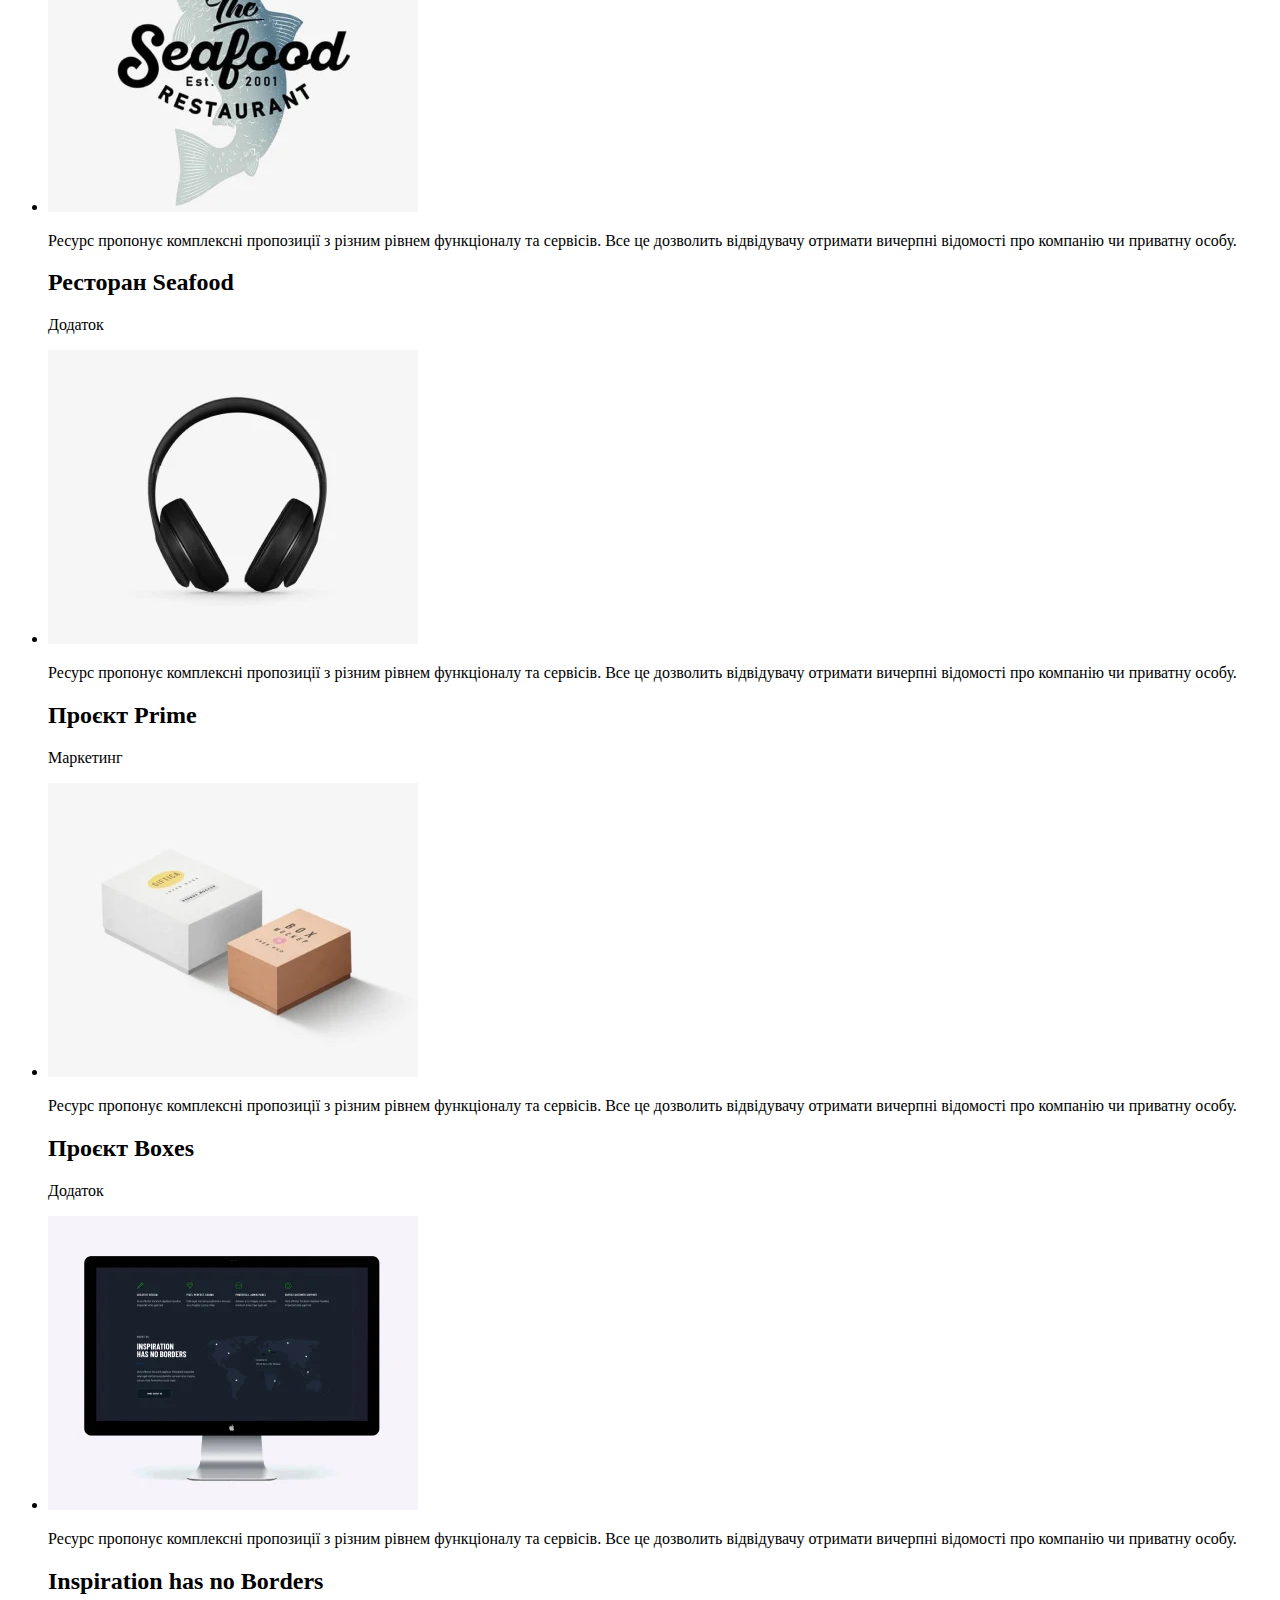
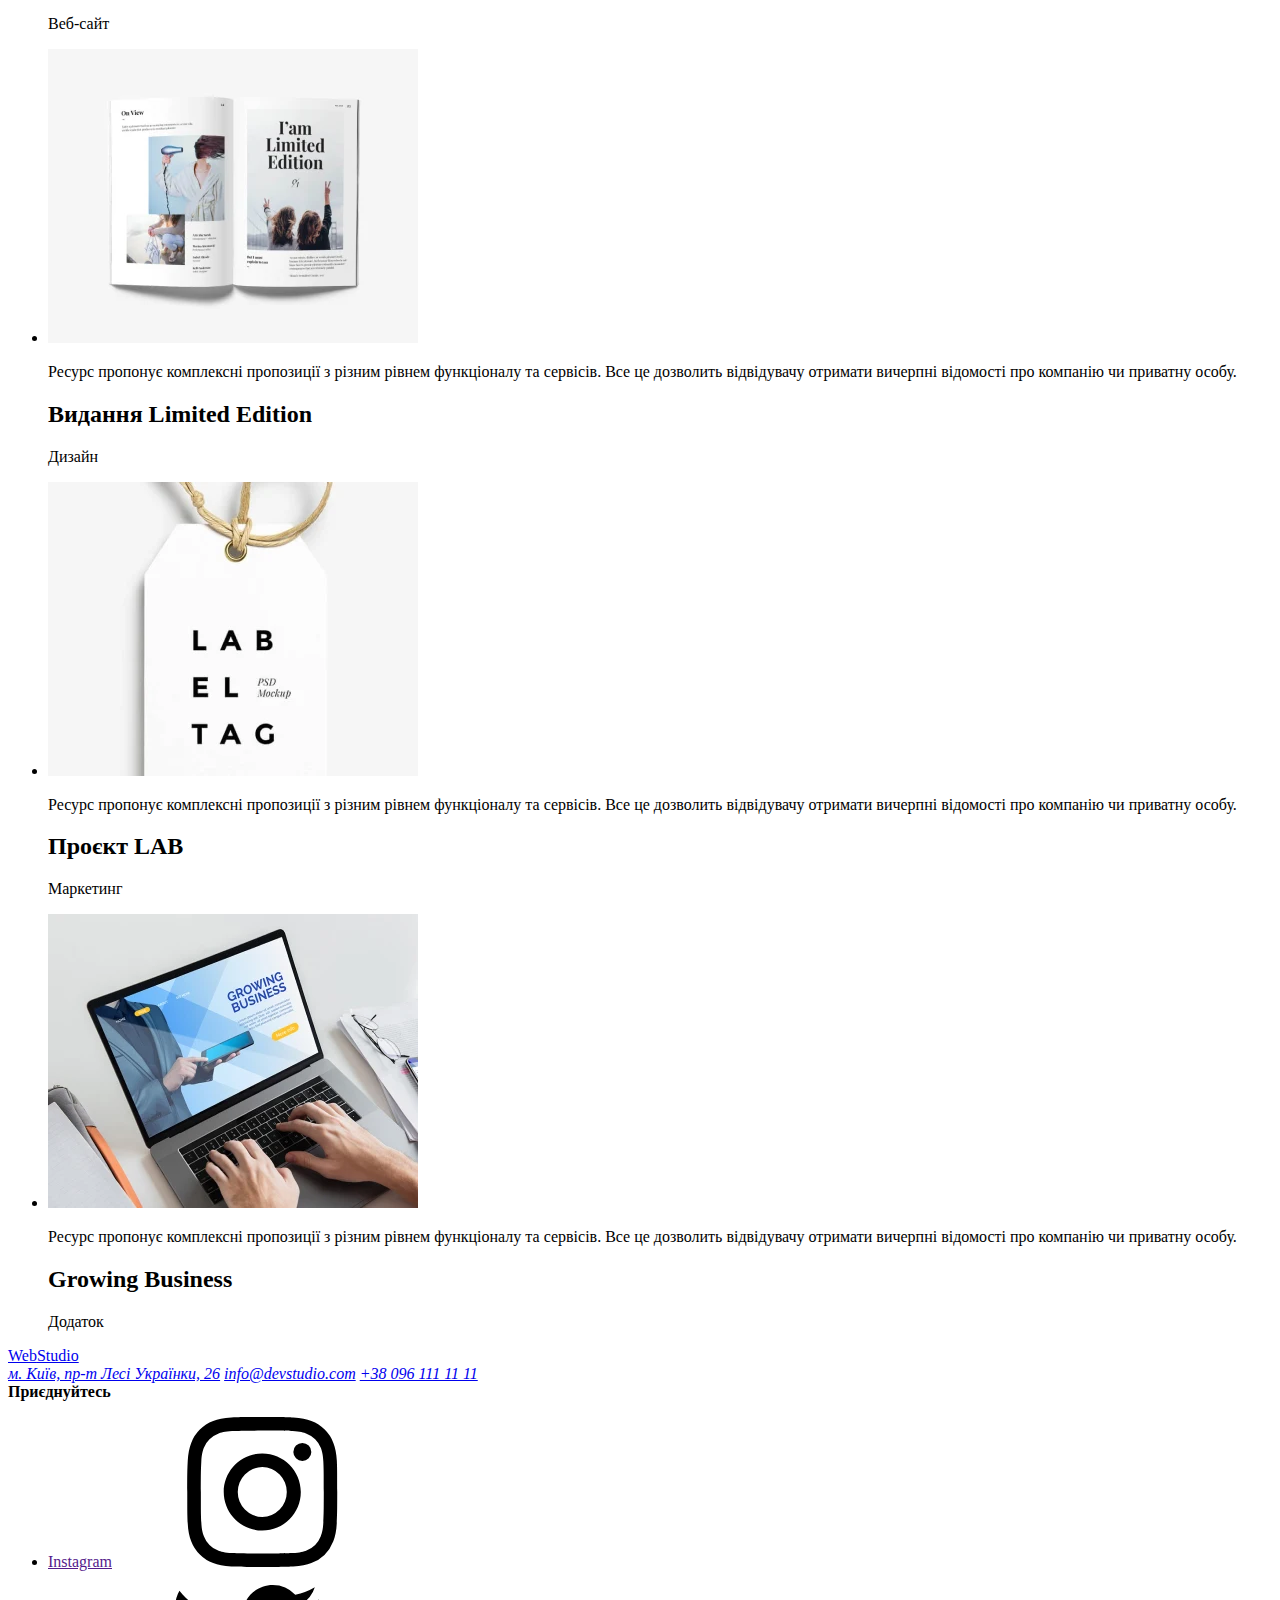
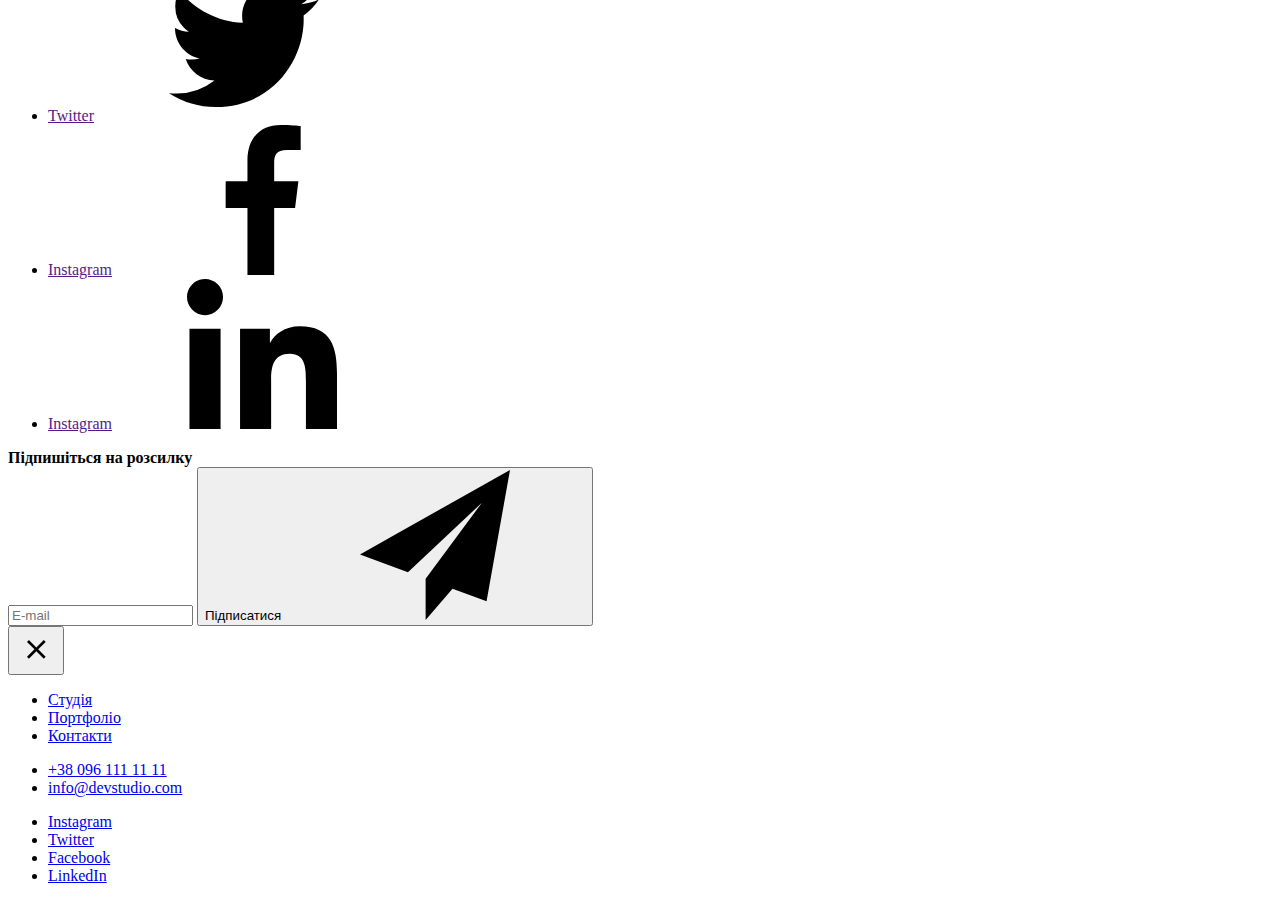
==== commit a15f3398: "done adaptive images for main and portfolio pages" ====
--- a/portfolio.html
+++ b/portfolio.html
@@ -103,12 +103,66 @@
           <ul class="projects list">
             <li class="projects__item">
               <div class="projects__thumb">
-                <img
-                  width="370"
-                  height="294"
-                  src="./images/technocrack.jpg"
-                  alt="Веб-сайт з картками спеціалістів."
-                />
+                <picture>
+                  <source
+                    srcset="
+                      ./images/mobile-images-min/project1-450.webp    450w,
+                      ./images/mobile-images-min/project1-450@2x.webp 900w
+                    "
+                    media="(max-width: 480px)"
+                    sizes="450px"
+                    type="image/webp"
+                  />
+                  <source
+                    srcset="
+                      ./images/mobile-images-min/project1-450.jpg    450w,
+                      ./images/mobile-images-min/project1-450@2x.jpg 900w
+                    "
+                    media="(max-width: 480px)"
+                    sizes="450px"
+                    type="image/jpeg"
+                  />
+                  <source
+                    srcset="
+                      ./images/tablet-images-min/project1-354.webp    354w,
+                      ./images/tablet-images-min/project1-354@2x.webp 708w
+                    "
+                    media="(min-width: 481px) and (max-width: 768px)"
+                    sizes="354px"
+                    type="image/webp"
+                  />
+                  <source
+                    srcset="
+                      ./images/tablet-images-min/project1-354.jpg    354w,
+                      ./images/tablet-images-min/project1-354@2x.jpg 708w
+                    "
+                    media="(min-width: 481px) and (max-width: 768px)"
+                    sizes="354px"
+                    type="image/jpeg"
+                  />
+                  <source
+                    srcset="
+                      ./images/desktop-images-min/project1-370.webp    370w,
+                      ./images/desktop-images-min/project1-370@2x.webp 740w
+                    "
+                    media="(min-width: 769px)"
+                    sizes="370px"
+                    type="image/webp"
+                  />
+                  <source
+                    srcset="
+                      ./images/desktop-images-min/project1-370.jpg    370w,
+                      ./images/desktop-images-min/project1-370@2x.jpg 740w
+                    "
+                    media="(min-width: 769px)"
+                    sizes="370px"
+                    type="image/jpeg"
+                  />
+                  <img
+                    src="./images/mobile-images-min/project1-450.jpg"
+                    alt="Веб-сайт з картками спеціалістів."
+                  />
+                </picture>
                 <p class="projects__overlay">
                   Ресурс пропонує комплексні пропозиції з різним рівнем
                   функціоналу та сервісів. Все це дозволить відвідувачу отримати
@@ -122,12 +176,66 @@
             </li>
             <li class="projects__item">
               <div class="projects__thumb">
-                <img
-                  width="370"
-                  height="294"
-                  src="./images/new_orlean.jpg"
-                  alt="Два баскетболісти"
-                />
+                <picture>
+                  <source
+                    srcset="
+                      ./images/mobile-images-min/project2-450.webp    450w,
+                      ./images/mobile-images-min/project2-450@2x.webp 900w
+                    "
+                    media="(max-width: 480px)"
+                    sizes="450px"
+                    type="image/webp"
+                  />
+                  <source
+                    srcset="
+                      ./images/mobile-images-min/project2-450.jpg    450w,
+                      ./images/mobile-images-min/project2-450@2x.jpg 900w
+                    "
+                    media="(max-width: 480px)"
+                    sizes="450px"
+                    type="image/jpeg"
+                  />
+                  <source
+                    srcset="
+                      ./images/tablet-images-min/project2-354.webp    354w,
+                      ./images/tablet-images-min/project2-354@2x.webp 708w
+                    "
+                    media="(min-width: 481px) and (max-width: 768px)"
+                    sizes="354px"
+                    type="image/webp"
+                  />
+                  <source
+                    srcset="
+                      ./images/tablet-images-min/project2-354.jpg    354w,
+                      ./images/tablet-images-min/project2-354@2x.jpg 708w
+                    "
+                    media="(min-width: 481px) and (max-width: 768px)"
+                    sizes="354px"
+                    type="image/jpeg"
+                  />
+                  <source
+                    srcset="
+                      ./images/desktop-images-min/project2-370.webp    370w,
+                      ./images/desktop-images-min/project2-370@2x.webp 740w
+                    "
+                    media="(min-width: 769px)"
+                    sizes="370px"
+                    type="image/webp"
+                  />
+                  <source
+                    srcset="
+                      ./images/desktop-images-min/project2-370.jpg    370w,
+                      ./images/desktop-images-min/project2-370@2x.jpg 740w
+                    "
+                    media="(min-width: 769px)"
+                    sizes="370px"
+                    type="image/jpeg"
+                  />
+                  <img
+                    src="./images/mobile-images-min/project2-450.jpg"
+                    alt="Два баскетболісти"
+                  />
+                </picture>
                 <p class="projects__overlay">
                   Ресурс пропонує комплексні пропозиції з різним рівнем
                   функціоналу та сервісів. Все це дозволить відвідувачу отримати
@@ -144,12 +252,66 @@
             </li>
             <li class="projects__item">
               <div class="projects__thumb">
-                <img
-                  width="370"
-                  height="294"
-                  src="./images/seafood.jpg"
-                  alt="Лого з зображенням риби."
-                />
+                <picture>
+                  <source
+                    srcset="
+                      ./images/mobile-images-min/project3-450.webp    450w,
+                      ./images/mobile-images-min/project3-450@2x.webp 900w
+                    "
+                    media="(max-width: 480px)"
+                    sizes="450px"
+                    type="image/webp"
+                  />
+                  <source
+                    srcset="
+                      ./images/mobile-images-min/project3-450.jpg    450w,
+                      ./images/mobile-images-min/project3-450@2x.jpg 900w
+                    "
+                    media="(max-width: 480px)"
+                    sizes="450px"
+                    type="image/jpeg"
+                  />
+                  <source
+                    srcset="
+                      ./images/tablet-images-min/project3-354.webp    354w,
+                      ./images/tablet-images-min/project3-354@2x.webp 708w
+                    "
+                    media="(min-width: 481px) and (max-width: 768px)"
+                    sizes="354px"
+                    type="image/webp"
+                  />
+                  <source
+                    srcset="
+                      ./images/tablet-images-min/project3-354.jpg    354w,
+                      ./images/tablet-images-min/project3-354@2x.jpg 708w
+                    "
+                    media="(min-width: 481px) and (max-width: 768px)"
+                    sizes="354px"
+                    type="image/jpeg"
+                  />
+                  <source
+                    srcset="
+                      ./images/desktop-images-min/project3-370.webp    370w,
+                      ./images/desktop-images-min/project3-370@2x.webp 740w
+                    "
+                    media="(min-width: 769px)"
+                    sizes="370px"
+                    type="image/webp"
+                  />
+                  <source
+                    srcset="
+                      ./images/desktop-images-min/project3-370.jpg    370w,
+                      ./images/desktop-images-min/project3-370@2x.jpg 740w
+                    "
+                    media="(min-width: 769px)"
+                    sizes="370px"
+                    type="image/jpeg"
+                  />
+                  <img
+                    src="./images/mobile-images-min/project3-450.jpg"
+                    alt="Лого з зображенням риби."
+                  />
+                </picture>
                 <p class="projects__overlay">
                   Ресурс пропонує комплексні пропозиції з різним рівнем
                   функціоналу та сервісів. Все це дозволить відвідувачу отримати
@@ -164,12 +326,66 @@
             </li>
             <li class="projects__item">
               <div class="projects__thumb">
-                <img
-                  width="370"
-                  height="294"
-                  src="./images/prime.jpg"
-                  alt="Навушники чорні"
-                />
+                <picture>
+                  <source
+                    srcset="
+                      ./images/mobile-images-min/project4-450.webp    450w,
+                      ./images/mobile-images-min/project4-450@2x.webp 900w
+                    "
+                    media="(max-width: 480px)"
+                    sizes="450px"
+                    type="image/webp"
+                  />
+                  <source
+                    srcset="
+                      ./images/mobile-images-min/project4-450.jpg    450w,
+                      ./images/mobile-images-min/project4-450@2x.jpg 900w
+                    "
+                    media="(max-width: 480px)"
+                    sizes="450px"
+                    type="image/jpeg"
+                  />
+                  <source
+                    srcset="
+                      ./images/tablet-images-min/project4-354.webp    354w,
+                      ./images/tablet-images-min/project4-354@2x.webp 708w
+                    "
+                    media="(min-width: 481px) and (max-width: 768px)"
+                    sizes="354px"
+                    type="image/webp"
+                  />
+                  <source
+                    srcset="
+                      ./images/tablet-images-min/project4-354.jpg    354w,
+                      ./images/tablet-images-min/project4-354@2x.jpg 708w
+                    "
+                    media="(min-width: 481px) and (max-width: 768px)"
+                    sizes="354px"
+                    type="image/jpeg"
+                  />
+                  <source
+                    srcset="
+                      ./images/desktop-images-min/project4-370.webp    370w,
+                      ./images/desktop-images-min/project4-370@2x.webp 740w
+                    "
+                    media="(min-width: 769px)"
+                    sizes="370px"
+                    type="image/webp"
+                  />
+                  <source
+                    srcset="
+                      ./images/desktop-images-min/project4-370.jpg    370w,
+                      ./images/desktop-images-min/project4-370@2x.jpg 740w
+                    "
+                    media="(min-width: 769px)"
+                    sizes="370px"
+                    type="image/jpeg"
+                  />
+                  <img
+                    src="./images/mobile-images-min/project4-450.jpg"
+                    alt="Навушники чорні"
+                  />
+                </picture>
                 <p class="projects__overlay">
                   Ресурс пропонує комплексні пропозиції з різним рівнем
                   функціоналу та сервісів. Все це дозволить відвідувачу отримати
@@ -184,12 +400,66 @@
             </li>
             <li class="projects__item">
               <div class="projects__thumb">
-                <img
-                  width="370"
-                  height="294"
-                  src="./images/boxes.jpg"
-                  alt="Два бокси"
-                />
+                <picture>
+                  <source
+                    srcset="
+                      ./images/mobile-images-min/project5-450.webp    450w,
+                      ./images/mobile-images-min/project5-450@2x.webp 900w
+                    "
+                    media="(max-width: 480px)"
+                    sizes="450px"
+                    type="image/webp"
+                  />
+                  <source
+                    srcset="
+                      ./images/mobile-images-min/project5-450.jpg    450w,
+                      ./images/mobile-images-min/project5-450@2x.jpg 900w
+                    "
+                    media="(max-width: 480px)"
+                    sizes="450px"
+                    type="image/jpeg"
+                  />
+                  <source
+                    srcset="
+                      ./images/tablet-images-min/project5-354.webp    354w,
+                      ./images/tablet-images-min/project5-354@2x.webp 708w
+                    "
+                    media="(min-width: 481px) and (max-width: 768px)"
+                    sizes="354px"
+                    type="image/webp"
+                  />
+                  <source
+                    srcset="
+                      ./images/tablet-images-min/project5-354.jpg    354w,
+                      ./images/tablet-images-min/project5-354@2x.jpg 708w
+                    "
+                    media="(min-width: 481px) and (max-width: 768px)"
+                    sizes="354px"
+                    type="image/jpeg"
+                  />
+                  <source
+                    srcset="
+                      ./images/desktop-images-min/project5-370.webp    370w,
+                      ./images/desktop-images-min/project5-370@2x.webp 740w
+                    "
+                    media="(min-width: 769px)"
+                    sizes="370px"
+                    type="image/webp"
+                  />
+                  <source
+                    srcset="
+                      ./images/desktop-images-min/project5-370.jpg    370w,
+                      ./images/desktop-images-min/project5-370@2x.jpg 740w
+                    "
+                    media="(min-width: 769px)"
+                    sizes="370px"
+                    type="image/jpeg"
+                  />
+                  <img
+                    src="./images/mobile-images-min/project5-450.jpg"
+                    alt="Два бокси"
+                  />
+                </picture>
                 <p class="projects__overlay">
                   Ресурс пропонує комплексні пропозиції з різним рівнем
                   функціоналу та сервісів. Все це дозволить відвідувачу отримати
@@ -204,12 +474,66 @@
             </li>
             <li class="projects__item">
               <div class="projects__thumb">
-                <img
-                  width="370"
-                  height="294"
-                  src="./images/inspiration.jpg"
-                  alt="Монітор з веб-сайтом."
-                />
+                <picture>
+                  <source
+                    srcset="
+                      ./images/mobile-images-min/project6-450.webp    450w,
+                      ./images/mobile-images-min/project6-450@2x.webp 900w
+                    "
+                    media="(max-width: 480px)"
+                    sizes="450px"
+                    type="image/webp"
+                  />
+                  <source
+                    srcset="
+                      ./images/mobile-images-min/project6-450.jpg    450w,
+                      ./images/mobile-images-min/project6-450@2x.jpg 900w
+                    "
+                    media="(max-width: 480px)"
+                    sizes="450px"
+                    type="image/jpeg"
+                  />
+                  <source
+                    srcset="
+                      ./images/tablet-images-min/project6-354.webp    354w,
+                      ./images/tablet-images-min/project6-354@2x.webp 708w
+                    "
+                    media="(min-width: 481px) and (max-width: 768px)"
+                    sizes="354px"
+                    type="image/webp"
+                  />
+                  <source
+                    srcset="
+                      ./images/tablet-images-min/project6-354.jpg    354w,
+                      ./images/tablet-images-min/project6-354@2x.jpg 708w
+                    "
+                    media="(min-width: 481px) and (max-width: 768px)"
+                    sizes="354px"
+                    type="image/jpeg"
+                  />
+                  <source
+                    srcset="
+                      ./images/desktop-images-min/project6-370.webp    370w,
+                      ./images/desktop-images-min/project6-370@2x.webp 740w
+                    "
+                    media="(min-width: 769px)"
+                    sizes="370px"
+                    type="image/webp"
+                  />
+                  <source
+                    srcset="
+                      ./images/desktop-images-min/project6-370.jpg    370w,
+                      ./images/desktop-images-min/project6-370@2x.jpg 740w
+                    "
+                    media="(min-width: 769px)"
+                    sizes="370px"
+                    type="image/jpeg"
+                  />
+                  <img
+                    src="./images/mobile-images-min/project6-450.jpg"
+                    alt="Монітор з веб-сайтом."
+                  />
+                </picture>
                 <p class="projects__overlay">
                   Ресурс пропонує комплексні пропозиції з різним рівнем
                   функціоналу та сервісів. Все це дозволить відвідувачу отримати
@@ -224,12 +548,66 @@
             </li>
             <li class="projects__item">
               <div class="projects__thumb">
-                <img
-                  width="370"
-                  height="294"
-                  src="./images/limited-edition.jpg"
-                  alt="Відкритий журнал"
-                />
+                <picture>
+                  <source
+                    srcset="
+                      ./images/mobile-images-min/project7-450.webp    450w,
+                      ./images/mobile-images-min/project7-450@2x.webp 900w
+                    "
+                    media="(max-width: 480px)"
+                    sizes="450px"
+                    type="image/webp"
+                  />
+                  <source
+                    srcset="
+                      ./images/mobile-images-min/project7-450.jpg    450w,
+                      ./images/mobile-images-min/project7-450@2x.jpg 900w
+                    "
+                    media="(max-width: 480px)"
+                    sizes="450px"
+                    type="image/jpeg"
+                  />
+                  <source
+                    srcset="
+                      ./images/tablet-images-min/project7-354.webp    354w,
+                      ./images/tablet-images-min/project7-354@2x.webp 708w
+                    "
+                    media="(min-width: 481px) and (max-width: 768px)"
+                    sizes="354px"
+                    type="image/webp"
+                  />
+                  <source
+                    srcset="
+                      ./images/tablet-images-min/project7-354.jpg    354w,
+                      ./images/tablet-images-min/project7-354@2x.jpg 708w
+                    "
+                    media="(min-width: 481px) and (max-width: 768px)"
+                    sizes="354px"
+                    type="image/jpeg"
+                  />
+                  <source
+                    srcset="
+                      ./images/desktop-images-min/project7-370.webp    370w,
+                      ./images/desktop-images-min/project7-370@2x.webp 740w
+                    "
+                    media="(min-width: 769px)"
+                    sizes="370px"
+                    type="image/webp"
+                  />
+                  <source
+                    srcset="
+                      ./images/desktop-images-min/project7-370.jpg    370w,
+                      ./images/desktop-images-min/project7-370@2x.jpg 740w
+                    "
+                    media="(min-width: 769px)"
+                    sizes="370px"
+                    type="image/jpeg"
+                  />
+                  <img
+                    src="./images/mobile-images-min/project7-450.jpg"
+                    alt="Відкритий журнал."
+                  />
+                </picture>
                 <p class="projects__overlay">
                   Ресурс пропонує комплексні пропозиції з різним рівнем
                   функціоналу та сервісів. Все це дозволить відвідувачу отримати
@@ -244,12 +622,66 @@
             </li>
             <li class="projects__item">
               <div class="projects__thumb">
-                <img
-                  width="370"
-                  height="294"
-                  src="./images/lab.jpg"
-                  alt="Етикетка"
-                />
+                <picture>
+                  <source
+                    srcset="
+                      ./images/mobile-images-min/project8-450.webp    450w,
+                      ./images/mobile-images-min/project8-450@2x.webp 900w
+                    "
+                    media="(max-width: 480px)"
+                    sizes="450px"
+                    type="image/webp"
+                  />
+                  <source
+                    srcset="
+                      ./images/mobile-images-min/project8-450.jpg    450w,
+                      ./images/mobile-images-min/project8-450@2x.jpg 900w
+                    "
+                    media="(max-width: 480px)"
+                    sizes="450px"
+                    type="image/jpeg"
+                  />
+                  <source
+                    srcset="
+                      ./images/tablet-images-min/project8-354.webp    354w,
+                      ./images/tablet-images-min/project8-354@2x.webp 708w
+                    "
+                    media="(min-width: 481px) and (max-width: 768px)"
+                    sizes="354px"
+                    type="image/webp"
+                  />
+                  <source
+                    srcset="
+                      ./images/tablet-images-min/project8-354.jpg    354w,
+                      ./images/tablet-images-min/project8-354@2x.jpg 708w
+                    "
+                    media="(min-width: 481px) and (max-width: 768px)"
+                    sizes="354px"
+                    type="image/jpeg"
+                  />
+                  <source
+                    srcset="
+                      ./images/desktop-images-min/project8-370.webp    370w,
+                      ./images/desktop-images-min/project8-370@2x.webp 740w
+                    "
+                    media="(min-width: 769px)"
+                    sizes="370px"
+                    type="image/webp"
+                  />
+                  <source
+                    srcset="
+                      ./images/desktop-images-min/project8-370.jpg    370w,
+                      ./images/desktop-images-min/project8-370@2x.jpg 740w
+                    "
+                    media="(min-width: 769px)"
+                    sizes="370px"
+                    type="image/jpeg"
+                  />
+                  <img
+                    src="./images/mobile-images-min/project8-450.jpg"
+                    alt="Етикетка."
+                  />
+                </picture>
                 <p class="projects__overlay">
                   Ресурс пропонує комплексні пропозиції з різним рівнем
                   функціоналу та сервісів. Все це дозволить відвідувачу отримати
@@ -264,12 +696,66 @@
             </li>
             <li class="projects__item">
               <div class="projects__thumb">
-                <img
-                  width="370"
-                  height="294"
-                  src="./images/growing_business.jpg"
-                  alt="Відкритий ноутбук та руки на клавіатурі."
-                />
+                <picture>
+                  <source
+                    srcset="
+                      ./images/mobile-images-min/project9-450.webp    450w,
+                      ./images/mobile-images-min/project9-450@2x.webp 900w
+                    "
+                    media="(max-width: 480px)"
+                    sizes="450px"
+                    type="image/webp"
+                  />
+                  <source
+                    srcset="
+                      ./images/mobile-images-min/project9-450.jpg    450w,
+                      ./images/mobile-images-min/project9-450@2x.jpg 900w
+                    "
+                    media="(max-width: 480px)"
+                    sizes="450px"
+                    type="image/jpeg"
+                  />
+                  <source
+                    srcset="
+                      ./images/tablet-images-min/project9-354.webp    354w,
+                      ./images/tablet-images-min/project9-354@2x.webp 708w
+                    "
+                    media="(min-width: 481px) and (max-width: 768px)"
+                    sizes="354px"
+                    type="image/webp"
+                  />
+                  <source
+                    srcset="
+                      ./images/tablet-images-min/project9-354.jpg    354w,
+                      ./images/tablet-images-min/project9-354@2x.jpg 708w
+                    "
+                    media="(min-width: 481px) and (max-width: 768px)"
+                    sizes="354px"
+                    type="image/jpeg"
+                  />
+                  <source
+                    srcset="
+                      ./images/desktop-images-min/project9-370.webp    370w,
+                      ./images/desktop-images-min/project9-370@2x.webp 740w
+                    "
+                    media="(min-width: 769px)"
+                    sizes="370px"
+                    type="image/webp"
+                  />
+                  <source
+                    srcset="
+                      ./images/desktop-images-min/project9-370.jpg    370w,
+                      ./images/desktop-images-min/project9-370@2x.jpg 740w
+                    "
+                    media="(min-width: 769px)"
+                    sizes="370px"
+                    type="image/jpeg"
+                  />
+                  <img
+                    src="./images/mobile-images-min/project9-450.jpg"
+                    alt="Відкритий ноутбук та руки на клавіатурі."
+                  />
+                </picture>
                 <p class="projects__overlay">
                   Ресурс пропонує комплексні пропозиції з різним рівнем
                   функціоналу та сервісів. Все це дозволить відвідувачу отримати
